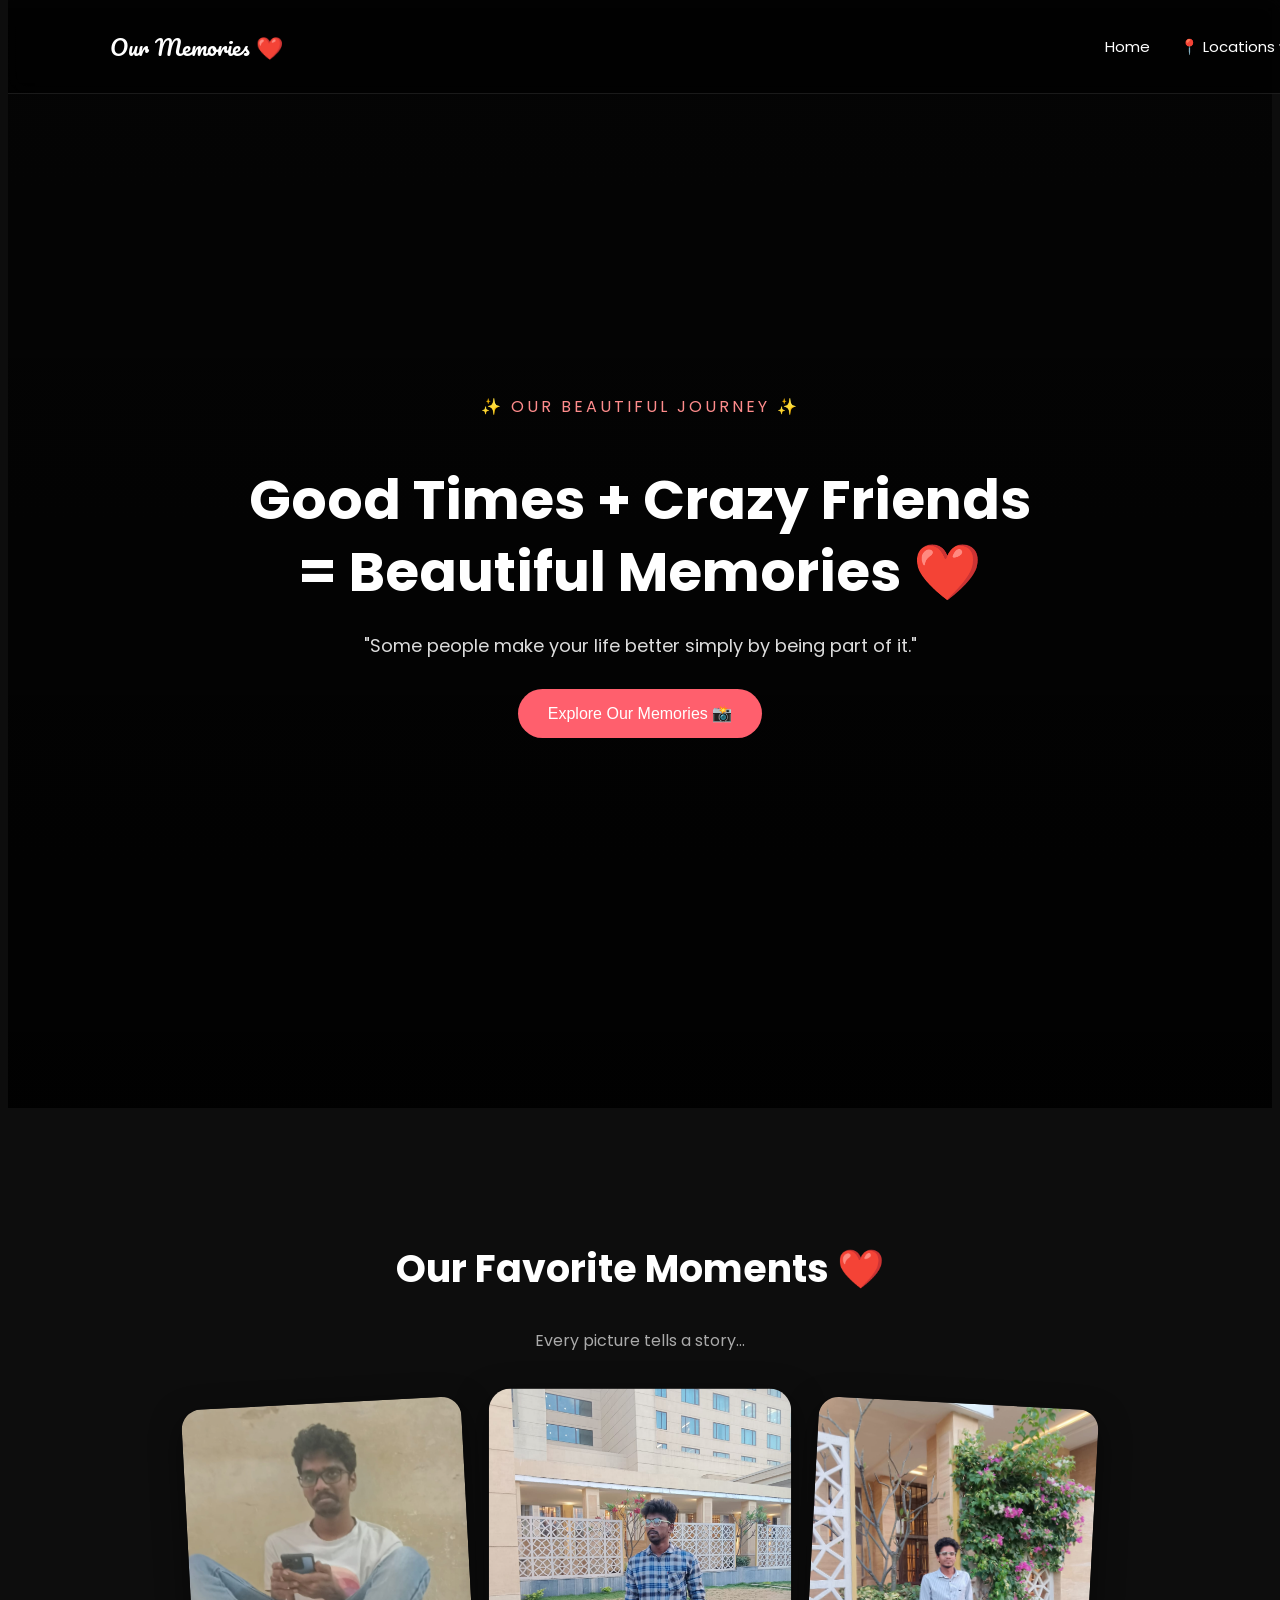
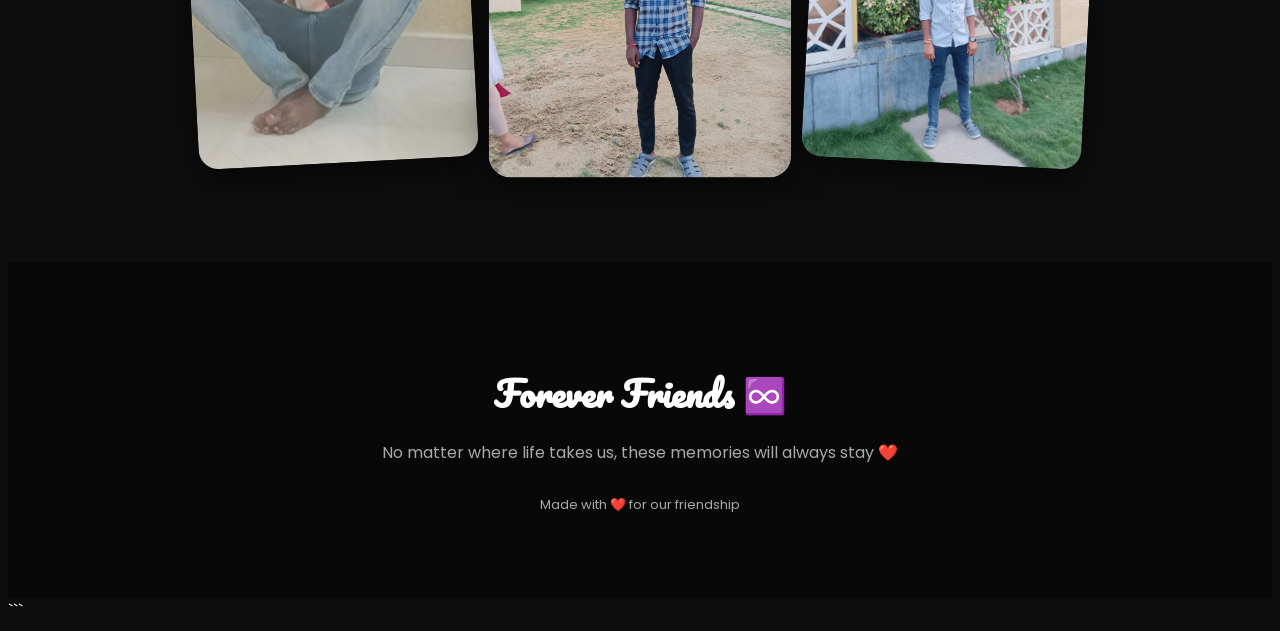
==== index.html @ 2e9a4eda "index file updated" ====
<!DOCTYPE html>
<html lang="en">
<head>
    <meta charset="UTF-8">
    <meta name="viewport" content="width=device-width, initial-scale=1.0">

    <title>Our Memories ❤️</title>

    <link rel="stylesheet" href="style.css">

    <!-- Google Font -->
    <link rel="preconnect" href="https://fonts.googleapis.com">
    <link rel="preconnect" href="https://fonts.gstatic.com" crossorigin>

    <link href="https://fonts.googleapis.com/css2?family=Poppins:wght@300;400;500;600;700&family=Pacifico&display=swap" rel="stylesheet">
</head>

<body>

    <!-- ================= NAVBAR ================= -->

    <nav class="navbar">

        <div class="logo">
            Our Memories ❤️
        </div>

        <ul class="nav-links">

            <li>
                <a href="friendsHOME.html">Home</a>
            </li>

            <li class="dropdown">

                <a href="#" class="drop-btn">
                    📍 Locations ▾
                </a>

                <div class="dropdown-content">

                    <a href="Hyderabad.html" onclick="showLocation('hyderabad')">
                        College
                    </a>

                    <a href="kanchi.html" onclick="showLocation('goa')">
                        Kanchipuram
                    </a>

                    <a href="trip.html" onclick="showLocation('bangalore')">
                        River Trip
                    </a>
                    <a href="tpty.html" onclick="showLocation('bangalore')">
                        Tirumala
                    </a>
                    <a href="siv.html" onclick="showLocation('bangalore')">
                        Shivalayam
                    </a>
                    <a href="both.html" onclick="showLocation('bangalore')">
                        ours photos
                    </a>
                    <a href="bgl.html" onclick="showLocation('bangalore')">
                        Bangalore
                    </a>

                </div>

            </li>

            <li>
                <a href="#gallery">Memories</a>
            </li>

        </ul>

    </nav>


    <!-- ================= HOME SECTION ================= -->

    <section id="home" class="hero">

        <div class="hero-content">

            <p class="small-title">
                ✨ OUR BEAUTIFUL JOURNEY ✨
            </p>

            <h1>
                Good Times + Crazy Friends
                <br>
                = Beautiful Memories ❤️
            </h1>

            <p class="quote">

                "Some people make your life better simply
                by being part of it."

            </p>

            <button onclick="scrollToGallery()">
                Explore Our Memories 📸
            </button>

        </div>

    </section>



    <!-- ================= FEATURED FRIENDS PHOTOS ================= -->

    <section class="featured">

        <h2>Our Favorite Moments ❤️</h2>

        <p class="section-text">
            Every picture tells a story...
        </p>


        <div class="featured-gallery">

            <div class="featured-card">

                <img
                    src="image/singleja.jpeg"
                    alt="Friends Memory"
                    onclick="openImage(this.src)"
                >

            </div>


            <div class="featured-card center-photo">

                <img
                    src="image/singlesi.jpeg"
                    alt="Friends Memory"
                    onclick="openImage(this.src)"
                >

            </div>


            <div class="featured-card">

                <img
                    src="image/singlees.jpeg"
                    alt="Friends Memory"
                    onclick="openImage(this.src)"
                >

            </div>

        </div>

    </section>



    <!-- ================= LOCATION GALLERY ================= -->

   



    <!-- ================= FOOTER ================= -->

    <footer>

        <h2>
            Forever Friends ♾️
        </h2>

        <p>
            No matter where life takes us,
            these memories will always stay ❤️
        </p>

        <p class="copyright">
            Made with ❤️ for our friendship
        </p>

    </footer>



    <!-- ================= IMAGE MODAL ================= -->

    <div id="imageModal" class="modal">

        <span class="close" onclick="closeImage()">
            &times;
        </span>

        <img
            id="modalImage"
            class="modal-content"
            alt="Full Screen Image"
        >

    </div>


    <script src="script.js"></script>

</body>
</html>
```
---- style.css ----
```css
/* ================================
   GENERAL
================================ */

* {
    margin: 0;
    padding: 0;
    box-sizing: border-box;
}


html {
    scroll-behavior: smooth;
}


body {

    font-family: 'Poppins', sans-serif;

    background: #0d0d0d;

    color: white;

    overflow-x: hidden;

}


/* ================================
   NAVBAR
================================ */

.navbar {

    position: fixed;

    top: 0;

    width: 100%;

    display: flex;

    justify-content: space-between;

    align-items: center;

    padding: 18px 8%;

    background: rgba(0, 0, 0, 0.75);

    backdrop-filter: blur(10px);

    z-index: 1000;

    border-bottom: 1px solid rgba(255,255,255,0.1);

}


.logo {

    font-family: 'Pacifico', cursive;

    font-size: 22px;

}


.nav-links {

    display: flex;

    list-style: none;

    gap: 30px;

}


.nav-links a {

    text-decoration: none;

    color: white;

    font-size: 15px;

    transition: 0.3s;

}


.nav-links a:hover {

    color: #ff7b7b;

}


/* ================================
   DROPDOWN
================================ */

.dropdown {

    position: relative;

}


.dropdown-content {

    display: none;

    position: absolute;

    top: 30px;

    left: 0;

    min-width: 180px;

    background: #1a1a1a;

    border-radius: 10px;

    overflow: hidden;

    box-shadow: 0 10px 30px rgba(0,0,0,0.5);

}


.dropdown-content a {

    display: block;

    padding: 14px 18px;

}


.dropdown-content a:hover {

    background: #292929;

}


.dropdown:hover .dropdown-content {

    display: block;

}


/* ================================
   HERO
================================ */

.hero {

    min-height: 100vh;

    display: flex;

    justify-content: center;

    align-items: center;

    text-align: center;

    padding: 100px 20px;

    background:

        linear-gradient(
            rgba(0,0,0,0.65),
            rgba(0,0,0,0.9)
        ),

        url("images/home2.jpg");

    background-size: cover;

    background-position: center;

}


.hero-content {

    max-width: 900px;

}


.small-title {

    color: #ff8c8c;

    letter-spacing: 3px;

    margin-bottom: 20px;

}


.hero h1 {

    font-size: 55px;

    line-height: 1.3;

    margin-bottom: 25px;

}


.quote {

    font-size: 18px;

    color: #dddddd;

    margin-bottom: 30px;

}


.hero button {

    border: none;

    padding: 15px 30px;

    border-radius: 30px;

    font-size: 16px;

    cursor: pointer;

    background: #ff5f6d;

    color: white;

    transition: 0.3s;

}


.hero button:hover {

    transform: scale(1.08);

    background: #ff3347;

}


/* ================================
   FEATURED PHOTOS
================================ */

.featured {

    padding: 100px 8%;

    text-align: center;

}


.featured h2 {

    font-size: 38px;

}


.section-text {

    color: #aaa;

    margin-top: 10px;

    margin-bottom: 50px;

}


.featured-gallery {

    display: flex;

    justify-content: center;

    align-items: center;

    gap: 30px;

    flex-wrap: wrap;

}


.featured-card {

    width: 280px;

    height: 360px;

    overflow: hidden;

    border-radius: 20px;

    transform: rotate(-3deg);

    transition: 0.4s;

    box-shadow: 0 10px 30px rgba(0,0,0,0.5);

}


.featured-card:nth-child(3) {

    transform: rotate(3deg);

}


.center-photo {

    transform: scale(1.08);

}


.featured-card:hover {

    transform: scale(1.08) rotate(0deg);

}


.featured-card img {

    width: 100%;

    height: 100%;

    object-fit: cover;

    cursor: pointer;

}


/* ================================
   LOCATION SECTION
================================ */

.location-section {

    padding: 100px 8%;

    background: #151515;

    min-height: 700px;

}


.location-header {

    text-align: center;

    margin-bottom: 50px;

}


.location-header h2 {

    font-size: 42px;

    margin-bottom: 15px;

}


.location-header p {

    color: #aaaaaa;

}


/* ================================
   PHOTO GALLERY
================================ */

.photo-gallery {

    display: grid;

    grid-template-columns:
        repeat(auto-fit, minmax(250px, 1fr));

    gap: 25px;

}


.gallery-photo {

    height: 320px;

    border-radius: 18px;

    overflow: hidden;

    cursor: pointer;

    transition: 0.4s;

}


.gallery-photo img {

    width: 100%;

    height: 100%;

    object-fit: cover;

    transition: 0.5s;

}


.gallery-photo:hover {

    transform: translateY(-10px);

}


.gallery-photo:hover img {

    transform: scale(1.1);

}


.empty-message {

    grid-column: 1 / -1;

    text-align: center;

    color: #888;

    font-size: 18px;

    padding: 50px;

}


/* ================================
   FOOTER
================================ */

footer {

    text-align: center;

    padding: 70px 20px;

    background: #080808;

}


footer h2 {

    font-family: 'Pacifico', cursive;

    font-size: 35px;

    margin-bottom: 15px;

}


footer p {

    color: #aaaaaa;

}


.copyright {

    margin-top: 30px;

    font-size: 13px;

}


/* ================================
   IMAGE MODAL
================================ */

.modal {

    display: none;

    position: fixed;

    z-index: 2000;

    left: 0;

    top: 0;

    width: 100%;

    height: 100%;

    background: rgba(0,0,0,0.95);

    justify-content: center;

    align-items: center;

}


.modal-content {

    max-width: 90%;

    max-height: 85%;

    border-radius: 10px;

}


.close {

    position: absolute;

    top: 20px;

    right: 40px;

    font-size: 50px;

    cursor: pointer;

    color: white;

}


/* ================================
   MOBILE RESPONSIVE
================================ */

@media(max-width: 768px) {

    .navbar {

        padding: 15px 5%;

    }


    .logo {

        font-size: 16px;

    }


    .nav-links {

        gap: 15px;

    }


    .nav-links a {

        font-size: 12px;

    }


    .hero h1 {

        font-size: 35px;

    }


    .quote {

        font-size: 15px;

    }


    .featured h2 {

        font-size: 30px;

    }


    .center-photo {

        transform: none;

    }


    .location-header h2 {

        font-size: 30px;

    }


    .gallery-photo {

        height: 280px;

    }

}
```
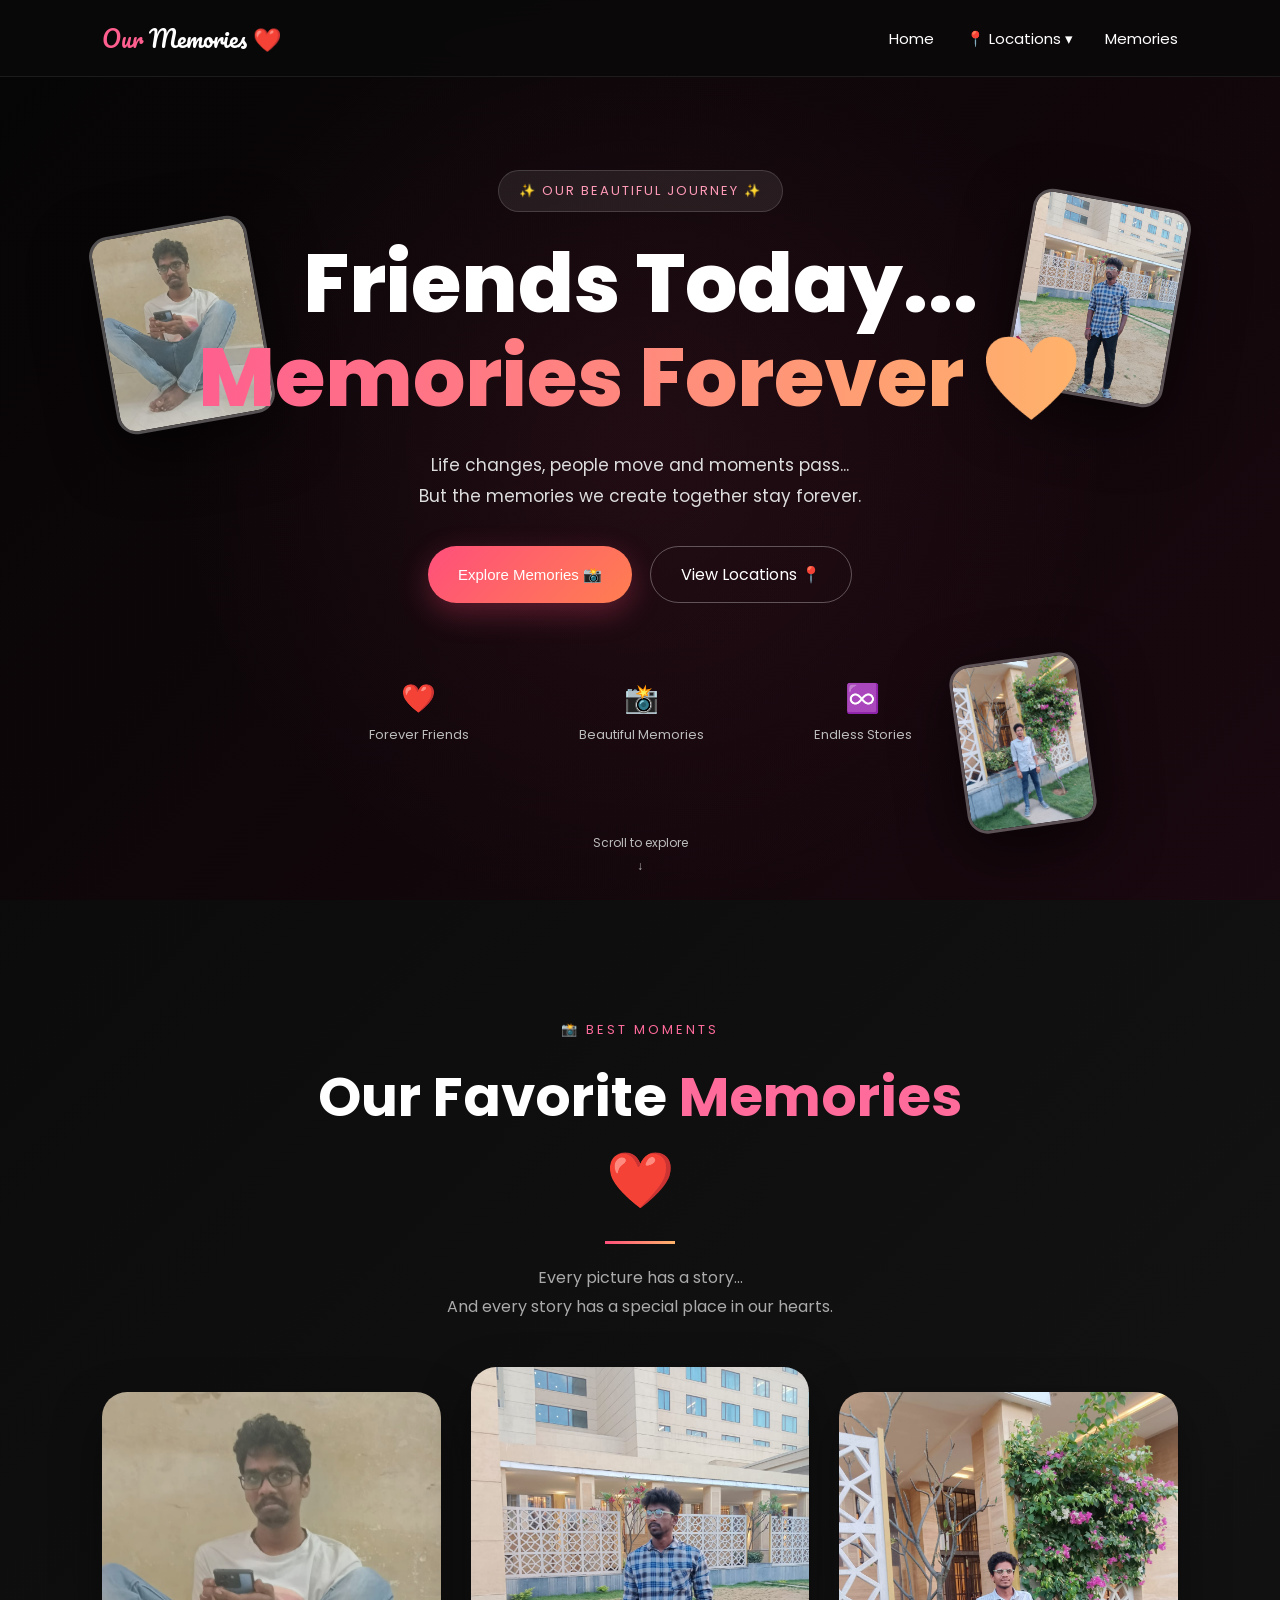
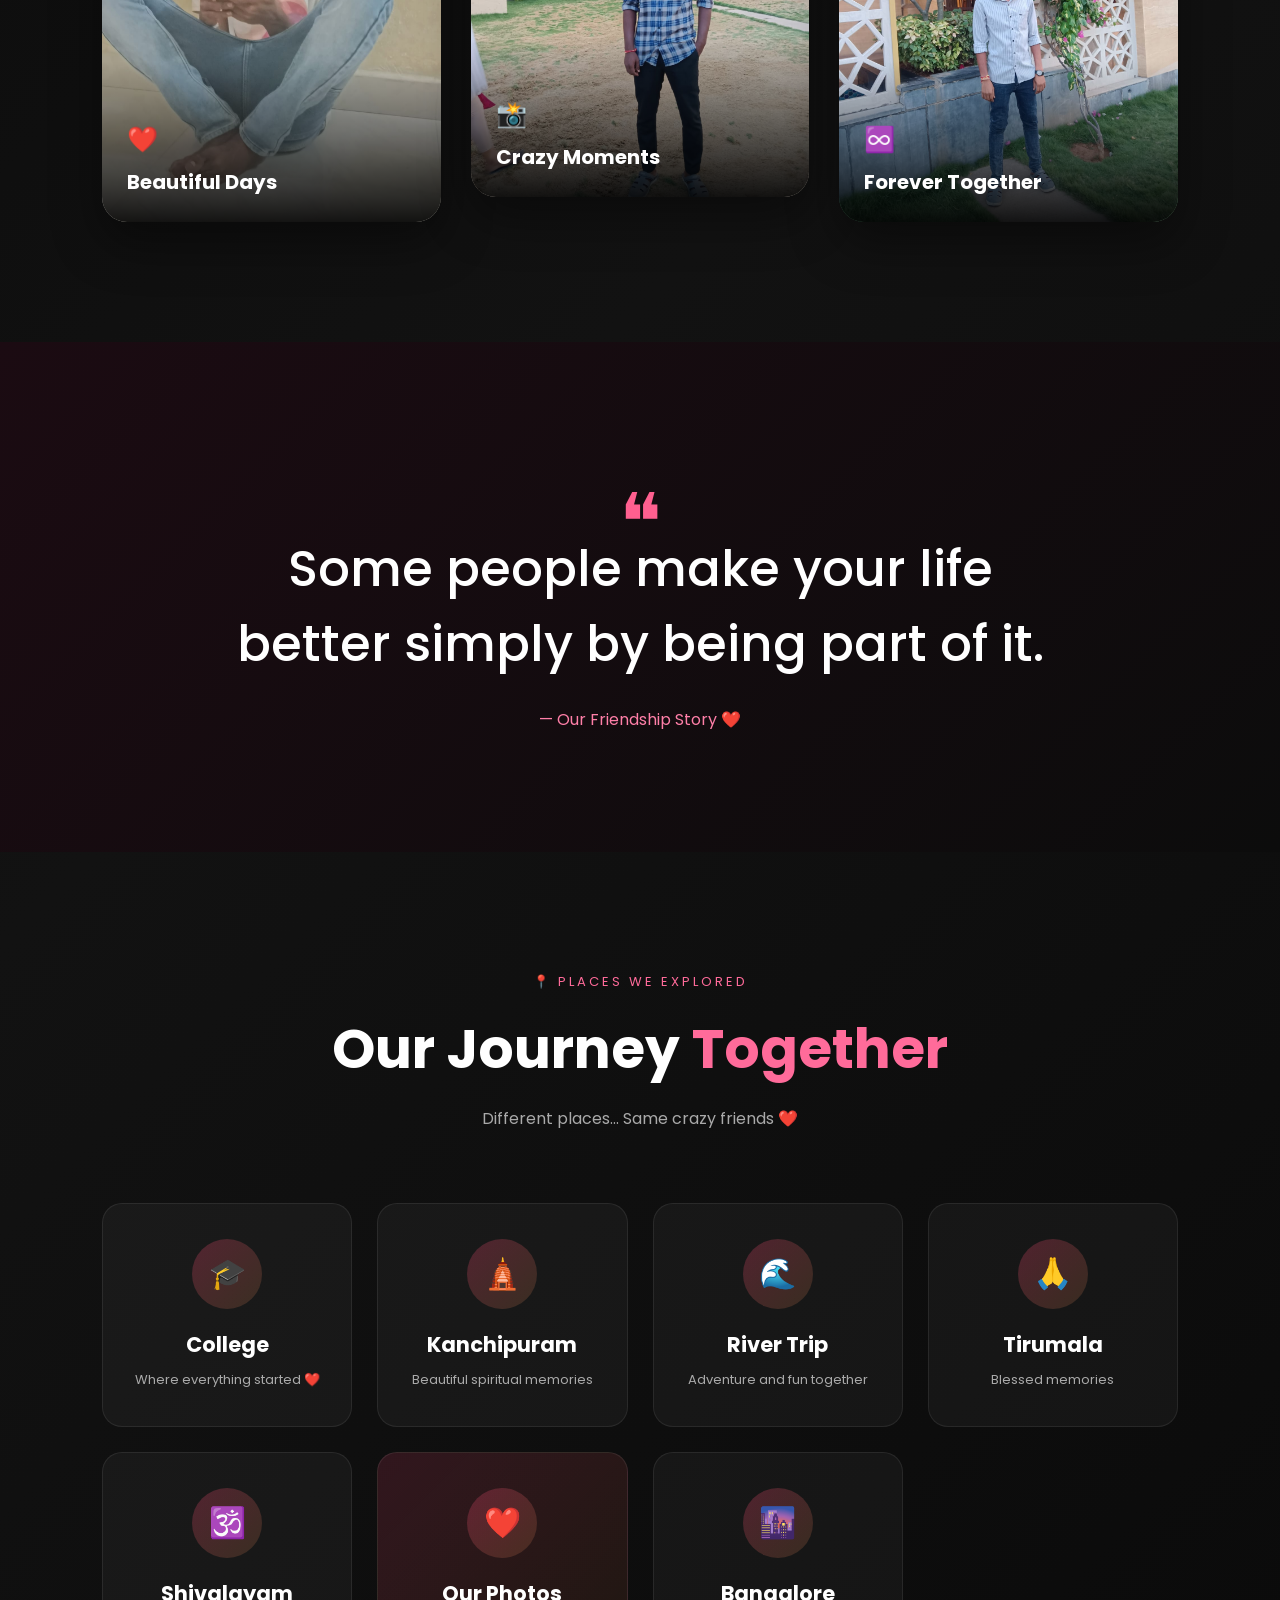
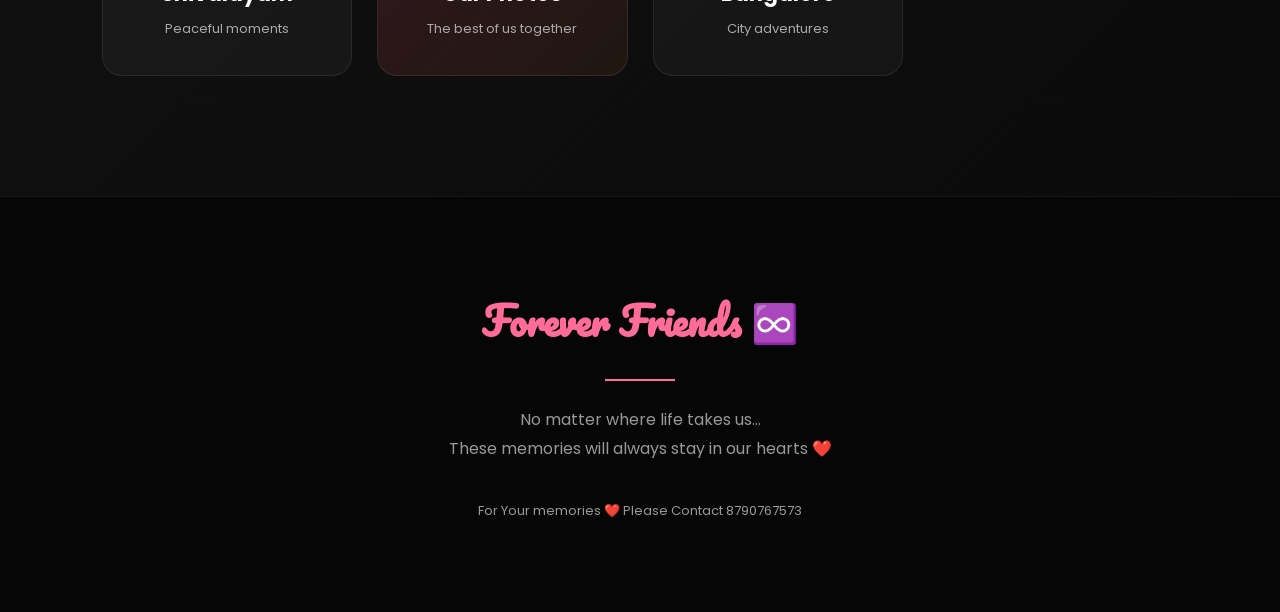
==== commit b8016874: "All files are updated with new code" ====
--- a/index.html
+++ b/index.html
@@ -1,169 +1,652 @@
 
 <!DOCTYPE html>
 <html lang="en">
+
 <head>
     <meta charset="UTF-8">
-    <meta name="viewport" content="width=device-width, initial-scale=1.0">
+
+    <meta name="viewport"
+        content="width=device-width, initial-scale=1.0">
 
     <title>Our Memories ❤️</title>
 
-    <link rel="stylesheet" href="style.css">
-
-    <!-- Google Font -->
-    <link rel="preconnect" href="https://fonts.googleapis.com">
-    <link rel="preconnect" href="https://fonts.gstatic.com" crossorigin>
-
-    <link href="https://fonts.googleapis.com/css2?family=Poppins:wght@300;400;500;600;700&family=Pacifico&display=swap" rel="stylesheet">
+    <link rel="stylesheet"
+        href="style.css">
+
+    <!-- Google Fonts -->
+    <link rel="preconnect"
+        href="https://fonts.googleapis.com">
+
+    <link rel="preconnect"
+        href="https://fonts.gstatic.com"
+        crossorigin>
+
+    <link href="https://fonts.googleapis.com/css2?family=Pacifico&family=Poppins:wght@300;400;500;600;700;800&display=swap"
+        rel="stylesheet">
+
 </head>
 
+
 <body>
 
+
     <!-- ================= NAVBAR ================= -->
 
     <nav class="navbar">
 
-        <div class="logo">
-            Our Memories ❤️
-        </div>
+        <a href="friendsHOME.html"
+            class="logo">
+
+            <span>Our</span> Memories ❤️
+
+        </a>
+
 
         <ul class="nav-links">
 
             <li>
-                <a href="friendsHOME.html">Home</a>
+                <a href="friendsHOME.html">
+                    Home
+                </a>
             </li>
 
+
             <li class="dropdown">
 
-                <a href="#" class="drop-btn">
+                <a href="#locations">
                     📍 Locations ▾
                 </a>
 
+
                 <div class="dropdown-content">
 
-                    <a href="Hyderabad.html" onclick="showLocation('hyderabad')">
-                        College
+                    <a href="Hyderabad.html">
+                        🎓 College
                     </a>
 
-                    <a href="kanchi.html" onclick="showLocation('goa')">
-                        Kanchipuram
+                    <a href="kanchi.html">
+                        🛕 Kanchipuram
                     </a>
 
-                    <a href="trip.html" onclick="showLocation('bangalore')">
-                        River Trip
+                    <a href="trip.html">
+                        🌊 River Trip
                     </a>
-                    <a href="tpty.html" onclick="showLocation('bangalore')">
-                        Tirumala
+
+                    <a href="tpty.html">
+                        🙏 Tirumala
                     </a>
-                    <a href="siv.html" onclick="showLocation('bangalore')">
-                        Shivalayam
+
+                    <a href="siv.html">
+                        🛕 Shivalayam
                     </a>
-                    <a href="both.html" onclick="showLocation('bangalore')">
-                        ours photos
+
+                    <a href="both.html">
+                        ❤️ Our Photos
                     </a>
-                    <a href="bgl.html" onclick="showLocation('bangalore')">
-                        Bangalore
+
+                    <a href="bgl.html">
+                        🌆 Bangalore
                     </a>
 
                 </div>
 
             </li>
 
+
             <li>
-                <a href="#gallery">Memories</a>
+                <a href="#featured">
+                    Memories
+                </a>
             </li>
 
         </ul>
 
+
     </nav>
 
 
-    <!-- ================= HOME SECTION ================= -->
-
-    <section id="home" class="hero">
+
+    <!-- ================= HERO ================= -->
+
+    <section class="hero"
+        id="home">
+
+
+        <div class="hero-overlay"></div>
+
+
+        <!-- Floating Photos -->
+
+        <div class="floating-photo photo1">
+
+            <img src="image/singleja.jpeg"
+                alt="Memory">
+
+        </div>
+
+
+        <div class="floating-photo photo2">
+
+            <img src="image/singlesi.jpeg"
+                alt="Memory">
+
+        </div>
+
+
+        <div class="floating-photo photo3">
+
+            <img src="image/singlees.jpeg"
+                alt="Memory">
+
+        </div>
+
+
+
+        <!-- Hero Content -->
 
         <div class="hero-content">
 
-            <p class="small-title">
+
+            <div class="memory-tag">
+
                 ✨ OUR BEAUTIFUL JOURNEY ✨
+
+            </div>
+
+
+            <h1>
+
+                Friends Today...
+
+                <span>
+                    Memories Forever ❤️
+                </span>
+
+            </h1>
+
+
+            <p class="hero-description">
+
+                Life changes, people move and
+                moments pass...
+
+                <br>
+
+                But the memories we create
+                together stay forever.
+
             </p>
 
-            <h1>
-                Good Times + Crazy Friends
+
+            <div class="hero-buttons">
+
+
+                <button
+                    class="primary-btn"
+                    onclick="scrollToGallery()">
+
+                    Explore Memories 📸
+
+                </button>
+
+
+                <a href="#locations"
+                    class="secondary-btn">
+
+                    View Locations 📍
+
+                </a>
+
+
+            </div>
+
+
+
+            <div class="hero-stats">
+
+
+                <div>
+
+                    <h3>
+                        ❤️
+                    </h3>
+
+                    <p>
+                        Forever Friends
+                    </p>
+
+                </div>
+
+
+                <div>
+
+                    <h3>
+                        📸
+                    </h3>
+
+                    <p>
+                        Beautiful Memories
+                    </p>
+
+                </div>
+
+
+                <div>
+
+                    <h3>
+                        ♾️
+                    </h3>
+
+                    <p>
+                        Endless Stories
+                    </p>
+
+                </div>
+
+
+            </div>
+
+
+        </div>
+
+
+        <div class="scroll-down">
+
+            <span>
+                Scroll to explore
+            </span>
+
+            ↓
+
+        </div>
+
+
+    </section>
+
+
+
+    <!-- ================= FEATURED ================= -->
+
+    <section class="featured"
+        id="featured">
+
+
+        <div class="section-title">
+
+
+            <p>
+                📸 BEST MOMENTS
+            </p>
+
+
+            <h2>
+
+                Our Favorite
+                <span>
+                    Memories ❤️
+                </span>
+
+            </h2>
+
+
+            <div class="title-line"></div>
+
+
+            <p class="section-text">
+
+                Every picture has a story...
+
                 <br>
-                = Beautiful Memories ❤️
-            </h1>
-
-            <p class="quote">
-
-                "Some people make your life better simply
-                by being part of it."
+
+                And every story has a special
+                place in our hearts.
 
             </p>
 
-            <button onclick="scrollToGallery()">
-                Explore Our Memories 📸
-            </button>
-
-        </div>
-
-    </section>
-
-
-
-    <!-- ================= FEATURED FRIENDS PHOTOS ================= -->
-
-    <section class="featured">
-
-        <h2>Our Favorite Moments ❤️</h2>
-
-        <p class="section-text">
-            Every picture tells a story...
-        </p>
+
+        </div>
+
 
 
         <div class="featured-gallery">
 
-            <div class="featured-card">
+
+            <!-- Card 1 -->
+
+            <div class="memory-card"
+                onclick="openImage('image/singleja.jpeg')">
+
 
                 <img
                     src="image/singleja.jpeg"
-                    alt="Friends Memory"
-                    onclick="openImage(this.src)"
-                >
+                    alt="Friends Memory">
+
+
+                <div class="card-overlay">
+
+
+                    <span>
+                        ❤️
+                    </span>
+
+
+                    <h3>
+                        Beautiful Days
+                    </h3>
+
+
+                </div>
+
 
             </div>
 
 
-            <div class="featured-card center-photo">
+
+            <!-- Card 2 -->
+
+            <div class="memory-card center-card"
+                onclick="openImage('image/singlesi.jpeg')">
+
 
                 <img
                     src="image/singlesi.jpeg"
-                    alt="Friends Memory"
-                    onclick="openImage(this.src)"
-                >
+                    alt="Friends Memory">
+
+
+                <div class="card-overlay">
+
+
+                    <span>
+                        📸
+                    </span>
+
+
+                    <h3>
+                        Crazy Moments
+                    </h3>
+
+
+                </div>
+
 
             </div>
 
 
-            <div class="featured-card">
+
+            <!-- Card 3 -->
+
+            <div class="memory-card"
+                onclick="openImage('image/singlees.jpeg')">
+
 
                 <img
                     src="image/singlees.jpeg"
-                    alt="Friends Memory"
-                    onclick="openImage(this.src)"
-                >
+                    alt="Friends Memory">
+
+
+                <div class="card-overlay">
+
+
+                    <span>
+                        ♾️
+                    </span>
+
+
+                    <h3>
+                        Forever Together
+                    </h3>
+
+
+                </div>
+
 
             </div>
 
-        </div>
+
+        </div>
+
 
     </section>
 
 
 
-    <!-- ================= LOCATION GALLERY ================= -->
-
-   
+    <!-- ================= QUOTE ================= -->
+
+    <section class="quote-section">
+
+
+        <div class="big-quote">
+
+            ❝
+
+        </div>
+
+
+        <h2>
+
+            Some people make your life better
+
+            simply by being part of it.
+
+        </h2>
+
+
+        <p>
+
+            — Our Friendship Story ❤️
+
+        </p>
+
+
+    </section>
+
+
+
+    <!-- ================= LOCATIONS ================= -->
+
+    <section class="locations"
+        id="locations">
+
+
+        <div class="section-title">
+
+
+            <p>
+                📍 PLACES WE EXPLORED
+            </p>
+
+
+            <h2>
+
+                Our Journey
+                <span>
+                    Together
+                </span>
+
+            </h2>
+
+
+            <p class="section-text">
+
+                Different places...
+
+                Same crazy friends ❤️
+
+            </p>
+
+
+        </div>
+
+
+
+        <div class="location-grid">
+
+
+
+            <a href="Hyderabad.html"
+                class="location-card">
+
+
+                <div class="location-icon">
+                    🎓
+                </div>
+
+
+                <h3>
+                    College
+                </h3>
+
+
+                <p>
+                    Where everything started ❤️
+                </p>
+
+
+            </a>
+
+
+
+            <a href="kanchi.html"
+                class="location-card">
+
+
+                <div class="location-icon">
+                    🛕
+                </div>
+
+
+                <h3>
+                    Kanchipuram
+                </h3>
+
+
+                <p>
+                    Beautiful spiritual memories
+                </p>
+
+
+            </a>
+
+
+
+            <a href="trip.html"
+                class="location-card">
+
+
+                <div class="location-icon">
+                    🌊
+                </div>
+
+
+                <h3>
+                    River Trip
+                </h3>
+
+
+                <p>
+                    Adventure and fun together
+                </p>
+
+
+            </a>
+
+
+
+            <a href="tpty.html"
+                class="location-card">
+
+
+                <div class="location-icon">
+                    🙏
+                </div>
+
+
+                <h3>
+                    Tirumala
+                </h3>
+
+
+                <p>
+                    Blessed memories
+                </p>
+
+
+            </a>
+
+
+
+            <a href="siv.html"
+                class="location-card">
+
+
+                <div class="location-icon">
+                    🕉️
+                </div>
+
+
+                <h3>
+                    Shivalayam
+                </h3>
+
+
+                <p>
+                    Peaceful moments
+                </p>
+
+
+            </a>
+
+
+
+            <a href="both.html"
+                class="location-card special-card">
+
+
+                <div class="location-icon">
+                    ❤️
+                </div>
+
+
+                <h3>
+                    Our Photos
+                </h3>
+
+
+                <p>
+                    The best of us together
+                </p>
+
+
+            </a>
+
+
+
+            <a href="bgl.html"
+                class="location-card">
+
+
+                <div class="location-icon">
+                    🌆
+                </div>
+
+
+                <h3>
+                    Bangalore
+                </h3>
+
+
+                <p>
+                    City adventures
+                </p>
+
+
+            </a>
+
+
+        </div>
+
+
+    </section>
 
 
 
@@ -171,42 +654,67 @@
 
     <footer>
 
+
         <h2>
+
             Forever Friends ♾️
+
         </h2>
 
+
+        <div class="footer-line"></div>
+
+
         <p>
-            No matter where life takes us,
-            these memories will always stay ❤️
+
+            No matter where life takes us...
+
+            <br>
+
+            These memories will always
+            stay in our hearts ❤️
+
         </p>
 
+
         <p class="copyright">
-            Made with ❤️ for our friendship
+
+             For Your memories ❤️ Please Contact 8790767573
+
         </p>
 
+
     </footer>
 
 
 
     <!-- ================= IMAGE MODAL ================= -->
 
-    <div id="imageModal" class="modal">
-
-        <span class="close" onclick="closeImage()">
+    <div id="imageModal"
+        class="modal">
+
+
+        <span class="close"
+            onclick="closeImage()">
+
             &times;
+
         </span>
+
 
         <img
             id="modalImage"
             class="modal-content"
-            alt="Full Screen Image"
-        >
+            alt="Full Screen Image">
+
 
     </div>
 
 
+
     <script src="script.js"></script>
 
+
 </body>
-</html>
-```
+
+</html>
--- a/style.css
+++ b/style.css
@@ -1,17 +1,23 @@
-```css
-/* ================================
+
+/* =====================================
    GENERAL
-================================ */
+===================================== */
 
 * {
+
     margin: 0;
+
     padding: 0;
+
     box-sizing: border-box;
+
 }
 
 
 html {
+
     scroll-behavior: smooth;
+
 }
 
 
@@ -19,7 +25,14 @@
 
     font-family: 'Poppins', sans-serif;
 
-    background: #0d0d0d;
+    background:
+
+        linear-gradient(
+            135deg,
+            #080808,
+            #121212,
+            #090909
+        );
 
     color: white;
 
@@ -28,9 +41,19 @@
 }
 
 
-/* ================================
+a {
+
+    text-decoration: none;
+
+    color: inherit;
+
+}
+
+
+
+/* =====================================
    NAVBAR
-================================ */
+===================================== */
 
 .navbar {
 
@@ -38,6 +61,8 @@
 
     top: 0;
 
+    left: 0;
+
     width: 100%;
 
     display: flex;
@@ -46,24 +71,56 @@
 
     align-items: center;
 
-    padding: 18px 8%;
-
-    background: rgba(0, 0, 0, 0.75);
-
-    backdrop-filter: blur(10px);
+    padding:
+
+        18px 8%;
+
+    background:
+
+        rgba(
+            10,
+            10,
+            10,
+            0.72
+        );
+
+    backdrop-filter:
+
+        blur(15px);
 
     z-index: 1000;
 
-    border-bottom: 1px solid rgba(255,255,255,0.1);
+    border-bottom:
+
+        1px solid
+        rgba(255,255,255,0.08);
 
 }
 
 
 .logo {
 
-    font-family: 'Pacifico', cursive;
-
-    font-size: 22px;
+    font-family:
+
+        'Pacifico',
+        cursive;
+
+    font-size:
+
+        23px;
+
+    color:
+
+        white;
+
+}
+
+
+.logo span {
+
+    color:
+
+        #ff5f8f;
 
 }
 
@@ -72,579 +129,1880 @@
 
     display: flex;
 
+    align-items: center;
+
+    gap: 32px;
+
     list-style: none;
 
-    gap: 30px;
-
 }
 
 
 .nav-links a {
 
-    text-decoration: none;
+    font-size:
+
+        15px;
+
+    transition:
+
+        0.3s;
+
+    position:
+
+        relative;
+
+}
+
+
+.nav-links a:hover {
+
+    color:
+
+        #ff6b9a;
+
+}
+
+
+.nav-links > li > a::after {
+
+    content:
+
+        "";
+
+    position:
+
+        absolute;
+
+    left: 0;
+
+    bottom:
+
+        -7px;
+
+    width: 0;
+
+    height:
+
+        2px;
+
+    background:
+
+        #ff5f8f;
+
+    transition:
+
+        0.3s;
+
+}
+
+
+.nav-links > li > a:hover::after {
+
+    width: 100%;
+
+}
+
+
+
+/* =====================================
+   DROPDOWN
+===================================== */
+
+.dropdown {
+
+    position: relative;
+
+}
+
+
+.dropdown-content {
+
+    position:
+
+        absolute;
+
+    top:
+
+        35px;
+
+    left:
+
+        -20px;
+
+    width:
+
+        210px;
+
+    padding:
+
+        10px;
+
+    border-radius:
+
+        16px;
+
+    background:
+
+        rgba(
+            25,
+            25,
+            25,
+            0.97
+        );
+
+    backdrop-filter:
+
+        blur(20px);
+
+    box-shadow:
+
+        0 20px 50px
+        rgba(0,0,0,0.6);
+
+    opacity: 0;
+
+    visibility: hidden;
+
+    transform:
+
+        translateY(15px);
+
+    transition:
+
+        0.3s;
+
+}
+
+
+.dropdown:hover
+.dropdown-content {
+
+    opacity: 1;
+
+    visibility: visible;
+
+    transform:
+
+        translateY(0);
+
+}
+
+
+.dropdown-content a {
+
+    display: block;
+
+    padding:
+
+        12px 15px;
+
+    border-radius:
+
+        10px;
+
+    font-size:
+
+        14px;
+
+}
+
+
+.dropdown-content a:hover {
+
+    background:
+
+        rgba(
+            255,
+            95,
+            143,
+            0.12
+        );
+
+}
+
+
+
+/* =====================================
+   HERO
+===================================== */
+
+.hero {
+
+    position: relative;
+
+    min-height:
+
+        100vh;
+
+    display: flex;
+
+    justify-content: center;
+
+    align-items: center;
+
+    text-align: center;
+
+    padding:
+
+        130px 20px
+        100px;
+
+    background:
+
+        linear-gradient(
+
+            135deg,
+
+            rgba(5,5,5,0.85),
+
+            rgba(30,5,15,0.7)
+
+        ),
+
+        url("images/home2.jpg");
+
+    background-size:
+
+        cover;
+
+    background-position:
+
+        center;
+
+    overflow: hidden;
+
+}
+
+
+
+/* Hero Overlay */
+
+.hero-overlay {
+
+    position: absolute;
+
+    width: 100%;
+
+    height: 100%;
+
+    top: 0;
+
+    left: 0;
+
+    background:
+
+        radial-gradient(
+
+            circle at center,
+
+            rgba(255,80,130,0.08),
+
+            transparent 60%
+
+        );
+
+}
+
+
+
+/* =====================================
+   FLOATING PHOTOS
+===================================== */
+
+.floating-photo {
+
+    position: absolute;
+
+    width: 160px;
+
+    height: 200px;
+
+    border-radius:
+
+        20px;
+
+    overflow: hidden;
+
+    border:
+
+        3px solid
+        rgba(255,255,255,0.3);
+
+    box-shadow:
+
+        0 20px 60px
+        rgba(0,0,0,0.6);
+
+    animation:
+
+        float 5s
+        ease-in-out
+        infinite;
+
+}
+
+
+.floating-photo img {
+
+    width: 100%;
+
+    height: 100%;
+
+    object-fit: cover;
+
+}
+
+
+.photo1 {
+
+    left: 8%;
+
+    top: 25%;
+
+    transform:
+
+        rotate(-10deg);
+
+}
+
+
+.photo2 {
+
+    right: 8%;
+
+    top: 22%;
+
+    transform:
+
+        rotate(10deg);
+
+    animation-delay:
+
+        1s;
+
+}
+
+
+.photo3 {
+
+    right: 15%;
+
+    bottom: 8%;
+
+    width: 130px;
+
+    height: 170px;
+
+    transform:
+
+        rotate(-8deg);
+
+    animation-delay:
+
+        2s;
+
+}
+
+
+@keyframes float {
+
+    0% {
+
+        margin-top: 0;
+
+    }
+
+
+    50% {
+
+        margin-top:
+
+            -20px;
+
+    }
+
+
+    100% {
+
+        margin-top: 0;
+
+    }
+
+}
+
+
+
+/* =====================================
+   HERO CONTENT
+===================================== */
+
+.hero-content {
+
+    position: relative;
+
+    z-index: 2;
+
+    max-width:
+
+        900px;
+
+}
+
+
+.memory-tag {
+
+    display:
+
+        inline-block;
+
+    padding:
+
+        10px 20px;
+
+    margin-bottom:
+
+        25px;
+
+    border-radius:
+
+        30px;
+
+    background:
+
+        rgba(
+            255,
+            255,
+            255,
+            0.08
+        );
+
+    border:
+
+        1px solid
+        rgba(
+            255,
+            255,
+            255,
+            0.15
+        );
+
+    color:
+
+        #ff9ab7;
+
+    font-size:
+
+        13px;
+
+    letter-spacing:
+
+        2px;
+
+}
+
+
+.hero h1 {
+
+    font-size:
+
+        clamp(
+            45px,
+            7vw,
+            82px
+        );
+
+    font-weight:
+
+        800;
+
+    line-height:
+
+        1.15;
+
+    margin-bottom:
+
+        25px;
+
+}
+
+
+.hero h1 span {
+
+    display: block;
+
+    background:
+
+        linear-gradient(
+
+            90deg,
+
+            #ff5f8f,
+
+            #ffb36b
+
+        );
+
+    -webkit-background-clip:
+
+        text;
+
+    -webkit-text-fill-color:
+
+        transparent;
+
+}
+
+
+.hero-description {
+
+    color:
+
+        #dddddd;
+
+    font-size:
+
+        17px;
+
+    line-height:
+
+        1.8;
+
+    margin-bottom:
+
+        35px;
+
+}
+
+
+
+/* =====================================
+   HERO BUTTONS
+===================================== */
+
+.hero-buttons {
+
+    display: flex;
+
+    justify-content: center;
+
+    gap: 18px;
+
+    flex-wrap: wrap;
+
+}
+
+
+.primary-btn {
+
+    border: none;
+
+    padding:
+
+        16px 30px;
+
+    border-radius:
+
+        50px;
+
+    background:
+
+        linear-gradient(
+
+            135deg,
+
+            #ff4f7b,
+
+            #ff7f50
+
+        );
 
     color: white;
 
-    font-size: 15px;
-
-    transition: 0.3s;
-
-}
-
-
-.nav-links a:hover {
-
-    color: #ff7b7b;
-
-}
-
-
-/* ================================
-   DROPDOWN
-================================ */
-
-.dropdown {
+    font-size:
+
+        15px;
+
+    cursor: pointer;
+
+    transition:
+
+        0.3s;
+
+    box-shadow:
+
+        0 10px 30px
+        rgba(255,70,120,0.3);
+
+}
+
+
+.primary-btn:hover {
+
+    transform:
+
+        translateY(-4px)
+        scale(1.03);
+
+}
+
+
+.secondary-btn {
+
+    padding:
+
+        15px 30px;
+
+    border-radius:
+
+        50px;
+
+    border:
+
+        1px solid
+        rgba(255,255,255,0.3);
+
+    transition:
+
+        0.3s;
+
+}
+
+
+.secondary-btn:hover {
+
+    background:
+
+        rgba(
+            255,
+            255,
+            255,
+            0.1
+        );
+
+    transform:
+
+        translateY(-4px);
+
+}
+
+
+
+/* =====================================
+   HERO STATS
+===================================== */
+
+.hero-stats {
+
+    display: flex;
+
+    justify-content: center;
+
+    gap: 60px;
+
+    margin-top:
+
+        60px;
+
+}
+
+
+.hero-stats div {
+
+    padding:
+
+        15px 25px;
+
+}
+
+
+.hero-stats h3 {
+
+    font-size:
+
+        28px;
+
+    margin-bottom:
+
+        5px;
+
+}
+
+
+.hero-stats p {
+
+    font-size:
+
+        13px;
+
+    color:
+
+        #bbbbbb;
+
+}
+
+
+
+/* =====================================
+   SCROLL
+===================================== */
+
+.scroll-down {
+
+    position: absolute;
+
+    bottom:
+
+        25px;
+
+    left: 50%;
+
+    transform:
+
+        translateX(-50%);
+
+    display: flex;
+
+    flex-direction: column;
+
+    align-items: center;
+
+    gap: 5px;
+
+    color:
+
+        #bbbbbb;
+
+    font-size:
+
+        12px;
+
+    animation:
+
+        bounce 2s infinite;
+
+}
+
+
+@keyframes bounce {
+
+    0%,
+    100% {
+
+        transform:
+
+            translateX(-50%)
+            translateY(0);
+
+    }
+
+
+    50% {
+
+        transform:
+
+            translateX(-50%)
+            translateY(-8px);
+
+    }
+
+}
+
+
+
+/* =====================================
+   COMMON SECTION
+===================================== */
+
+.featured {
+
+    padding:
+
+        120px 8%;
+
+}
+
+
+.section-title {
+
+    text-align: center;
+
+    max-width:
+
+        700px;
+
+    margin:
+
+        auto;
+
+}
+
+
+.section-title > p:first-child {
+
+    color:
+
+        #ff6b9a;
+
+    font-size:
+
+        13px;
+
+    letter-spacing:
+
+        3px;
+
+    margin-bottom:
+
+        15px;
+
+}
+
+
+.section-title h2 {
+
+    font-size:
+
+        clamp(
+            35px,
+            5vw,
+            55px
+        );
+
+    margin-bottom:
+
+        15px;
+
+}
+
+
+.section-title h2 span {
+
+    color:
+
+        #ff6b9a;
+
+}
+
+
+.section-text {
+
+    color:
+
+        #aaaaaa;
+
+    line-height:
+
+        1.8;
+
+}
+
+
+.title-line {
+
+    width:
+
+        70px;
+
+    height:
+
+        3px;
+
+    margin:
+
+        20px auto;
+
+    background:
+
+        linear-gradient(
+
+            90deg,
+
+            #ff4f7b,
+
+            #ffb36b
+
+        );
+
+}
+
+
+
+/* =====================================
+   FEATURED CARDS
+===================================== */
+
+.featured-gallery {
+
+    margin-top:
+
+        70px;
+
+    display: grid;
+
+    grid-template-columns:
+
+        repeat(
+            3,
+            minmax(250px, 1fr)
+        );
+
+    gap:
+
+        30px;
+
+    max-width:
+
+        1150px;
+
+    margin-left:
+
+        auto;
+
+    margin-right:
+
+        auto;
+
+}
+
+
+.memory-card {
 
     position: relative;
 
-}
-
-
-.dropdown-content {
+    height:
+
+        430px;
+
+    border-radius:
+
+        25px;
+
+    overflow: hidden;
+
+    cursor: pointer;
+
+    transition:
+
+        0.5s;
+
+    box-shadow:
+
+        0 20px 50px
+        rgba(0,0,0,0.4);
+
+}
+
+
+.memory-card img {
+
+    width: 100%;
+
+    height: 100%;
+
+    object-fit: cover;
+
+    transition:
+
+        0.6s;
+
+}
+
+
+.memory-card:hover {
+
+    transform:
+
+        translateY(-15px);
+
+}
+
+
+.memory-card:hover img {
+
+    transform:
+
+        scale(1.12);
+
+}
+
+
+.center-card {
+
+    transform:
+
+        translateY(-25px);
+
+}
+
+
+.center-card:hover {
+
+    transform:
+
+        translateY(-40px);
+
+}
+
+
+.card-overlay {
+
+    position: absolute;
+
+    left: 0;
+
+    bottom: 0;
+
+    width: 100%;
+
+    padding:
+
+        60px 25px
+        25px;
+
+    background:
+
+        linear-gradient(
+
+            transparent,
+
+            rgba(0,0,0,0.9)
+
+        );
+
+}
+
+
+.card-overlay span {
+
+    font-size:
+
+        25px;
+
+}
+
+
+.card-overlay h3 {
+
+    margin-top:
+
+        8px;
+
+    font-size:
+
+        20px;
+
+}
+
+
+
+/* =====================================
+   QUOTE SECTION
+===================================== */
+
+.quote-section {
+
+    padding:
+
+        120px 10%;
+
+    text-align: center;
+
+    background:
+
+        linear-gradient(
+
+            135deg,
+
+            #1b0b12,
+
+            #0c0c0c
+
+        );
+
+}
+
+
+.big-quote {
+
+    font-size:
+
+        80px;
+
+    color:
+
+        #ff5f8f;
+
+    height:
+
+        70px;
+
+}
+
+
+.quote-section h2 {
+
+    max-width:
+
+        850px;
+
+    margin:
+
+        auto;
+
+    font-size:
+
+        clamp(
+            28px,
+            4vw,
+            50px
+        );
+
+    line-height:
+
+        1.5;
+
+    font-weight:
+
+        500;
+
+}
+
+
+.quote-section p {
+
+    margin-top:
+
+        25px;
+
+    color:
+
+        #ff7fa8;
+
+}
+
+
+
+/* =====================================
+   LOCATIONS
+===================================== */
+
+.locations {
+
+    padding:
+
+        120px 8%;
+
+}
+
+
+.location-grid {
+
+    margin-top:
+
+        70px;
+
+    display: grid;
+
+    grid-template-columns:
+
+        repeat(
+            auto-fit,
+            minmax(230px, 1fr)
+        );
+
+    gap:
+
+        25px;
+
+}
+
+
+.location-card {
+
+    padding:
+
+        35px 25px;
+
+    border-radius:
+
+        20px;
+
+    background:
+
+        rgba(
+            255,
+            255,
+            255,
+            0.04
+        );
+
+    border:
+
+        1px solid
+        rgba(
+            255,
+            255,
+            255,
+            0.08
+        );
+
+    text-align: center;
+
+    transition:
+
+        0.4s;
+
+}
+
+
+.location-card:hover {
+
+    transform:
+
+        translateY(-10px);
+
+    background:
+
+        rgba(
+            255,
+            90,
+            140,
+            0.08
+        );
+
+    border-color:
+
+        rgba(
+            255,
+            90,
+            140,
+            0.4
+        );
+
+}
+
+
+.location-icon {
+
+    width:
+
+        70px;
+
+    height:
+
+        70px;
+
+    margin:
+
+        auto
+        auto
+        20px;
+
+    display: flex;
+
+    align-items: center;
+
+    justify-content: center;
+
+    border-radius:
+
+        50%;
+
+    font-size:
+
+        30px;
+
+    background:
+
+        linear-gradient(
+
+            135deg,
+
+            rgba(255,70,120,0.25),
+
+            rgba(255,170,90,0.15)
+
+        );
+
+}
+
+
+.location-card h3 {
+
+    font-size:
+
+        21px;
+
+    margin-bottom:
+
+        10px;
+
+}
+
+
+.location-card p {
+
+    font-size:
+
+        13px;
+
+    color:
+
+        #aaaaaa;
+
+    line-height:
+
+        1.6;
+
+}
+
+
+.special-card {
+
+    background:
+
+        linear-gradient(
+
+            135deg,
+
+            rgba(255,70,120,0.15),
+
+            rgba(255,150,70,0.08)
+
+        );
+
+}
+
+
+
+/* =====================================
+   FOOTER
+===================================== */
+
+footer {
+
+    text-align: center;
+
+    padding:
+
+        90px 20px;
+
+    background:
+
+        #060606;
+
+    border-top:
+
+        1px solid
+        rgba(255,255,255,0.06);
+
+}
+
+
+footer h2 {
+
+    font-family:
+
+        'Pacifico',
+        cursive;
+
+    font-size:
+
+        38px;
+
+    color:
+
+        #ff6b9a;
+
+}
+
+
+.footer-line {
+
+    width:
+
+        70px;
+
+    height:
+
+        2px;
+
+    background:
+
+        #ff6b9a;
+
+    margin:
+
+        25px auto;
+
+}
+
+
+footer p {
+
+    color:
+
+        #999999;
+
+    line-height:
+
+        1.8;
+
+}
+
+
+.copyright {
+
+    margin-top:
+
+        35px;
+
+    font-size:
+
+        13px;
+
+}
+
+
+
+/* =====================================
+   IMAGE MODAL
+===================================== */
+
+.modal {
 
     display: none;
 
+    position: fixed;
+
+    z-index: 5000;
+
+    left: 0;
+
+    top: 0;
+
+    width: 100%;
+
+    height: 100%;
+
+    background:
+
+        rgba(
+            0,
+            0,
+            0,
+            0.96
+        );
+
+    justify-content: center;
+
+    align-items: center;
+
+}
+
+
+.modal-content {
+
+    max-width:
+
+        90%;
+
+    max-height:
+
+        85%;
+
+    border-radius:
+
+        15px;
+
+    animation:
+
+        zoomImage
+        0.4s;
+
+}
+
+
+@keyframes zoomImage {
+
+    from {
+
+        transform:
+
+            scale(0.7);
+
+        opacity: 0;
+
+    }
+
+
+    to {
+
+        transform:
+
+            scale(1);
+
+        opacity: 1;
+
+    }
+
+}
+
+
+.close {
+
     position: absolute;
 
-    top: 30px;
-
-    left: 0;
-
-    min-width: 180px;
-
-    background: #1a1a1a;
-
-    border-radius: 10px;
-
-    overflow: hidden;
-
-    box-shadow: 0 10px 30px rgba(0,0,0,0.5);
-
-}
-
-
-.dropdown-content a {
-
-    display: block;
-
-    padding: 14px 18px;
-
-}
-
-
-.dropdown-content a:hover {
-
-    background: #292929;
-
-}
-
-
-.dropdown:hover .dropdown-content {
-
-    display: block;
-
-}
-
-
-/* ================================
-   HERO
-================================ */
-
-.hero {
-
-    min-height: 100vh;
-
-    display: flex;
-
-    justify-content: center;
-
-    align-items: center;
-
-    text-align: center;
-
-    padding: 100px 20px;
-
-    background:
-
-        linear-gradient(
-            rgba(0,0,0,0.65),
-            rgba(0,0,0,0.9)
-        ),
-
-        url("images/home2.jpg");
-
-    background-size: cover;
-
-    background-position: center;
-
-}
-
-
-.hero-content {
-
-    max-width: 900px;
-
-}
-
-
-.small-title {
-
-    color: #ff8c8c;
-
-    letter-spacing: 3px;
-
-    margin-bottom: 20px;
-
-}
-
-
-.hero h1 {
-
-    font-size: 55px;
-
-    line-height: 1.3;
-
-    margin-bottom: 25px;
-
-}
-
-
-.quote {
-
-    font-size: 18px;
-
-    color: #dddddd;
-
-    margin-bottom: 30px;
-
-}
-
-
-.hero button {
-
-    border: none;
-
-    padding: 15px 30px;
-
-    border-radius: 30px;
-
-    font-size: 16px;
+    top:
+
+        20px;
+
+    right:
+
+        40px;
+
+    font-size:
+
+        50px;
 
     cursor: pointer;
 
-    background: #ff5f6d;
-
     color: white;
 
-    transition: 0.3s;
-
-}
-
-
-.hero button:hover {
-
-    transform: scale(1.08);
-
-    background: #ff3347;
-
-}
-
-
-/* ================================
-   FEATURED PHOTOS
-================================ */
-
-.featured {
-
-    padding: 100px 8%;
-
-    text-align: center;
-
-}
-
-
-.featured h2 {
-
-    font-size: 38px;
-
-}
-
-
-.section-text {
-
-    color: #aaa;
-
-    margin-top: 10px;
-
-    margin-bottom: 50px;
-
-}
-
-
-.featured-gallery {
-
-    display: flex;
-
-    justify-content: center;
-
-    align-items: center;
-
-    gap: 30px;
-
-    flex-wrap: wrap;
-
-}
-
-
-.featured-card {
-
-    width: 280px;
-
-    height: 360px;
-
-    overflow: hidden;
-
-    border-radius: 20px;
-
-    transform: rotate(-3deg);
-
-    transition: 0.4s;
-
-    box-shadow: 0 10px 30px rgba(0,0,0,0.5);
-
-}
-
-
-.featured-card:nth-child(3) {
-
-    transform: rotate(3deg);
-
-}
-
-
-.center-photo {
-
-    transform: scale(1.08);
-
-}
-
-
-.featured-card:hover {
-
-    transform: scale(1.08) rotate(0deg);
-
-}
-
-
-.featured-card img {
-
-    width: 100%;
-
-    height: 100%;
-
-    object-fit: cover;
-
-    cursor: pointer;
-
-}
-
-
-/* ================================
-   LOCATION SECTION
-================================ */
-
-.location-section {
-
-    padding: 100px 8%;
-
-    background: #151515;
-
-    min-height: 700px;
-
-}
-
-
-.location-header {
-
-    text-align: center;
-
-    margin-bottom: 50px;
-
-}
-
-
-.location-header h2 {
-
-    font-size: 42px;
-
-    margin-bottom: 15px;
-
-}
-
-
-.location-header p {
-
-    color: #aaaaaa;
-
-}
-
-
-/* ================================
-   PHOTO GALLERY
-================================ */
-
-.photo-gallery {
-
-    display: grid;
-
-    grid-template-columns:
-        repeat(auto-fit, minmax(250px, 1fr));
-
-    gap: 25px;
-
-}
-
-
-.gallery-photo {
-
-    height: 320px;
-
-    border-radius: 18px;
-
-    overflow: hidden;
-
-    cursor: pointer;
-
-    transition: 0.4s;
-
-}
-
-
-.gallery-photo img {
-
-    width: 100%;
-
-    height: 100%;
-
-    object-fit: cover;
-
-    transition: 0.5s;
-
-}
-
-
-.gallery-photo:hover {
-
-    transform: translateY(-10px);
-
-}
-
-
-.gallery-photo:hover img {
-
-    transform: scale(1.1);
-
-}
-
-
-.empty-message {
-
-    grid-column: 1 / -1;
-
-    text-align: center;
-
-    color: #888;
-
-    font-size: 18px;
-
-    padding: 50px;
-
-}
-
-
-/* ================================
-   FOOTER
-================================ */
-
-footer {
-
-    text-align: center;
-
-    padding: 70px 20px;
-
-    background: #080808;
-
-}
-
-
-footer h2 {
-
-    font-family: 'Pacifico', cursive;
-
-    font-size: 35px;
-
-    margin-bottom: 15px;
-
-}
-
-
-footer p {
-
-    color: #aaaaaa;
-
-}
-
-
-.copyright {
-
-    margin-top: 30px;
-
-    font-size: 13px;
-
-}
-
-
-/* ================================
-   IMAGE MODAL
-================================ */
-
-.modal {
-
-    display: none;
-
-    position: fixed;
-
-    z-index: 2000;
-
-    left: 0;
-
-    top: 0;
-
-    width: 100%;
-
-    height: 100%;
-
-    background: rgba(0,0,0,0.95);
-
-    justify-content: center;
-
-    align-items: center;
-
-}
-
-
-.modal-content {
-
-    max-width: 90%;
-
-    max-height: 85%;
-
-    border-radius: 10px;
-
-}
-
-
-.close {
-
-    position: absolute;
-
-    top: 20px;
-
-    right: 40px;
-
-    font-size: 50px;
-
-    cursor: pointer;
-
-    color: white;
-
-}
-
-
-/* ================================
-   MOBILE RESPONSIVE
-================================ */
-
-@media(max-width: 768px) {
+    transition:
+
+        0.3s;
+
+}
+
+
+.close:hover {
+
+    color:
+
+        #ff5f8f;
+
+}
+
+
+
+/* =====================================
+   TABLET
+===================================== */
+
+@media
+(max-width: 900px) {
+
+
+    .featured-gallery {
+
+        grid-template-columns:
+
+            1fr;
+
+        max-width:
+
+            450px;
+
+    }
+
+
+    .center-card {
+
+        transform:
+
+            none;
+
+    }
+
+
+    .center-card:hover {
+
+        transform:
+
+            translateY(-15px);
+
+    }
+
+
+    .floating-photo {
+
+        opacity:
+
+            0.35;
+
+    }
+
+
+}
+
+
+
+/* =====================================
+   MOBILE
+===================================== */
+
+@media
+(max-width: 768px) {
+
 
     .navbar {
 
-        padding: 15px 5%;
+        padding:
+
+            15px 5%;
 
     }
 
 
     .logo {
 
-        font-size: 16px;
+        font-size:
+
+            17px;
 
     }
 
 
     .nav-links {
 
-        gap: 15px;
+        gap:
+
+            14px;
 
     }
 
 
     .nav-links a {
 
-        font-size: 12px;
-
-    }
-
-
-    .hero h1 {
-
-        font-size: 35px;
-
-    }
-
-
-    .quote {
-
-        font-size: 15px;
-
-    }
-
-
-    .featured h2 {
-
-        font-size: 30px;
-
-    }
-
-
-    .center-photo {
-
-        transform: none;
-
-    }
-
-
-    .location-header h2 {
-
-        font-size: 30px;
-
-    }
-
-
-    .gallery-photo {
-
-        height: 280px;
-
-    }
-
-}
-```
+        font-size:
+
+            12px;
+
+    }
+
+
+    .dropdown-content {
+
+        left:
+
+            auto;
+
+        right: 0;
+
+    }
+
+
+    .hero {
+
+        padding:
+
+            120px 20px
+            100px;
+
+    }
+
+
+    .hero-description {
+
+        font-size:
+
+            14px;
+
+    }
+
+
+    .floating-photo {
+
+        display:
+
+            none;
+
+    }
+
+
+    .hero-stats {
+
+        gap:
+
+            5px;
+
+        margin-top:
+
+            40px;
+
+    }
+
+
+    .hero-stats div {
+
+        padding:
+
+            10px;
+
+    }
+
+
+    .hero-stats p {
+
+        font-size:
+
+            10px;
+
+    }
+
+
+    .featured,
+
+    .locations {
+
+        padding:
+
+            80px 5%;
+
+    }
+
+
+    .memory-card {
+
+        height:
+
+            400px;
+
+    }
+
+
+    .quote-section {
+
+        padding:
+
+            80px 7%;
+
+    }
+
+
+    .location-grid {
+
+        grid-template-columns:
+
+            1fr
+            1fr;
+
+    }
+
+
+    .location-card {
+
+        padding:
+
+            25px 15px;
+
+    }
+
+
+    .location-icon {
+
+        width:
+
+            55px;
+
+        height:
+
+            55px;
+
+        font-size:
+
+            24px;
+
+    }
+
+
+    .location-card h3 {
+
+        font-size:
+
+            16px;
+
+    }
+
+
+    .location-card p {
+
+        font-size:
+
+            11px;
+
+    }
+
+
+    .close {
+
+        right:
+
+            20px;
+
+        font-size:
+
+            40px;
+
+    }
+
+}
+
+
+@media
+(max-width: 480px) {
+
+
+    .nav-links {
+
+        gap:
+
+            10px;
+
+    }
+
+
+    .nav-links li:nth-child(2) {
+
+        display:
+
+            none;
+
+    }
+
+
+    .location-grid {
+
+        grid-template-columns:
+
+            1fr;
+
+    }
+
+
+    .hero-buttons {
+
+        flex-direction:
+
+            column;
+
+        align-items:
+
+            center;
+
+    }
+
+
+    .primary-btn,
+
+    .secondary-btn {
+
+        width:
+
+            230px;
+
+    }
+
+}
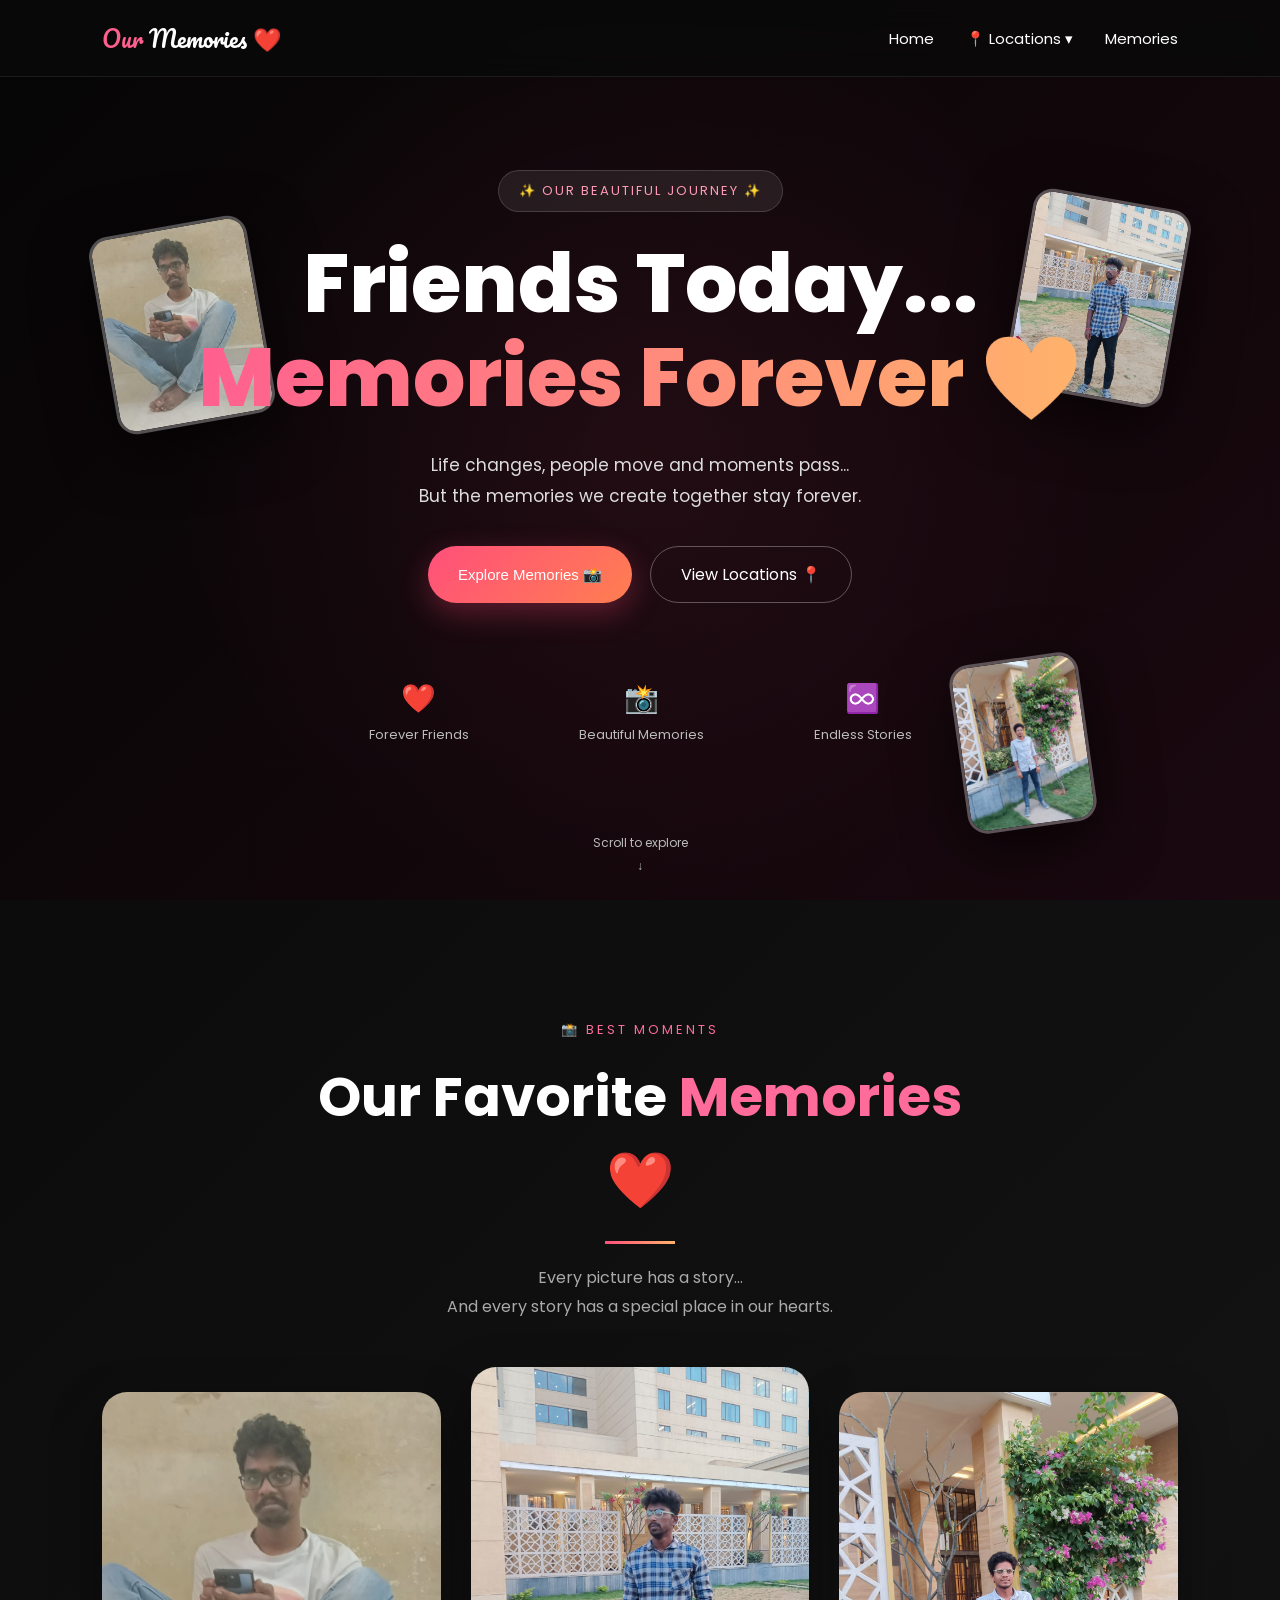
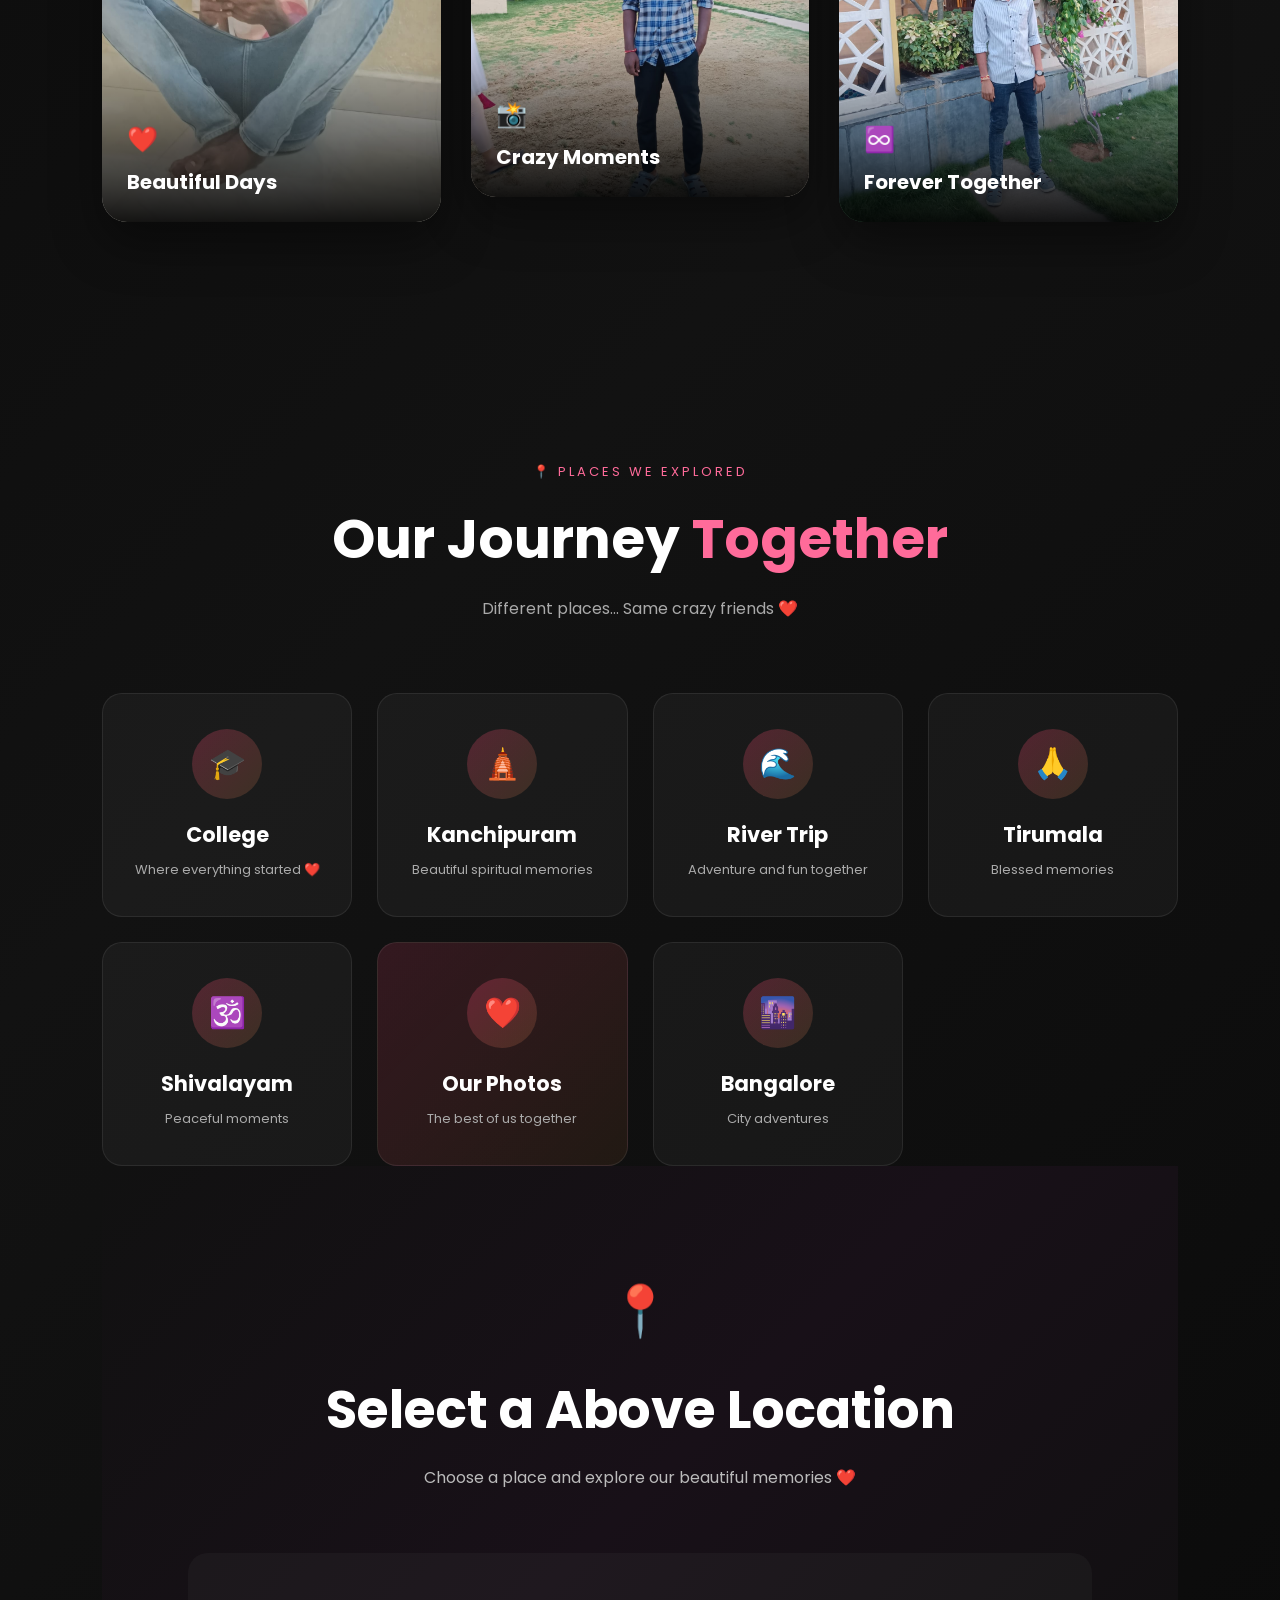
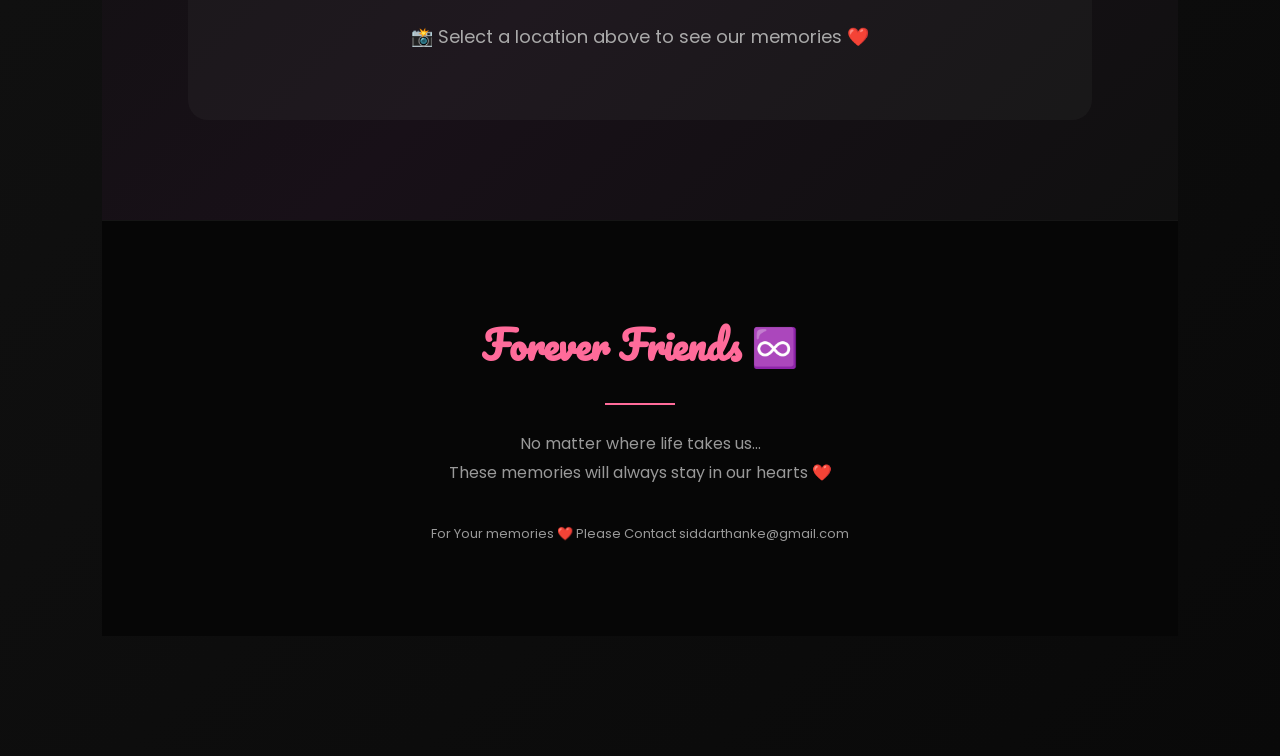
==== commit a26a0d5c: "index.html and script.js and style.js are updated" ====
--- a/index.html
+++ b/index.html
@@ -45,7 +45,7 @@
         <ul class="nav-links">
 
             <li>
-                <a href="friendsHOME.html">
+                <a href="index.html">
                     Home
                 </a>
             </li>
@@ -60,35 +60,35 @@
 
                 <div class="dropdown-content">
 
-                    <a href="Hyderabad.html">
-                        🎓 College
-                    </a>
-
-                    <a href="kanchi.html">
-                        🛕 Kanchipuram
-                    </a>
-
-                    <a href="trip.html">
-                        🌊 River Trip
-                    </a>
-
-                    <a href="tpty.html">
-                        🙏 Tirumala
-                    </a>
-
-                    <a href="siv.html">
-                        🛕 Shivalayam
-                    </a>
-
-                    <a href="both.html">
-                        ❤️ Our Photos
-                    </a>
-
-                    <a href="bgl.html">
-                        🌆 Bangalore
-                    </a>
-
-                </div>
+    <a href="#" onclick="showLocation('college'); return false;">
+        🎓 College
+    </a>
+
+    <a href="#" onclick="showLocation('kanchi'); return false;">
+        🛕 Kanchipuram
+    </a>
+
+    <a href="#" onclick="showLocation('river'); return false;">
+        🌊 River Trip
+    </a>
+
+    <a href="#" onclick="showLocation('tirumala'); return false;">
+        🙏 Tirumala
+    </a>
+
+    <a href="#" onclick="showLocation('shivalayam'); return false;">
+        🛕 Shivalayam
+    </a>
+
+    <a href="#" onclick="showLocation('ours'); return false;">
+        ❤️ Our Photos
+    </a>
+
+    <a href="#" onclick="showLocation('bangalore'); return false;">
+        🌆 Bangalore
+    </a>
+
+</div>
 
             </li>
 
@@ -409,39 +409,6 @@
     </section>
 
 
-
-    <!-- ================= QUOTE ================= -->
-
-    <section class="quote-section">
-
-
-        <div class="big-quote">
-
-            ❝
-
-        </div>
-
-
-        <h2>
-
-            Some people make your life better
-
-            simply by being part of it.
-
-        </h2>
-
-
-        <p>
-
-            — Our Friendship Story ❤️
-
-        </p>
-
-
-    </section>
-
-
-
     <!-- ================= LOCATIONS ================= -->
 
     <section class="locations"
@@ -476,178 +443,185 @@
 
 
         </div>
-
-
-
-        <div class="location-grid">
-
-
-
-            <a href="Hyderabad.html"
-                class="location-card">
-
-
-                <div class="location-icon">
-                    🎓
-                </div>
-
-
-                <h3>
-                    College
-                </h3>
-
-
-                <p>
-                    Where everything started ❤️
-                </p>
-
-
-            </a>
-
-
-
-            <a href="kanchi.html"
-                class="location-card">
-
-
-                <div class="location-icon">
-                    🛕
-                </div>
-
-
-                <h3>
-                    Kanchipuram
-                </h3>
-
-
-                <p>
-                    Beautiful spiritual memories
-                </p>
-
-
-            </a>
-
-
-
-            <a href="trip.html"
-                class="location-card">
-
-
-                <div class="location-icon">
-                    🌊
-                </div>
-
-
-                <h3>
-                    River Trip
-                </h3>
-
-
-                <p>
-                    Adventure and fun together
-                </p>
-
-
-            </a>
-
-
-
-            <a href="tpty.html"
-                class="location-card">
-
-
-                <div class="location-icon">
-                    🙏
-                </div>
-
-
-                <h3>
-                    Tirumala
-                </h3>
-
-
-                <p>
-                    Blessed memories
-                </p>
-
-
-            </a>
-
-
-
-            <a href="siv.html"
-                class="location-card">
-
-
-                <div class="location-icon">
-                    🕉️
-                </div>
-
-
-                <h3>
-                    Shivalayam
-                </h3>
-
-
-                <p>
-                    Peaceful moments
-                </p>
-
-
-            </a>
-
-
-
-            <a href="both.html"
-                class="location-card special-card">
-
-
-                <div class="location-icon">
-                    ❤️
-                </div>
-
-
-                <h3>
-                    Our Photos
-                </h3>
-
-
-                <p>
-                    The best of us together
-                </p>
-
-
-            </a>
-
-
-
-            <a href="bgl.html"
-                class="location-card">
-
-
-                <div class="location-icon">
-                    🌆
-                </div>
-
-
-                <h3>
-                    Bangalore
-                </h3>
-
-
-                <p>
-                    City adventures
-                </p>
-
-
-            </a>
-
-
-        </div>
-
-
-    </section>
-
+    <!-- </section> -->
+
+
+        
+<div class="location-grid">
+
+    <!-- College -->
+
+    <div class="location-card"
+         onclick="showLocation('college')">
+
+        <div class="location-icon">
+            🎓
+        </div>
+
+        <h3>College</h3>
+
+        <p>
+            Where everything started ❤️
+        </p>
+
+    </div>
+
+
+    <!-- Kanchipuram -->
+
+    <div class="location-card"
+         onclick="showLocation('kanchi')">
+
+        <div class="location-icon">
+            🛕
+        </div>
+
+        <h3>Kanchipuram</h3>
+
+        <p>
+            Beautiful spiritual memories
+        </p>
+
+    </div>
+
+
+    <!-- River Trip -->
+
+    <div class="location-card"
+         onclick="showLocation('river')">
+
+        <div class="location-icon">
+            🌊
+        </div>
+
+        <h3>River Trip</h3>
+
+        <p>
+            Adventure and fun together
+        </p>
+
+    </div>
+
+
+    <!-- Tirumala -->
+
+    <div class="location-card"
+         onclick="showLocation('tirumala')">
+
+        <div class="location-icon">
+            🙏
+        </div>
+
+        <h3>Tirumala</h3>
+
+        <p>
+            Blessed memories
+        </p>
+
+    </div>
+
+
+    <!-- Shivalayam -->
+
+    <div class="location-card"
+         onclick="showLocation('shivalayam')">
+
+        <div class="location-icon">
+            🕉️
+        </div>
+
+        <h3>Shivalayam</h3>
+
+        <p>
+            Peaceful moments
+        </p>
+
+    </div>
+
+
+    <!-- Our Photos -->
+
+    <div class="location-card special-card"
+         onclick="showLocation('ours')">
+
+        <div class="location-icon">
+            ❤️
+        </div>
+
+        <h3>Our Photos</h3>
+
+        <p>
+            The best of us together
+        </p>
+
+    </div>
+
+
+    <!-- Bangalore -->
+
+    <div class="location-card"
+         onclick="showLocation('bangalore')">
+
+        <div class="location-icon">
+            🌆
+        </div>
+
+        <h3>Bangalore</h3>
+
+        <p>
+            City adventures
+        </p>
+
+    </div>
+
+</div>
+
+
+<!-- ================= LOCATION GALLERY =================  -->
+<section
+    id="gallery"
+    class="location-section">
+
+    <div class="location-header">
+
+        <p id="locationIcon">
+            📍
+        </p>
+
+        <h2 id="locationTitle">
+
+            Select a Above Location
+
+        </h2>
+
+
+        <p id="locationQuote">
+
+            Choose a place and explore
+            our beautiful memories ❤️
+
+        </p>
+
+
+    </div>
+
+
+    <div
+        id="photoGallery"
+        class="photo-gallery">
+
+
+        <div class="empty-message">
+
+            📸 Select a location above
+            to see our memories ❤️
+
+        </div>
+
+
+    </div>
+
+</section>
 
 
     <!-- ================= FOOTER ================= -->
@@ -679,7 +653,7 @@
 
         <p class="copyright">
 
-             For Your memories ❤️ Please Contact 8790767573
+             For Your memories ❤️ Please Contact siddarthanke@gmail.com
 
         </p>
 
--- a/style.css
+++ b/style.css
@@ -4,29 +4,19 @@
 ===================================== */
 
 * {
-
     margin: 0;
-
     padding: 0;
-
     box-sizing: border-box;
-
-}
-
+}
 
 html {
-
     scroll-behavior: smooth;
-
-}
-
+}
 
 body {
-
     font-family: 'Poppins', sans-serif;
 
     background:
-
         linear-gradient(
             135deg,
             #080808,
@@ -35,20 +25,13 @@
         );
 
     color: white;
-
     overflow-x: hidden;
-
-}
-
+}
 
 a {
-
     text-decoration: none;
-
     color: inherit;
-
-}
-
+}
 
 
 /* =====================================
@@ -56,11 +39,9 @@
 ===================================== */
 
 .navbar {
-
     position: fixed;
 
     top: 0;
-
     left: 0;
 
     width: 100%;
@@ -68,724 +49,415 @@
     display: flex;
 
     justify-content: space-between;
-
     align-items: center;
 
-    padding:
-
-        18px 8%;
-
-    background:
-
-        rgba(
-            10,
-            10,
-            10,
-            0.72
+    padding: 18px 8%;
+
+    background:
+        rgba(10, 10, 10, 0.85);
+
+    backdrop-filter: blur(15px);
+
+    z-index: 1000;
+
+    border-bottom:
+        1px solid
+        rgba(255, 255, 255, 0.08);
+}
+
+.logo {
+    font-family: 'Pacifico', cursive;
+
+    font-size: 23px;
+
+    color: white;
+}
+
+.logo span {
+    color: #ff5f8f;
+}
+
+.nav-links {
+    display: flex;
+
+    align-items: center;
+
+    gap: 32px;
+
+    list-style: none;
+}
+
+.nav-links a {
+    font-size: 15px;
+
+    transition: 0.3s;
+
+    position: relative;
+
+    cursor: pointer;
+}
+
+.nav-links a:hover {
+    color: #ff6b9a;
+}
+
+.nav-links > li > a::after {
+    content: "";
+
+    position: absolute;
+
+    left: 0;
+
+    bottom: -7px;
+
+    width: 0;
+
+    height: 2px;
+
+    background: #ff5f8f;
+
+    transition: 0.3s;
+}
+
+.nav-links > li > a:hover::after {
+    width: 100%;
+}
+
+
+/* =====================================
+   DROPDOWN
+===================================== */
+
+.dropdown {
+    position: relative;
+}
+
+.dropdown-content {
+    position: absolute;
+
+    top: 35px;
+    left: -20px;
+
+    width: 210px;
+
+    padding: 10px;
+
+    border-radius: 16px;
+
+    background:
+        rgba(25, 25, 25, 0.98);
+
+    backdrop-filter: blur(20px);
+
+    box-shadow:
+        0 20px 50px
+        rgba(0, 0, 0, 0.6);
+
+    opacity: 0;
+
+    visibility: hidden;
+
+    transform: translateY(15px);
+
+    transition: 0.3s;
+}
+
+.dropdown:hover .dropdown-content {
+    opacity: 1;
+
+    visibility: visible;
+
+    transform: translateY(0);
+}
+
+.dropdown-content a {
+    display: block;
+
+    padding: 12px 15px;
+
+    border-radius: 10px;
+
+    font-size: 14px;
+}
+
+.dropdown-content a:hover {
+    background:
+        rgba(255, 95, 143, 0.12);
+}
+
+
+/* =====================================
+   HERO
+===================================== */
+
+.hero {
+    position: relative;
+
+    min-height: 100vh;
+
+    display: flex;
+
+    justify-content: center;
+    align-items: center;
+
+    text-align: center;
+
+    padding: 130px 20px 100px;
+
+    background:
+        linear-gradient(
+            135deg,
+            rgba(5, 5, 5, 0.85),
+            rgba(30, 5, 15, 0.7)
+        ),
+        url("images/home2.jpg");
+
+    background-size: cover;
+
+    background-position: center;
+
+    overflow: hidden;
+}
+
+
+/* Hero Overlay */
+
+.hero-overlay {
+    position: absolute;
+
+    width: 100%;
+    height: 100%;
+
+    top: 0;
+    left: 0;
+
+    background:
+        radial-gradient(
+            circle at center,
+            rgba(255, 80, 130, 0.08),
+            transparent 60%
         );
-
-    backdrop-filter:
-
-        blur(15px);
-
-    z-index: 1000;
-
-    border-bottom:
-
-        1px solid
-        rgba(255,255,255,0.08);
-
-}
-
-
-.logo {
-
-    font-family:
-
-        'Pacifico',
-        cursive;
-
-    font-size:
-
-        23px;
-
-    color:
-
-        white;
-
-}
-
-
-.logo span {
-
-    color:
-
-        #ff5f8f;
-
-}
-
-
-.nav-links {
-
-    display: flex;
-
-    align-items: center;
-
-    gap: 32px;
-
-    list-style: none;
-
-}
-
-
-.nav-links a {
-
-    font-size:
-
-        15px;
-
-    transition:
-
-        0.3s;
-
-    position:
-
-        relative;
-
-}
-
-
-.nav-links a:hover {
-
-    color:
-
-        #ff6b9a;
-
-}
-
-
-.nav-links > li > a::after {
-
-    content:
-
-        "";
-
-    position:
-
-        absolute;
-
-    left: 0;
-
-    bottom:
-
-        -7px;
-
-    width: 0;
-
-    height:
-
-        2px;
-
-    background:
-
-        #ff5f8f;
-
-    transition:
-
-        0.3s;
-
-}
-
-
-.nav-links > li > a:hover::after {
-
-    width: 100%;
-
-}
-
-
-
-/* =====================================
-   DROPDOWN
-===================================== */
-
-.dropdown {
-
-    position: relative;
-
-}
-
-
-.dropdown-content {
-
-    position:
-
-        absolute;
-
-    top:
-
-        35px;
-
-    left:
-
-        -20px;
-
-    width:
-
-        210px;
-
-    padding:
-
-        10px;
-
-    border-radius:
-
-        16px;
-
-    background:
-
-        rgba(
-            25,
-            25,
-            25,
-            0.97
-        );
-
-    backdrop-filter:
-
-        blur(20px);
+}
+
+
+/* =====================================
+   FLOATING PHOTOS
+===================================== */
+
+.floating-photo {
+    position: absolute;
+
+    width: 160px;
+    height: 200px;
+
+    border-radius: 20px;
+
+    overflow: hidden;
+
+    border:
+        3px solid
+        rgba(255, 255, 255, 0.3);
 
     box-shadow:
-
-        0 20px 50px
-        rgba(0,0,0,0.6);
-
-    opacity: 0;
-
-    visibility: hidden;
-
-    transform:
-
-        translateY(15px);
-
-    transition:
-
-        0.3s;
-
-}
-
-
-.dropdown:hover
-.dropdown-content {
-
-    opacity: 1;
-
-    visibility: visible;
-
-    transform:
-
-        translateY(0);
-
-}
-
-
-.dropdown-content a {
-
-    display: block;
-
-    padding:
-
-        12px 15px;
-
-    border-radius:
-
-        10px;
-
-    font-size:
-
-        14px;
-
-}
-
-
-.dropdown-content a:hover {
-
-    background:
-
-        rgba(
-            255,
-            95,
-            143,
-            0.12
-        );
-
-}
-
-
-
-/* =====================================
-   HERO
-===================================== */
-
-.hero {
-
-    position: relative;
-
-    min-height:
-
-        100vh;
-
-    display: flex;
-
-    justify-content: center;
-
-    align-items: center;
-
-    text-align: center;
-
-    padding:
-
-        130px 20px
-        100px;
-
-    background:
-
-        linear-gradient(
-
-            135deg,
-
-            rgba(5,5,5,0.85),
-
-            rgba(30,5,15,0.7)
-
-        ),
-
-        url("images/home2.jpg");
-
-    background-size:
-
-        cover;
-
-    background-position:
-
-        center;
-
-    overflow: hidden;
-
-}
-
-
-
-/* Hero Overlay */
-
-.hero-overlay {
-
-    position: absolute;
-
-    width: 100%;
-
-    height: 100%;
-
-    top: 0;
-
-    left: 0;
-
-    background:
-
-        radial-gradient(
-
-            circle at center,
-
-            rgba(255,80,130,0.08),
-
-            transparent 60%
-
-        );
-
-}
-
-
-
-/* =====================================
-   FLOATING PHOTOS
-===================================== */
-
-.floating-photo {
-
-    position: absolute;
-
-    width: 160px;
-
-    height: 200px;
-
-    border-radius:
-
-        20px;
-
-    overflow: hidden;
-
-    border:
-
-        3px solid
-        rgba(255,255,255,0.3);
-
-    box-shadow:
-
         0 20px 60px
-        rgba(0,0,0,0.6);
+        rgba(0, 0, 0, 0.6);
 
     animation:
-
         float 5s
         ease-in-out
         infinite;
-
-}
-
+}
 
 .floating-photo img {
-
     width: 100%;
-
     height: 100%;
 
     object-fit: cover;
-
-}
-
+}
 
 .photo1 {
-
     left: 8%;
-
     top: 25%;
 
+    transform: rotate(-10deg);
+}
+
+.photo2 {
+    right: 8%;
+    top: 22%;
+
+    transform: rotate(10deg);
+
+    animation-delay: 1s;
+}
+
+.photo3 {
+    right: 15%;
+    bottom: 8%;
+
+    width: 130px;
+    height: 170px;
+
+    transform: rotate(-8deg);
+
+    animation-delay: 2s;
+}
+
+@keyframes float {
+
+    0% {
+        margin-top: 0;
+    }
+
+    50% {
+        margin-top: -20px;
+    }
+
+    100% {
+        margin-top: 0;
+    }
+
+}
+
+
+/* =====================================
+   HERO CONTENT
+===================================== */
+
+.hero-content {
+    position: relative;
+
+    z-index: 2;
+
+    max-width: 900px;
+}
+
+.memory-tag {
+    display: inline-block;
+
+    padding: 10px 20px;
+
+    margin-bottom: 25px;
+
+    border-radius: 30px;
+
+    background:
+        rgba(255, 255, 255, 0.08);
+
+    border:
+        1px solid
+        rgba(255, 255, 255, 0.15);
+
+    color: #ff9ab7;
+
+    font-size: 13px;
+
+    letter-spacing: 2px;
+}
+
+.hero h1 {
+    font-size:
+        clamp(45px, 7vw, 82px);
+
+    font-weight: 800;
+
+    line-height: 1.15;
+
+    margin-bottom: 25px;
+}
+
+.hero h1 span {
+    display: block;
+
+    background:
+        linear-gradient(
+            90deg,
+            #ff5f8f,
+            #ffb36b
+        );
+
+    -webkit-background-clip: text;
+
+    -webkit-text-fill-color: transparent;
+}
+
+.hero-description {
+    color: #dddddd;
+
+    font-size: 17px;
+
+    line-height: 1.8;
+
+    margin-bottom: 35px;
+}
+
+
+/* =====================================
+   HERO BUTTONS
+===================================== */
+
+.hero-buttons {
+    display: flex;
+
+    justify-content: center;
+
+    gap: 18px;
+
+    flex-wrap: wrap;
+}
+
+.primary-btn {
+    border: none;
+
+    padding: 16px 30px;
+
+    border-radius: 50px;
+
+    background:
+        linear-gradient(
+            135deg,
+            #ff4f7b,
+            #ff7f50
+        );
+
+    color: white;
+
+    font-size: 15px;
+
+    cursor: pointer;
+
+    transition: 0.3s;
+
+    box-shadow:
+        0 10px 30px
+        rgba(255, 70, 120, 0.3);
+}
+
+.primary-btn:hover {
     transform:
-
-        rotate(-10deg);
-
-}
-
-
-.photo2 {
-
-    right: 8%;
-
-    top: 22%;
-
-    transform:
-
-        rotate(10deg);
-
-    animation-delay:
-
-        1s;
-
-}
-
-
-.photo3 {
-
-    right: 15%;
-
-    bottom: 8%;
-
-    width: 130px;
-
-    height: 170px;
-
-    transform:
-
-        rotate(-8deg);
-
-    animation-delay:
-
-        2s;
-
-}
-
-
-@keyframes float {
-
-    0% {
-
-        margin-top: 0;
-
-    }
-
-
-    50% {
-
-        margin-top:
-
-            -20px;
-
-    }
-
-
-    100% {
-
-        margin-top: 0;
-
-    }
-
-}
-
-
-
-/* =====================================
-   HERO CONTENT
-===================================== */
-
-.hero-content {
-
-    position: relative;
-
-    z-index: 2;
-
-    max-width:
-
-        900px;
-
-}
-
-
-.memory-tag {
-
-    display:
-
-        inline-block;
-
-    padding:
-
-        10px 20px;
-
-    margin-bottom:
-
-        25px;
-
-    border-radius:
-
-        30px;
-
-    background:
-
-        rgba(
-            255,
-            255,
-            255,
-            0.08
-        );
-
-    border:
-
-        1px solid
-        rgba(
-            255,
-            255,
-            255,
-            0.15
-        );
-
-    color:
-
-        #ff9ab7;
-
-    font-size:
-
-        13px;
-
-    letter-spacing:
-
-        2px;
-
-}
-
-
-.hero h1 {
-
-    font-size:
-
-        clamp(
-            45px,
-            7vw,
-            82px
-        );
-
-    font-weight:
-
-        800;
-
-    line-height:
-
-        1.15;
-
-    margin-bottom:
-
-        25px;
-
-}
-
-
-.hero h1 span {
-
-    display: block;
-
-    background:
-
-        linear-gradient(
-
-            90deg,
-
-            #ff5f8f,
-
-            #ffb36b
-
-        );
-
-    -webkit-background-clip:
-
-        text;
-
-    -webkit-text-fill-color:
-
-        transparent;
-
-}
-
-
-.hero-description {
-
-    color:
-
-        #dddddd;
-
-    font-size:
-
-        17px;
-
-    line-height:
-
-        1.8;
-
-    margin-bottom:
-
-        35px;
-
-}
-
-
-
-/* =====================================
-   HERO BUTTONS
-===================================== */
-
-.hero-buttons {
-
-    display: flex;
-
-    justify-content: center;
-
-    gap: 18px;
-
-    flex-wrap: wrap;
-
-}
-
-
-.primary-btn {
-
-    border: none;
-
-    padding:
-
-        16px 30px;
-
-    border-radius:
-
-        50px;
-
-    background:
-
-        linear-gradient(
-
-            135deg,
-
-            #ff4f7b,
-
-            #ff7f50
-
-        );
-
-    color: white;
-
-    font-size:
-
-        15px;
-
-    cursor: pointer;
-
-    transition:
-
-        0.3s;
-
-    box-shadow:
-
-        0 10px 30px
-        rgba(255,70,120,0.3);
-
-}
-
-
-.primary-btn:hover {
-
-    transform:
-
         translateY(-4px)
         scale(1.03);
-
-}
-
+}
 
 .secondary-btn {
-
-    padding:
-
-        15px 30px;
-
-    border-radius:
-
-        50px;
+    padding: 15px 30px;
+
+    border-radius: 50px;
 
     border:
-
         1px solid
-        rgba(255,255,255,0.3);
-
-    transition:
-
-        0.3s;
-
-}
-
+        rgba(255, 255, 255, 0.3);
+
+    transition: 0.3s;
+}
 
 .secondary-btn:hover {
-
-    background:
-
-        rgba(
-            255,
-            255,
-            255,
-            0.1
-        );
+    background:
+        rgba(255, 255, 255, 0.1);
 
     transform:
-
         translateY(-4px);
-
-}
-
+}
 
 
 /* =====================================
@@ -793,72 +465,44 @@
 ===================================== */
 
 .hero-stats {
-
     display: flex;
 
     justify-content: center;
 
     gap: 60px;
 
-    margin-top:
-
-        60px;
-
-}
-
+    margin-top: 60px;
+}
 
 .hero-stats div {
-
-    padding:
-
-        15px 25px;
-
-}
-
+    padding: 15px 25px;
+}
 
 .hero-stats h3 {
-
-    font-size:
-
-        28px;
-
-    margin-bottom:
-
-        5px;
-
-}
-
+    font-size: 28px;
+
+    margin-bottom: 5px;
+}
 
 .hero-stats p {
-
-    font-size:
-
-        13px;
-
-    color:
-
-        #bbbbbb;
-
-}
-
-
-
-/* =====================================
-   SCROLL
+    font-size: 13px;
+
+    color: #bbbbbb;
+}
+
+
+/* =====================================
+   SCROLL DOWN
 ===================================== */
 
 .scroll-down {
-
     position: absolute;
 
-    bottom:
-
-        25px;
+    bottom: 25px;
 
     left: 50%;
 
     transform:
-
         translateX(-50%);
 
     display: flex;
@@ -869,45 +513,30 @@
 
     gap: 5px;
 
-    color:
-
-        #bbbbbb;
-
-    font-size:
-
-        12px;
+    color: #bbbbbb;
+
+    font-size: 12px;
 
     animation:
-
         bounce 2s infinite;
-
-}
-
+}
 
 @keyframes bounce {
 
     0%,
     100% {
-
         transform:
-
             translateX(-50%)
             translateY(0);
-
-    }
-
+    }
 
     50% {
-
         transform:
-
             translateX(-50%)
             translateY(-8px);
-
-    }
-
-}
-
+    }
+
+}
 
 
 /* =====================================
@@ -915,486 +544,395 @@
 ===================================== */
 
 .featured {
-
-    padding:
-
-        120px 8%;
-
-}
-
+    padding: 120px 8%;
+}
 
 .section-title {
-
     text-align: center;
 
-    max-width:
-
-        700px;
-
-    margin:
-
-        auto;
-
-}
-
+    max-width: 700px;
+
+    margin: auto;
+}
 
 .section-title > p:first-child {
-
-    color:
-
-        #ff6b9a;
-
+    color: #ff6b9a;
+
+    font-size: 13px;
+
+    letter-spacing: 3px;
+
+    margin-bottom: 15px;
+}
+
+.section-title h2 {
     font-size:
-
-        13px;
-
-    letter-spacing:
-
-        3px;
-
-    margin-bottom:
-
-        15px;
-
-}
-
-
-.section-title h2 {
-
+        clamp(35px, 5vw, 55px);
+
+    margin-bottom: 15px;
+}
+
+.section-title h2 span {
+    color: #ff6b9a;
+}
+
+.section-text {
+    color: #aaaaaa;
+
+    line-height: 1.8;
+}
+
+.title-line {
+    width: 70px;
+    height: 3px;
+
+    margin: 20px auto;
+
+    background:
+        linear-gradient(
+            90deg,
+            #ff4f7b,
+            #ffb36b
+        );
+}
+
+
+/* =====================================
+   FEATURED CARDS
+===================================== */
+
+.featured-gallery {
+    margin-top: 70px;
+
+    display: grid;
+
+    grid-template-columns:
+        repeat(3, minmax(250px, 1fr));
+
+    gap: 30px;
+
+    max-width: 1150px;
+
+    margin-left: auto;
+    margin-right: auto;
+}
+
+.memory-card {
+    position: relative;
+
+    height: 430px;
+
+    border-radius: 25px;
+
+    overflow: hidden;
+
+    cursor: pointer;
+
+    transition: 0.5s;
+
+    box-shadow:
+        0 20px 50px
+        rgba(0, 0, 0, 0.4);
+}
+
+.memory-card img {
+    width: 100%;
+    height: 100%;
+
+    object-fit: cover;
+
+    transition: 0.6s;
+}
+
+.memory-card:hover {
+    transform: translateY(-15px);
+}
+
+.memory-card:hover img {
+    transform: scale(1.12);
+}
+
+.center-card {
+    transform: translateY(-25px);
+}
+
+.center-card:hover {
+    transform: translateY(-40px);
+}
+
+.card-overlay {
+    position: absolute;
+
+    left: 0;
+    bottom: 0;
+
+    width: 100%;
+
+    padding: 60px 25px 25px;
+
+    background:
+        linear-gradient(
+            transparent,
+            rgba(0, 0, 0, 0.9)
+        );
+}
+
+.card-overlay span {
+    font-size: 25px;
+}
+
+.card-overlay h3 {
+    margin-top: 8px;
+
+    font-size: 20px;
+}
+
+
+/* =====================================
+   LOCATION GALLERY
+   IMPORTANT - NEW SECTION
+===================================== */
+
+.location-section {
+    padding: 100px 8%;
+
+    background:
+        linear-gradient(
+            135deg,
+            #111111,
+            #181018,
+            #101010
+        );
+
+    min-height: 500px;
+}
+
+.location-header {
+    text-align: center;
+
+    max-width: 800px;
+
+    margin: 0 auto 60px;
+}
+
+#locationIcon {
+    font-size: 50px;
+
+    margin-bottom: 15px;
+}
+
+.location-header h2 {
     font-size:
-
-        clamp(
-            35px,
-            5vw,
-            55px
-        );
-
-    margin-bottom:
-
-        15px;
-
-}
-
-
-.section-title h2 span {
-
-    color:
-
-        #ff6b9a;
-
-}
-
-
-.section-text {
-
-    color:
-
-        #aaaaaa;
-
-    line-height:
-
-        1.8;
-
-}
-
-
-.title-line {
-
-    width:
-
-        70px;
-
-    height:
-
-        3px;
-
-    margin:
-
-        20px auto;
-
-    background:
-
-        linear-gradient(
-
-            90deg,
-
-            #ff4f7b,
-
-            #ffb36b
-
-        );
-
-}
-
-
-
-/* =====================================
-   FEATURED CARDS
-===================================== */
-
-.featured-gallery {
-
-    margin-top:
-
-        70px;
-
+        clamp(32px, 5vw, 52px);
+
+    margin-bottom: 15px;
+
+    color: white;
+}
+
+.location-header p {
+    color: #bbbbbb;
+
+    font-size: 16px;
+
+    line-height: 1.8;
+}
+
+
+/* PHOTO GRID */
+
+.photo-gallery {
     display: grid;
 
     grid-template-columns:
-
         repeat(
-            3,
+            auto-fit,
             minmax(250px, 1fr)
         );
 
-    gap:
-
-        30px;
-
-    max-width:
-
-        1150px;
-
-    margin-left:
-
-        auto;
-
-    margin-right:
-
-        auto;
-
-}
-
-
-.memory-card {
-
-    position: relative;
-
-    height:
-
-        430px;
-
-    border-radius:
-
-        25px;
+    gap: 25px;
+
+    max-width: 1250px;
+
+    margin: 0 auto;
+}
+
+
+/* EACH PHOTO */
+
+.gallery-photo {
+    width: 100%;
+
+    height: 300px;
+
+    border-radius: 20px;
 
     overflow: hidden;
 
     cursor: pointer;
 
-    transition:
-
-        0.5s;
+    background: #1a1a1a;
+
+    transition: 0.4s;
 
     box-shadow:
-
-        0 20px 50px
-        rgba(0,0,0,0.4);
-
-}
-
-
-.memory-card img {
-
+        0 10px 30px
+        rgba(0, 0, 0, 0.4);
+}
+
+
+/* IMAGE */
+
+.gallery-photo img {
     width: 100%;
 
     height: 100%;
 
     object-fit: cover;
 
-    transition:
-
-        0.6s;
-
-}
-
-
-.memory-card:hover {
-
+    display: block;
+
+    transition: 0.5s;
+}
+
+
+/* HOVER */
+
+.gallery-photo:hover {
     transform:
-
-        translateY(-15px);
-
-}
-
-
-.memory-card:hover img {
-
-    transform:
-
-        scale(1.12);
-
-}
-
-
-.center-card {
-
-    transform:
-
-        translateY(-25px);
-
-}
-
-
-.center-card:hover {
-
-    transform:
-
-        translateY(-40px);
-
-}
-
-
-.card-overlay {
-
-    position: absolute;
-
-    left: 0;
-
-    bottom: 0;
-
-    width: 100%;
-
-    padding:
-
-        60px 25px
-        25px;
-
-    background:
-
+        translateY(-10px);
+
+    box-shadow:
+        0 20px 40px
+        rgba(255, 80, 130, 0.2);
+}
+
+.gallery-photo:hover img {
+    transform: scale(1.1);
+}
+
+
+/* EMPTY MESSAGE */
+
+.empty-message {
+    grid-column: 1 / -1;
+
+    text-align: center;
+
+    padding: 70px 20px;
+
+    color: #aaaaaa;
+
+    font-size: 18px;
+
+    background:
+        rgba(255, 255, 255, 0.03);
+
+    border-radius: 20px;
+}
+
+
+/* =====================================
+   QUOTE SECTION
+===================================== */
+
+.quote-section {
+    padding: 120px 10%;
+
+    text-align: center;
+
+    background:
         linear-gradient(
-
-            transparent,
-
-            rgba(0,0,0,0.9)
-
+            135deg,
+            #1b0b12,
+            #0c0c0c
         );
-
-}
-
-
-.card-overlay span {
+}
+
+.big-quote {
+    font-size: 80px;
+
+    color: #ff5f8f;
+
+    height: 70px;
+}
+
+.quote-section h2 {
+    max-width: 850px;
+
+    margin: auto;
 
     font-size:
-
-        25px;
-
-}
-
-
-.card-overlay h3 {
-
-    margin-top:
-
-        8px;
-
-    font-size:
-
-        20px;
-
-}
-
-
-
-/* =====================================
-   QUOTE SECTION
-===================================== */
-
-.quote-section {
-
-    padding:
-
-        120px 10%;
-
-    text-align: center;
-
-    background:
-
-        linear-gradient(
-
-            135deg,
-
-            #1b0b12,
-
-            #0c0c0c
-
-        );
-
-}
-
-
-.big-quote {
-
-    font-size:
-
-        80px;
-
-    color:
-
-        #ff5f8f;
-
-    height:
-
-        70px;
-
-}
-
-
-.quote-section h2 {
-
-    max-width:
-
-        850px;
-
-    margin:
-
-        auto;
-
-    font-size:
-
-        clamp(
-            28px,
-            4vw,
-            50px
-        );
-
-    line-height:
-
-        1.5;
-
-    font-weight:
-
-        500;
-
-}
-
+        clamp(28px, 4vw, 50px);
+
+    line-height: 1.5;
+
+    font-weight: 500;
+}
 
 .quote-section p {
-
-    margin-top:
-
-        25px;
-
-    color:
-
-        #ff7fa8;
-
-}
-
-
-
-/* =====================================
-   LOCATIONS
+    margin-top: 25px;
+
+    color: #ff7fa8;
+}
+
+
+/* =====================================
+   LOCATIONS CARDS
 ===================================== */
 
 .locations {
-
-    padding:
-
-        120px 8%;
-
-}
-
+    padding: 120px 8%;
+}
 
 .location-grid {
-
-    margin-top:
-
-        70px;
+    margin-top: 70px;
 
     display: grid;
 
     grid-template-columns:
-
         repeat(
             auto-fit,
             minmax(230px, 1fr)
         );
 
-    gap:
-
-        25px;
-
-}
-
+    gap: 25px;
+}
 
 .location-card {
-
-    padding:
-
-        35px 25px;
-
-    border-radius:
-
-        20px;
-
-    background:
-
-        rgba(
-            255,
-            255,
-            255,
-            0.04
-        );
+    padding: 35px 25px;
+
+    border-radius: 20px;
+
+    background:
+        rgba(255, 255, 255, 0.04);
 
     border:
-
         1px solid
-        rgba(
-            255,
-            255,
-            255,
-            0.08
-        );
+        rgba(255, 255, 255, 0.08);
 
     text-align: center;
 
-    transition:
-
-        0.4s;
-
-}
-
+    transition: 0.4s;
+
+    cursor: pointer;
+}
 
 .location-card:hover {
-
-    transform:
-
-        translateY(-10px);
-
-    background:
-
-        rgba(
-            255,
-            90,
-            140,
-            0.08
-        );
+    transform: translateY(-10px);
+
+    background:
+        rgba(255, 90, 140, 0.08);
 
     border-color:
-
-        rgba(
-            255,
-            90,
-            140,
-            0.4
-        );
-
-}
-
+        rgba(255, 90, 140, 0.4);
+}
 
 .location-icon {
-
-    width:
-
-        70px;
-
-    height:
-
-        70px;
+    width: 70px;
+    height: 70px;
 
     margin:
-
         auto
         auto
         20px;
@@ -1402,78 +940,42 @@
     display: flex;
 
     align-items: center;
-
     justify-content: center;
 
-    border-radius:
-
-        50%;
-
-    font-size:
-
-        30px;
-
-    background:
-
+    border-radius: 50%;
+
+    font-size: 30px;
+
+    background:
         linear-gradient(
-
             135deg,
-
-            rgba(255,70,120,0.25),
-
-            rgba(255,170,90,0.15)
-
+            rgba(255, 70, 120, 0.25),
+            rgba(255, 170, 90, 0.15)
         );
-
-}
-
+}
 
 .location-card h3 {
-
-    font-size:
-
-        21px;
-
-    margin-bottom:
-
-        10px;
-
-}
-
+    font-size: 21px;
+
+    margin-bottom: 10px;
+}
 
 .location-card p {
-
-    font-size:
-
-        13px;
-
-    color:
-
-        #aaaaaa;
-
-    line-height:
-
-        1.6;
-
-}
-
+    font-size: 13px;
+
+    color: #aaaaaa;
+
+    line-height: 1.6;
+}
 
 .special-card {
-
-    background:
-
+    background:
         linear-gradient(
-
             135deg,
-
-            rgba(255,70,120,0.15),
-
-            rgba(255,150,70,0.08)
-
+            rgba(255, 70, 120, 0.15),
+            rgba(255, 150, 70, 0.08)
         );
-
-}
-
+}
 
 
 /* =====================================
@@ -1481,89 +983,47 @@
 ===================================== */
 
 footer {
-
     text-align: center;
 
-    padding:
-
-        90px 20px;
-
-    background:
-
-        #060606;
+    padding: 90px 20px;
+
+    background: #060606;
 
     border-top:
-
         1px solid
-        rgba(255,255,255,0.06);
-
-}
-
+        rgba(255, 255, 255, 0.06);
+}
 
 footer h2 {
-
     font-family:
-
         'Pacifico',
         cursive;
 
-    font-size:
-
-        38px;
-
-    color:
-
-        #ff6b9a;
-
-}
-
+    font-size: 38px;
+
+    color: #ff6b9a;
+}
 
 .footer-line {
-
-    width:
-
-        70px;
-
-    height:
-
-        2px;
-
-    background:
-
-        #ff6b9a;
-
-    margin:
-
-        25px auto;
-
-}
-
+    width: 70px;
+    height: 2px;
+
+    background: #ff6b9a;
+
+    margin: 25px auto;
+}
 
 footer p {
-
-    color:
-
-        #999999;
-
-    line-height:
-
-        1.8;
-
-}
-
+    color: #999999;
+
+    line-height: 1.8;
+}
 
 .copyright {
-
-    margin-top:
-
-        35px;
-
-    font-size:
-
-        13px;
-
-}
-
+    margin-top: 35px;
+
+    font-size: 13px;
+}
 
 
 /* =====================================
@@ -1571,7 +1031,6 @@
 ===================================== */
 
 .modal {
-
     display: none;
 
     position: fixed;
@@ -1579,430 +1038,259 @@
     z-index: 5000;
 
     left: 0;
-
     top: 0;
 
     width: 100%;
-
     height: 100%;
 
     background:
-
-        rgba(
-            0,
-            0,
-            0,
-            0.96
-        );
+        rgba(0, 0, 0, 0.96);
 
     justify-content: center;
-
     align-items: center;
-
-}
-
+}
 
 .modal-content {
-
-    max-width:
-
-        90%;
-
-    max-height:
-
-        85%;
-
-    border-radius:
-
-        15px;
+    max-width: 90%;
+
+    max-height: 85%;
+
+    border-radius: 15px;
+
+    object-fit: contain;
 
     animation:
-
-        zoomImage
-        0.4s;
-
-}
-
+        zoomImage 0.4s;
+}
 
 @keyframes zoomImage {
 
     from {
-
-        transform:
-
-            scale(0.7);
-
+        transform: scale(0.7);
         opacity: 0;
-
-    }
-
+    }
 
     to {
-
-        transform:
-
-            scale(1);
-
+        transform: scale(1);
         opacity: 1;
-
-    }
-
-}
-
+    }
+
+}
 
 .close {
-
     position: absolute;
 
-    top:
-
-        20px;
-
-    right:
-
-        40px;
-
-    font-size:
-
-        50px;
+    top: 20px;
+    right: 40px;
+
+    font-size: 50px;
 
     cursor: pointer;
 
     color: white;
 
-    transition:
-
-        0.3s;
-
-}
-
+    transition: 0.3s;
+
+    z-index: 5001;
+}
 
 .close:hover {
-
-    color:
-
-        #ff5f8f;
-
-}
-
+    color: #ff5f8f;
+}
 
 
 /* =====================================
    TABLET
 ===================================== */
 
-@media
-(max-width: 900px) {
-
+@media (max-width: 900px) {
 
     .featured-gallery {
-
+        grid-template-columns: 1fr;
+
+        max-width: 450px;
+    }
+
+    .center-card {
+        transform: none;
+    }
+
+    .center-card:hover {
+        transform: translateY(-15px);
+    }
+
+    .floating-photo {
+        opacity: 0.35;
+    }
+
+    .photo-gallery {
         grid-template-columns:
-
-            1fr;
-
-        max-width:
-
-            450px;
-
-    }
-
-
-    .center-card {
-
-        transform:
-
-            none;
-
-    }
-
-
-    .center-card:hover {
-
-        transform:
-
-            translateY(-15px);
-
-    }
-
-
-    .floating-photo {
-
-        opacity:
-
-            0.35;
-
-    }
-
-
-}
-
+            repeat(2, 1fr);
+    }
+
+}
 
 
 /* =====================================
    MOBILE
 ===================================== */
 
-@media
-(max-width: 768px) {
-
+@media (max-width: 768px) {
 
     .navbar {
-
+        padding: 15px 5%;
+    }
+
+    .logo {
+        font-size: 17px;
+    }
+
+    .nav-links {
+        gap: 14px;
+    }
+
+    .nav-links a {
+        font-size: 12px;
+    }
+
+    .dropdown-content {
+        left: auto;
+        right: 0;
+    }
+
+    .hero {
         padding:
-
-            15px 5%;
-
-    }
-
-
-    .logo {
-
-        font-size:
-
-            17px;
-
-    }
-
-
-    .nav-links {
-
-        gap:
-
-            14px;
-
-    }
-
-
-    .nav-links a {
-
-        font-size:
-
-            12px;
-
-    }
-
-
-    .dropdown-content {
-
-        left:
-
-            auto;
-
-        right: 0;
-
-    }
-
-
-    .hero {
-
-        padding:
-
             120px 20px
             100px;
-
-    }
-
+    }
 
     .hero-description {
-
-        font-size:
-
-            14px;
-
-    }
-
+        font-size: 14px;
+    }
 
     .floating-photo {
-
-        display:
-
-            none;
-
-    }
-
+        display: none;
+    }
 
     .hero-stats {
-
-        gap:
-
-            5px;
-
-        margin-top:
-
-            40px;
-
-    }
-
+        gap: 5px;
+
+        margin-top: 40px;
+    }
 
     .hero-stats div {
-
-        padding:
-
-            10px;
-
-    }
-
+        padding: 10px;
+    }
 
     .hero-stats p {
-
-        font-size:
-
-            10px;
-
-    }
-
+        font-size: 10px;
+    }
 
     .featured,
-
-    .locations {
-
-        padding:
-
-            80px 5%;
-
-    }
-
+    .locations,
+    .location-section {
+        padding: 80px 5%;
+    }
 
     .memory-card {
-
-        height:
-
-            400px;
-
-    }
-
+        height: 400px;
+    }
 
     .quote-section {
-
-        padding:
-
-            80px 7%;
-
-    }
-
+        padding: 80px 7%;
+    }
 
     .location-grid {
-
         grid-template-columns:
-
-            1fr
-            1fr;
-
-    }
-
+            1fr 1fr;
+    }
 
     .location-card {
-
-        padding:
-
-            25px 15px;
-
-    }
-
+        padding: 25px 15px;
+    }
 
     .location-icon {
-
-        width:
-
-            55px;
-
-        height:
-
-            55px;
-
-        font-size:
-
-            24px;
-
-    }
-
+        width: 55px;
+        height: 55px;
+
+        font-size: 24px;
+    }
 
     .location-card h3 {
-
-        font-size:
-
-            16px;
-
-    }
-
+        font-size: 16px;
+    }
 
     .location-card p {
-
-        font-size:
-
-            11px;
-
-    }
-
+        font-size: 11px;
+    }
 
     .close {
-
-        right:
-
-            20px;
-
-        font-size:
-
-            40px;
-
-    }
-
-}
-
-
-@media
-(max-width: 480px) {
-
+        right: 20px;
+
+        font-size: 40px;
+    }
+
+    .photo-gallery {
+        grid-template-columns:
+            repeat(2, 1fr);
+
+        gap: 15px;
+    }
+
+    .gallery-photo {
+        height: 230px;
+
+        border-radius: 15px;
+    }
+
+    .location-header h2 {
+        font-size: 32px;
+    }
+
+    .location-header p {
+        font-size: 14px;
+    }
+
+}
+
+
+/* =====================================
+   SMALL MOBILE
+===================================== */
+
+@media (max-width: 480px) {
 
     .nav-links {
-
-        gap:
-
-            10px;
-
-    }
-
+        gap: 10px;
+    }
 
     .nav-links li:nth-child(2) {
-
-        display:
-
-            none;
-
-    }
-
+        display: none;
+    }
 
     .location-grid {
-
-        grid-template-columns:
-
-            1fr;
-
-    }
-
+        grid-template-columns: 1fr;
+    }
 
     .hero-buttons {
-
-        flex-direction:
-
-            column;
-
-        align-items:
-
-            center;
-
-    }
-
+        flex-direction: column;
+
+        align-items: center;
+    }
 
     .primary-btn,
-
     .secondary-btn {
-
-        width:
-
-            230px;
-
-    }
-
-}
+        width: 230px;
+    }
+
+    /* Photo Gallery Mobile */
+
+    .photo-gallery {
+        grid-template-columns: 1fr;
+    }
+
+    .gallery-photo {
+        height: 300px;
+    }
+
+}
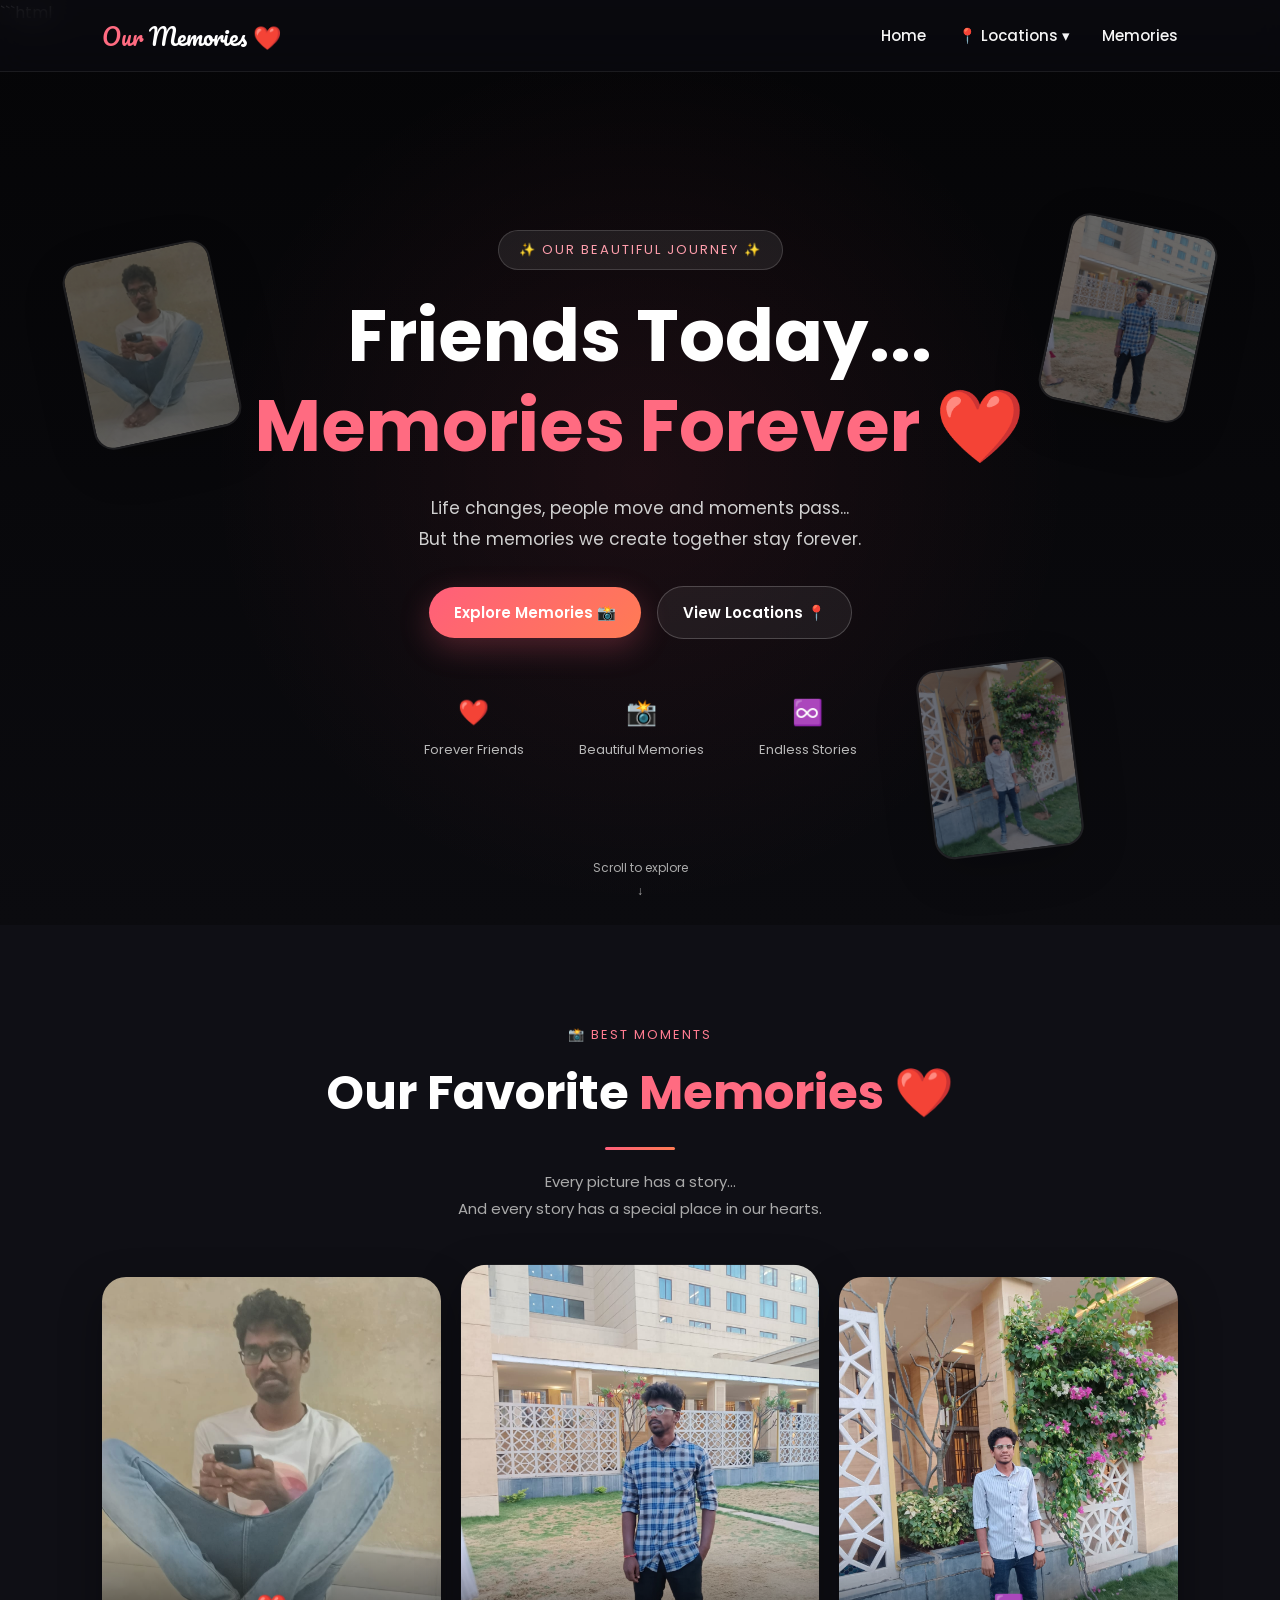
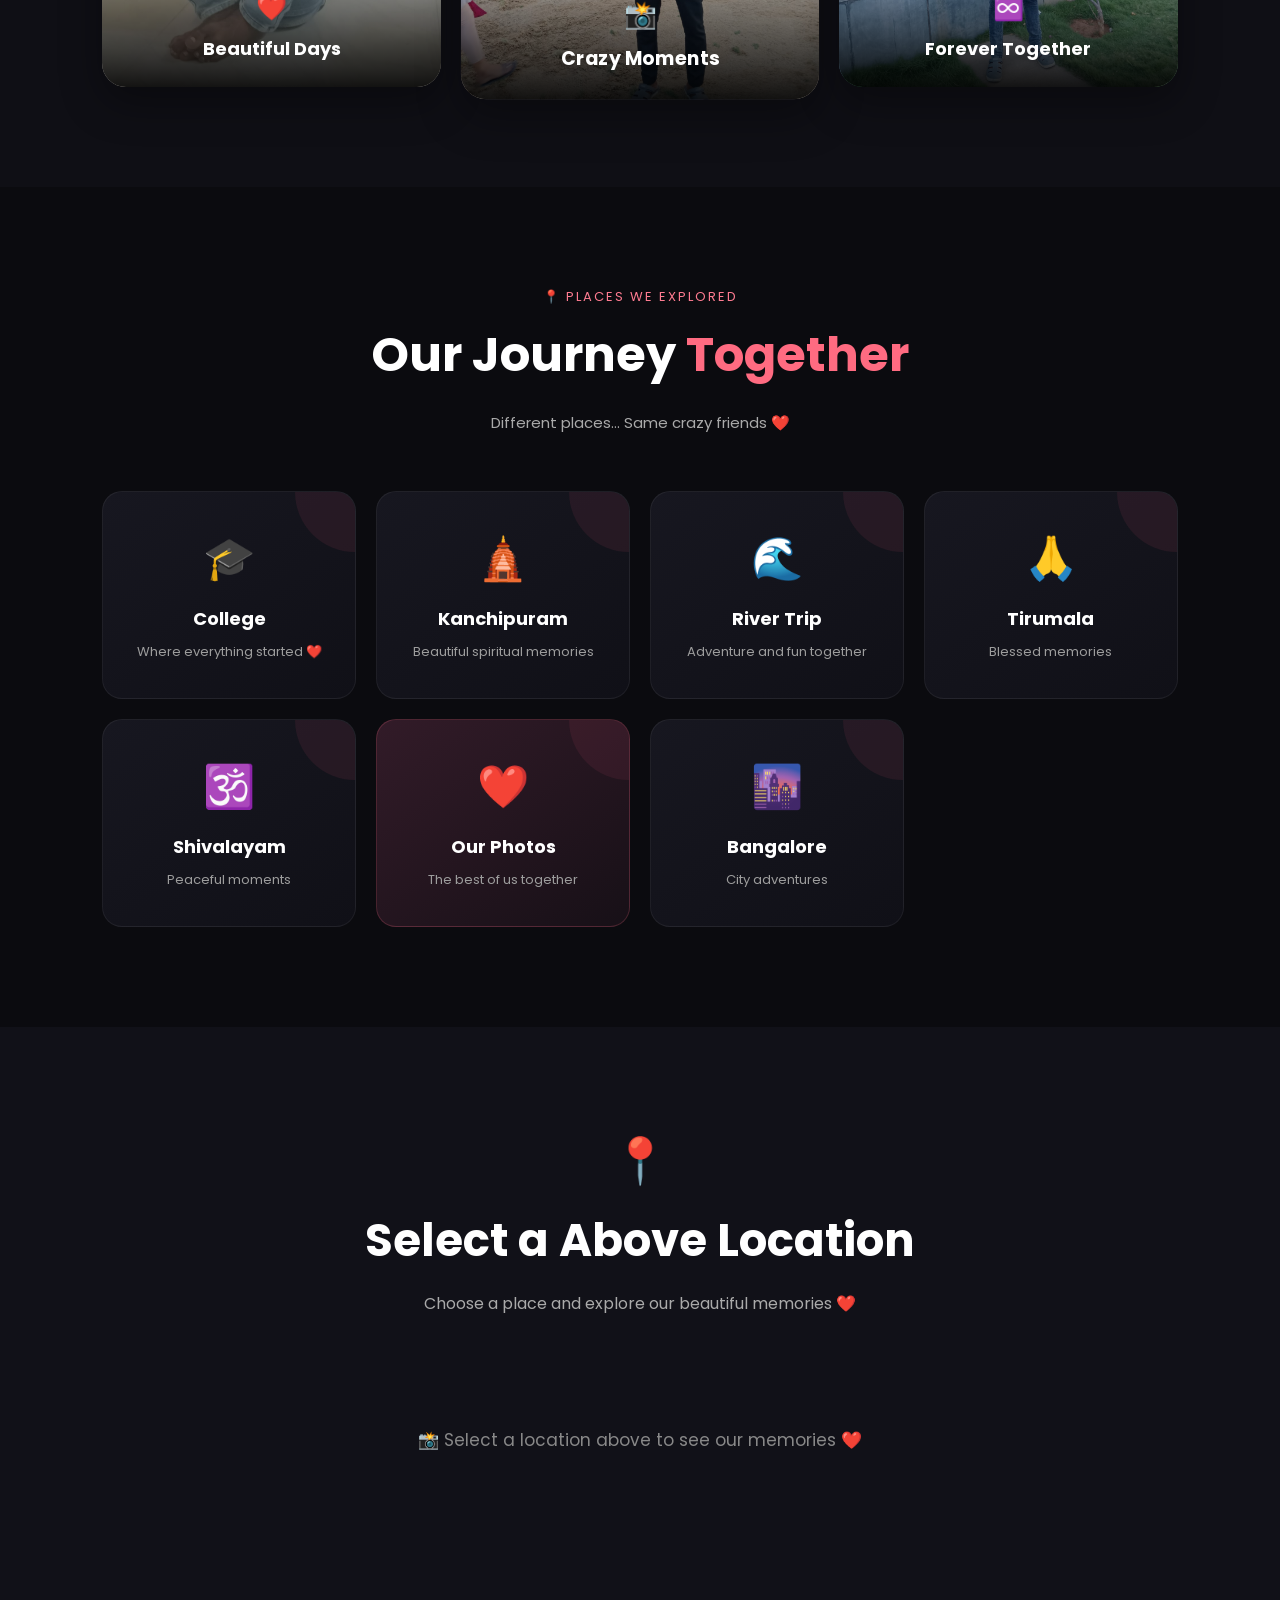
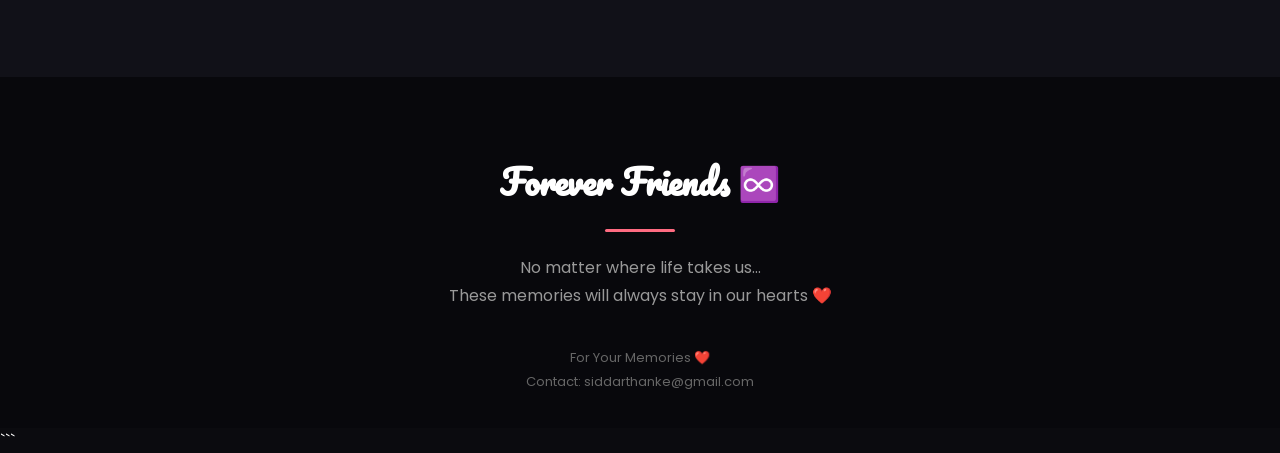
==== commit 7ab60917: "index and style and script files are updated" ====
--- a/index.html
+++ b/index.html
@@ -1,8 +1,10 @@
 
+```html
 <!DOCTYPE html>
 <html lang="en">
 
 <head>
+
     <meta charset="UTF-8">
 
     <meta name="viewport"
@@ -14,6 +16,7 @@
         href="style.css">
 
     <!-- Google Fonts -->
+
     <link rel="preconnect"
         href="https://fonts.googleapis.com">
 
@@ -34,7 +37,7 @@
 
     <nav class="navbar">
 
-        <a href="friendsHOME.html"
+        <a href="#home"
             class="logo">
 
             <span>Our</span> Memories ❤️
@@ -42,63 +45,115 @@
         </a>
 
 
-        <ul class="nav-links">
+        <!-- MOBILE MENU BUTTON -->
+
+        <button
+            class="menu-toggle"
+            id="menuToggle"
+            aria-label="Open Menu">
+
+            ☰
+
+        </button>
+
+
+        <ul
+            class="nav-links"
+            id="navLinks">
 
             <li>
-                <a href="index.html">
+
+                <a
+                    href="#home"
+                    onclick="closeMenu()">
+
                     Home
+
                 </a>
+
             </li>
 
 
             <li class="dropdown">
 
-                <a href="#locations">
+                <a
+                    href="#locations"
+                    class="location-menu">
+
                     📍 Locations ▾
+
                 </a>
 
 
                 <div class="dropdown-content">
 
-    <a href="#" onclick="showLocation('college'); return false;">
-        🎓 College
-    </a>
-
-    <a href="#" onclick="showLocation('kanchi'); return false;">
-        🛕 Kanchipuram
-    </a>
-
-    <a href="#" onclick="showLocation('river'); return false;">
-        🌊 River Trip
-    </a>
-
-    <a href="#" onclick="showLocation('tirumala'); return false;">
-        🙏 Tirumala
-    </a>
-
-    <a href="#" onclick="showLocation('shivalayam'); return false;">
-        🛕 Shivalayam
-    </a>
-
-    <a href="#" onclick="showLocation('ours'); return false;">
-        ❤️ Our Photos
-    </a>
-
-    <a href="#" onclick="showLocation('bangalore'); return false;">
-        🌆 Bangalore
-    </a>
-
-</div>
+                    <a href="#gallery"
+                        onclick="showLocation('college'); closeMenu();">
+
+                        🎓 College
+
+                    </a>
+
+                    <a href="#gallery"
+                        onclick="showLocation('kanchi'); closeMenu();">
+
+                        🛕 Kanchipuram
+
+                    </a>
+
+                    <a href="#gallery"
+                        onclick="showLocation('river'); closeMenu();">
+
+                        🌊 River Trip
+
+                    </a>
+
+                    <a href="#gallery"
+                        onclick="showLocation('tirumala'); closeMenu();">
+
+                        🙏 Tirumala
+
+                    </a>
+
+                    <a href="#gallery"
+                        onclick="showLocation('shivalayam'); closeMenu();">
+
+                        🛕 Shivalayam
+
+                    </a>
+
+                    <a href="#gallery"
+                        onclick="showLocation('ours'); closeMenu();">
+
+                        ❤️ Our Photos
+
+                    </a>
+
+                    <a href="#gallery"
+                        onclick="showLocation('bangalore'); closeMenu();">
+
+                        🌆 Bangalore
+
+                    </a>
+
+                </div>
 
             </li>
 
 
             <li>
-                <a href="#featured">
+
+                <a
+                    href="#featured"
+                    onclick="closeMenu()">
+
                     Memories
+
                 </a>
+
             </li>
 
+
         </ul>
 
 
@@ -108,7 +163,8 @@
 
     <!-- ================= HERO ================= -->
 
-    <section class="hero"
+    <section
+        class="hero"
         id="home">
 
 
@@ -119,7 +175,8 @@
 
         <div class="floating-photo photo1">
 
-            <img src="image/singleja.jpeg"
+            <img
+                src="image/singleja.jpeg"
                 alt="Memory">
 
         </div>
@@ -127,7 +184,8 @@
 
         <div class="floating-photo photo2">
 
-            <img src="image/singlesi.jpeg"
+            <img
+                src="image/singlesi.jpeg"
                 alt="Memory">
 
         </div>
@@ -135,14 +193,15 @@
 
         <div class="floating-photo photo3">
 
-            <img src="image/singlees.jpeg"
+            <img
+                src="image/singlees.jpeg"
                 alt="Memory">
 
         </div>
 
 
 
-        <!-- Hero Content -->
+        <!-- HERO CONTENT -->
 
         <div class="hero-content">
 
@@ -159,7 +218,9 @@
                 Friends Today...
 
                 <span>
+
                     Memories Forever ❤️
+
                 </span>
 
             </h1>
@@ -190,7 +251,8 @@
                 </button>
 
 
-                <a href="#locations"
+                <a
+                    href="#locations"
                     class="secondary-btn">
 
                     View Locations 📍
@@ -207,12 +269,12 @@
 
                 <div>
 
-                    <h3>
-                        ❤️
-                    </h3>
+                    <h3>❤️</h3>
 
                     <p>
+
                         Forever Friends
+
                     </p>
 
                 </div>
@@ -220,12 +282,12 @@
 
                 <div>
 
-                    <h3>
-                        📸
-                    </h3>
+                    <h3>📸</h3>
 
                     <p>
+
                         Beautiful Memories
+
                     </p>
 
                 </div>
@@ -233,12 +295,12 @@
 
                 <div>
 
-                    <h3>
-                        ♾️
-                    </h3>
+                    <h3>♾️</h3>
 
                     <p>
+
                         Endless Stories
+
                     </p>
 
                 </div>
@@ -253,7 +315,9 @@
         <div class="scroll-down">
 
             <span>
+
                 Scroll to explore
+
             </span>
 
             ↓
@@ -267,7 +331,8 @@
 
     <!-- ================= FEATURED ================= -->
 
-    <section class="featured"
+    <section
+        class="featured"
         id="featured">
 
 
@@ -275,15 +340,20 @@
 
 
             <p>
+
                 📸 BEST MOMENTS
+
             </p>
 
 
             <h2>
 
                 Our Favorite
+
                 <span>
+
                     Memories ❤️
+
                 </span>
 
             </h2>
@@ -311,94 +381,82 @@
         <div class="featured-gallery">
 
 
-            <!-- Card 1 -->
-
-            <div class="memory-card"
+            <!-- PHOTO 1 -->
+
+            <div
+                class="memory-card"
                 onclick="openImage('image/singleja.jpeg')">
-
 
                 <img
                     src="image/singleja.jpeg"
-                    alt="Friends Memory">
-
+                    alt="Beautiful Days"
+                    loading="lazy">
 
                 <div class="card-overlay">
 
-
-                    <span>
-                        ❤️
-                    </span>
-
+                    <span>❤️</span>
 
                     <h3>
+
                         Beautiful Days
+
                     </h3>
 
-
-                </div>
-
-
-            </div>
-
-
-
-            <!-- Card 2 -->
-
-            <div class="memory-card center-card"
+                </div>
+
+            </div>
+
+
+
+            <!-- PHOTO 2 -->
+
+            <div
+                class="memory-card center-card"
                 onclick="openImage('image/singlesi.jpeg')">
-
 
                 <img
                     src="image/singlesi.jpeg"
-                    alt="Friends Memory">
-
+                    alt="Crazy Moments"
+                    loading="lazy">
 
                 <div class="card-overlay">
 
-
-                    <span>
-                        📸
-                    </span>
-
+                    <span>📸</span>
 
                     <h3>
+
                         Crazy Moments
+
                     </h3>
 
-
-                </div>
-
-
-            </div>
-
-
-
-            <!-- Card 3 -->
-
-            <div class="memory-card"
+                </div>
+
+            </div>
+
+
+
+            <!-- PHOTO 3 -->
+
+            <div
+                class="memory-card"
                 onclick="openImage('image/singlees.jpeg')">
-
 
                 <img
                     src="image/singlees.jpeg"
-                    alt="Friends Memory">
-
+                    alt="Forever Together"
+                    loading="lazy">
 
                 <div class="card-overlay">
 
-
-                    <span>
-                        ♾️
-                    </span>
-
+                    <span>♾️</span>
 
                     <h3>
+
                         Forever Together
+
                     </h3>
 
-
-                </div>
-
+                </div>
 
             </div>
 
@@ -409,9 +467,11 @@
     </section>
 
 
+
     <!-- ================= LOCATIONS ================= -->
 
-    <section class="locations"
+    <section
+        class="locations"
         id="locations">
 
 
@@ -419,15 +479,20 @@
 
 
             <p>
+
                 📍 PLACES WE EXPLORED
+
             </p>
 
 
             <h2>
 
                 Our Journey
+
                 <span>
+
                     Together
+
                 </span>
 
             </h2>
@@ -443,185 +508,268 @@
 
 
         </div>
-    <!-- </section> -->
-
-
-        
-<div class="location-grid">
-
-    <!-- College -->
-
-    <div class="location-card"
-         onclick="showLocation('college')">
-
-        <div class="location-icon">
-            🎓
-        </div>
-
-        <h3>College</h3>
-
-        <p>
-            Where everything started ❤️
-        </p>
-
-    </div>
-
-
-    <!-- Kanchipuram -->
-
-    <div class="location-card"
-         onclick="showLocation('kanchi')">
-
-        <div class="location-icon">
-            🛕
-        </div>
-
-        <h3>Kanchipuram</h3>
-
-        <p>
-            Beautiful spiritual memories
-        </p>
-
-    </div>
-
-
-    <!-- River Trip -->
-
-    <div class="location-card"
-         onclick="showLocation('river')">
-
-        <div class="location-icon">
-            🌊
-        </div>
-
-        <h3>River Trip</h3>
-
-        <p>
-            Adventure and fun together
-        </p>
-
-    </div>
-
-
-    <!-- Tirumala -->
-
-    <div class="location-card"
-         onclick="showLocation('tirumala')">
-
-        <div class="location-icon">
-            🙏
-        </div>
-
-        <h3>Tirumala</h3>
-
-        <p>
-            Blessed memories
-        </p>
-
-    </div>
-
-
-    <!-- Shivalayam -->
-
-    <div class="location-card"
-         onclick="showLocation('shivalayam')">
-
-        <div class="location-icon">
-            🕉️
-        </div>
-
-        <h3>Shivalayam</h3>
-
-        <p>
-            Peaceful moments
-        </p>
-
-    </div>
-
-
-    <!-- Our Photos -->
-
-    <div class="location-card special-card"
-         onclick="showLocation('ours')">
-
-        <div class="location-icon">
-            ❤️
-        </div>
-
-        <h3>Our Photos</h3>
-
-        <p>
-            The best of us together
-        </p>
-
-    </div>
-
-
-    <!-- Bangalore -->
-
-    <div class="location-card"
-         onclick="showLocation('bangalore')">
-
-        <div class="location-icon">
-            🌆
-        </div>
-
-        <h3>Bangalore</h3>
-
-        <p>
-            City adventures
-        </p>
-
-    </div>
-
-</div>
-
-
-<!-- ================= LOCATION GALLERY =================  -->
-<section
-    id="gallery"
-    class="location-section">
-
-    <div class="location-header">
-
-        <p id="locationIcon">
-            📍
-        </p>
-
-        <h2 id="locationTitle">
-
-            Select a Above Location
-
-        </h2>
-
-
-        <p id="locationQuote">
-
-            Choose a place and explore
-            our beautiful memories ❤️
-
-        </p>
-
-
-    </div>
-
-
-    <div
-        id="photoGallery"
-        class="photo-gallery">
-
-
-        <div class="empty-message">
-
-            📸 Select a location above
-            to see our memories ❤️
-
-        </div>
-
-
-    </div>
-
-</section>
+
+
+
+        <div class="location-grid">
+
+
+            <!-- COLLEGE -->
+
+            <div
+                class="location-card"
+                onclick="showLocation('college')">
+
+                <div class="location-icon">
+
+                    🎓
+
+                </div>
+
+                <h3>
+
+                    College
+
+                </h3>
+
+                <p>
+
+                    Where everything started ❤️
+
+                </p>
+
+            </div>
+
+
+
+            <!-- KANCHIPURAM -->
+
+            <div
+                class="location-card"
+                onclick="showLocation('kanchi')">
+
+                <div class="location-icon">
+
+                    🛕
+
+                </div>
+
+                <h3>
+
+                    Kanchipuram
+
+                </h3>
+
+                <p>
+
+                    Beautiful spiritual memories
+
+                </p>
+
+            </div>
+
+
+
+            <!-- RIVER -->
+
+            <div
+                class="location-card"
+                onclick="showLocation('river')">
+
+                <div class="location-icon">
+
+                    🌊
+
+                </div>
+
+                <h3>
+
+                    River Trip
+
+                </h3>
+
+                <p>
+
+                    Adventure and fun together
+
+                </p>
+
+            </div>
+
+
+
+            <!-- TIRUMALA -->
+
+            <div
+                class="location-card"
+                onclick="showLocation('tirumala')">
+
+                <div class="location-icon">
+
+                    🙏
+
+                </div>
+
+                <h3>
+
+                    Tirumala
+
+                </h3>
+
+                <p>
+
+                    Blessed memories
+
+                </p>
+
+            </div>
+
+
+
+            <!-- SHIVALAYAM -->
+
+            <div
+                class="location-card"
+                onclick="showLocation('shivalayam')">
+
+                <div class="location-icon">
+
+                    🕉️
+
+                </div>
+
+                <h3>
+
+                    Shivalayam
+
+                </h3>
+
+                <p>
+
+                    Peaceful moments
+
+                </p>
+
+            </div>
+
+
+
+            <!-- OUR PHOTOS -->
+
+            <div
+                class="location-card special-card"
+                onclick="showLocation('ours')">
+
+                <div class="location-icon">
+
+                    ❤️
+
+                </div>
+
+                <h3>
+
+                    Our Photos
+
+                </h3>
+
+                <p>
+
+                    The best of us together
+
+                </p>
+
+            </div>
+
+
+
+            <!-- BANGALORE -->
+
+            <div
+                class="location-card"
+                onclick="showLocation('bangalore')">
+
+                <div class="location-icon">
+
+                    🌆
+
+                </div>
+
+                <h3>
+
+                    Bangalore
+
+                </h3>
+
+                <p>
+
+                    City adventures
+
+                </p>
+
+            </div>
+
+
+        </div>
+
+
+    </section>
+
+
+
+    <!-- ================= LOCATION GALLERY ================= -->
+
+    <section
+        id="gallery"
+        class="location-section">
+
+
+        <div class="location-header">
+
+
+            <p id="locationIcon">
+
+                📍
+
+            </p>
+
+
+            <h2 id="locationTitle">
+
+                Select a Above Location
+
+            </h2>
+
+
+            <p id="locationQuote">
+
+                Choose a place and explore
+                our beautiful memories ❤️
+
+            </p>
+
+
+        </div>
+
+
+
+        <div
+            id="photoGallery"
+            class="photo-gallery">
+
+
+            <div class="empty-message">
+
+                📸 Select a location above
+                to see our memories ❤️
+
+            </div>
+
+
+        </div>
+
+
+    </section>
+
 
 
     <!-- ================= FOOTER ================= -->
@@ -653,7 +801,12 @@
 
         <p class="copyright">
 
-             For Your memories ❤️ Please Contact siddarthanke@gmail.com
+            For Your Memories ❤️
+
+            <br>
+
+            Contact:
+            siddarthanke@gmail.com
 
         </p>
 
@@ -664,11 +817,13 @@
 
     <!-- ================= IMAGE MODAL ================= -->
 
-    <div id="imageModal"
+    <div
+        id="imageModal"
         class="modal">
 
 
-        <span class="close"
+        <span
+            class="close"
             onclick="closeImage()">
 
             &times;
@@ -686,9 +841,12 @@
 
 
 
+    <!-- ================= JAVASCRIPT ================= -->
+
     <script src="script.js"></script>
 
 
 </body>
 
-</html>+</html>
+```
--- a/style.css
+++ b/style.css
@@ -1,3 +1,4 @@
+
 
 /* =====================================
    GENERAL
@@ -9,234 +10,442 @@
     box-sizing: border-box;
 }
 
+
 html {
     scroll-behavior: smooth;
 }
 
+
 body {
     font-family: 'Poppins', sans-serif;
+    background: #0b0b0f;
+    color: white;
+    overflow-x: hidden;
+}
+
+
+img {
+    max-width: 100%;
+}
+
+
+/* =====================================
+   NAVBAR
+===================================== */
+
+.navbar {
+    position: fixed;
+
+    top: 0;
+    left: 0;
+
+    width: 100%;
+
+    min-height: 72px;
+
+    display: flex;
+
+    justify-content: space-between;
+
+    align-items: center;
+
+    padding: 14px 8%;
+
+    background: rgba(10, 10, 15, 0.85);
+
+    backdrop-filter: blur(15px);
+
+    -webkit-backdrop-filter: blur(15px);
+
+    border-bottom:
+        1px solid rgba(255, 255, 255, 0.08);
+
+    z-index: 1000;
+}
+
+
+.logo {
+    font-family: 'Pacifico', cursive;
+
+    font-size: 23px;
+
+    color: white;
+
+    text-decoration: none;
+
+    white-space: nowrap;
+}
+
+
+.logo span {
+    color: #ff6b81;
+}
+
+
+/* NAV LINKS */
+
+.nav-links {
+    display: flex;
+
+    align-items: center;
+
+    list-style: none;
+
+    gap: 32px;
+}
+
+
+.nav-links li {
+    position: relative;
+}
+
+
+.nav-links a {
+    text-decoration: none;
+
+    color: #f5f5f5;
+
+    font-size: 15px;
+
+    font-weight: 500;
+
+    transition: 0.3s;
+}
+
+
+.nav-links a:hover {
+    color: #ff6b81;
+}
+
+
+/* =====================================
+   MOBILE MENU BUTTON
+===================================== */
+
+.menu-toggle {
+    display: none;
+
+    border: none;
+
+    background: transparent;
+
+    color: white;
+
+    font-size: 28px;
+
+    cursor: pointer;
+
+    padding: 5px;
+}
+
+
+/* =====================================
+   DROPDOWN
+===================================== */
+
+.dropdown-content {
+    display: none;
+
+    position: absolute;
+
+    top: 35px;
+    left: -25px;
+
+    min-width: 190px;
+
+    padding: 8px;
+
+    background: #181820;
+
+    border:
+        1px solid rgba(255, 255, 255, 0.08);
+
+    border-radius: 14px;
+
+    box-shadow:
+        0 15px 40px rgba(0, 0, 0, 0.5);
+}
+
+
+.dropdown-content a {
+    display: block;
+
+    padding: 11px 14px;
+
+    border-radius: 9px;
+
+    font-size: 14px;
+}
+
+
+.dropdown-content a:hover {
+    background:
+        rgba(255, 107, 129, 0.12);
+}
+
+
+.dropdown:hover .dropdown-content {
+    display: block;
+}
+
+
+/* =====================================
+   HERO
+===================================== */
+
+.hero {
+    position: relative;
+
+    min-height: 100vh;
+
+    display: flex;
+
+    justify-content: center;
+
+    align-items: center;
+
+    text-align: center;
+
+    overflow: hidden;
+
+    padding:
+        120px 20px 80px;
+
+    background:
+
+        linear-gradient(
+            rgba(0, 0, 0, 0.55),
+            rgba(11, 11, 15, 0.95)
+        ),
+
+        url("image/home2.jpg");
+
+    background-size: cover;
+
+    background-position: center;
+}
+
+
+/* HERO OVERLAY */
+
+.hero-overlay {
+    position: absolute;
+
+    inset: 0;
+
+    background:
+        radial-gradient(
+            circle at center,
+            rgba(255, 80, 110, 0.08),
+            transparent 55%
+        );
+
+    pointer-events: none;
+}
+
+
+/* HERO CONTENT */
+
+.hero-content {
+    position: relative;
+
+    z-index: 5;
+
+    max-width: 900px;
+}
+
+
+/* MEMORY TAG */
+
+.memory-tag {
+    display: inline-block;
+
+    padding: 9px 20px;
+
+    margin-bottom: 25px;
+
+    border-radius: 30px;
+
+    background:
+        rgba(255, 255, 255, 0.08);
+
+    border:
+        1px solid rgba(255, 255, 255, 0.15);
+
+    color: #ff9eac;
+
+    font-size: 13px;
+
+    letter-spacing: 2px;
+}
+
+
+/* HERO TITLE */
+
+.hero h1 {
+    font-size: clamp(42px, 6vw, 72px);
+
+    line-height: 1.15;
+
+    font-weight: 700;
+
+    margin-bottom: 25px;
+}
+
+
+.hero h1 span {
+    display: block;
+
+    color: #ff6b81;
+
+    margin-top: 8px;
+}
+
+
+/* DESCRIPTION */
+
+.hero-description {
+    max-width: 650px;
+
+    margin:
+        0 auto 32px;
+
+    color: #d0d0d0;
+
+    font-size: 17px;
+
+    line-height: 1.8;
+}
+
+
+/* =====================================
+   HERO BUTTONS
+===================================== */
+
+.hero-buttons {
+    display: flex;
+
+    justify-content: center;
+
+    align-items: center;
+
+    gap: 16px;
+
+    flex-wrap: wrap;
+}
+
+
+.primary-btn,
+.secondary-btn {
+    display: inline-flex;
+
+    align-items: center;
+
+    justify-content: center;
+
+    min-width: 180px;
+
+    padding: 14px 25px;
+
+    border-radius: 30px;
+
+    text-decoration: none;
+
+    font-family: 'Poppins', sans-serif;
+
+    font-size: 15px;
+
+    font-weight: 600;
+
+    cursor: pointer;
+
+    transition: 0.3s;
+}
+
+
+/* PRIMARY */
+
+.primary-btn {
+    border: none;
 
     background:
         linear-gradient(
             135deg,
-            #080808,
-            #121212,
-            #090909
+            #ff5f7a,
+            #ff7b54
         );
 
     color: white;
-    overflow-x: hidden;
-}
-
-a {
-    text-decoration: none;
-    color: inherit;
-}
-
-
-/* =====================================
-   NAVBAR
-===================================== */
-
-.navbar {
-    position: fixed;
-
-    top: 0;
-    left: 0;
-
-    width: 100%;
-
+
+    box-shadow:
+        0 10px 30px
+        rgba(255, 95, 122, 0.25);
+}
+
+
+.primary-btn:hover {
+    transform:
+        translateY(-3px);
+
+    box-shadow:
+        0 15px 35px
+        rgba(255, 95, 122, 0.4);
+}
+
+
+/* SECONDARY */
+
+.secondary-btn {
+    border:
+        1px solid rgba(255, 255, 255, 0.2);
+
+    color: white;
+
+    background:
+        rgba(255, 255, 255, 0.06);
+}
+
+
+.secondary-btn:hover {
+    transform:
+        translateY(-3px);
+
+    background:
+        rgba(255, 255, 255, 0.12);
+}
+
+
+/* =====================================
+   HERO STATS
+===================================== */
+
+.hero-stats {
     display: flex;
 
-    justify-content: space-between;
-    align-items: center;
-
-    padding: 18px 8%;
-
-    background:
-        rgba(10, 10, 10, 0.85);
-
-    backdrop-filter: blur(15px);
-
-    z-index: 1000;
-
-    border-bottom:
-        1px solid
-        rgba(255, 255, 255, 0.08);
-}
-
-.logo {
-    font-family: 'Pacifico', cursive;
-
-    font-size: 23px;
-
-    color: white;
-}
-
-.logo span {
-    color: #ff5f8f;
-}
-
-.nav-links {
-    display: flex;
-
-    align-items: center;
-
-    gap: 32px;
-
-    list-style: none;
-}
-
-.nav-links a {
-    font-size: 15px;
-
-    transition: 0.3s;
-
-    position: relative;
-
-    cursor: pointer;
-}
-
-.nav-links a:hover {
-    color: #ff6b9a;
-}
-
-.nav-links > li > a::after {
-    content: "";
-
-    position: absolute;
-
-    left: 0;
-
-    bottom: -7px;
-
-    width: 0;
-
-    height: 2px;
-
-    background: #ff5f8f;
-
-    transition: 0.3s;
-}
-
-.nav-links > li > a:hover::after {
-    width: 100%;
-}
-
-
-/* =====================================
-   DROPDOWN
-===================================== */
-
-.dropdown {
-    position: relative;
-}
-
-.dropdown-content {
-    position: absolute;
-
-    top: 35px;
-    left: -20px;
-
-    width: 210px;
-
-    padding: 10px;
-
-    border-radius: 16px;
-
-    background:
-        rgba(25, 25, 25, 0.98);
-
-    backdrop-filter: blur(20px);
-
-    box-shadow:
-        0 20px 50px
-        rgba(0, 0, 0, 0.6);
-
-    opacity: 0;
-
-    visibility: hidden;
-
-    transform: translateY(15px);
-
-    transition: 0.3s;
-}
-
-.dropdown:hover .dropdown-content {
-    opacity: 1;
-
-    visibility: visible;
-
-    transform: translateY(0);
-}
-
-.dropdown-content a {
-    display: block;
-
-    padding: 12px 15px;
-
-    border-radius: 10px;
-
-    font-size: 14px;
-}
-
-.dropdown-content a:hover {
-    background:
-        rgba(255, 95, 143, 0.12);
-}
-
-
-/* =====================================
-   HERO
-===================================== */
-
-.hero {
-    position: relative;
-
-    min-height: 100vh;
-
-    display: flex;
-
     justify-content: center;
-    align-items: center;
-
+
+    gap: 55px;
+
+    margin-top: 55px;
+}
+
+
+.hero-stats div {
     text-align: center;
-
-    padding: 130px 20px 100px;
-
-    background:
-        linear-gradient(
-            135deg,
-            rgba(5, 5, 5, 0.85),
-            rgba(30, 5, 15, 0.7)
-        ),
-        url("images/home2.jpg");
-
-    background-size: cover;
-
-    background-position: center;
-
-    overflow: hidden;
-}
-
-
-/* Hero Overlay */
-
-.hero-overlay {
-    position: absolute;
-
-    width: 100%;
-    height: 100%;
-
-    top: 0;
-    left: 0;
-
-    background:
-        radial-gradient(
-            circle at center,
-            rgba(255, 80, 130, 0.08),
-            transparent 60%
-        );
+}
+
+
+.hero-stats h3 {
+    font-size: 25px;
+
+    margin-bottom: 8px;
+}
+
+
+.hero-stats p {
+    color: #b8b8b8;
+
+    font-size: 13px;
 }
 
 
@@ -247,247 +456,81 @@
 .floating-photo {
     position: absolute;
 
-    width: 160px;
-    height: 200px;
+    width: 150px;
+
+    height: 190px;
 
     border-radius: 20px;
 
     overflow: hidden;
 
+    opacity: 0.45;
+
     border:
-        3px solid
-        rgba(255, 255, 255, 0.3);
+        2px solid rgba(255, 255, 255, 0.2);
 
     box-shadow:
-        0 20px 60px
-        rgba(0, 0, 0, 0.6);
+        0 15px 50px
+        rgba(0, 0, 0, 0.4);
 
     animation:
-        float 5s
-        ease-in-out
-        infinite;
-}
+        floatPhoto 6s ease-in-out infinite;
+}
+
 
 .floating-photo img {
     width: 100%;
+
     height: 100%;
 
     object-fit: cover;
 }
 
+
 .photo1 {
-    left: 8%;
+    left: 6%;
+
     top: 25%;
 
-    transform: rotate(-10deg);
-}
+    transform: rotate(-12deg);
+}
+
 
 .photo2 {
-    right: 8%;
+    right: 6%;
+
     top: 22%;
 
-    transform: rotate(10deg);
+    transform: rotate(12deg);
 
     animation-delay: 1s;
 }
 
+
 .photo3 {
-    right: 15%;
+    right: 16%;
+
     bottom: 8%;
 
-    width: 130px;
-    height: 170px;
-
-    transform: rotate(-8deg);
+    transform: rotate(-7deg);
 
     animation-delay: 2s;
 }
 
-@keyframes float {
-
-    0% {
-        margin-top: 0;
-    }
-
-    50% {
-        margin-top: -20px;
-    }
-
+
+/* FLOAT ANIMATION */
+
+@keyframes floatPhoto {
+
+    0%,
     100% {
         margin-top: 0;
     }
 
-}
-
-
-/* =====================================
-   HERO CONTENT
-===================================== */
-
-.hero-content {
-    position: relative;
-
-    z-index: 2;
-
-    max-width: 900px;
-}
-
-.memory-tag {
-    display: inline-block;
-
-    padding: 10px 20px;
-
-    margin-bottom: 25px;
-
-    border-radius: 30px;
-
-    background:
-        rgba(255, 255, 255, 0.08);
-
-    border:
-        1px solid
-        rgba(255, 255, 255, 0.15);
-
-    color: #ff9ab7;
-
-    font-size: 13px;
-
-    letter-spacing: 2px;
-}
-
-.hero h1 {
-    font-size:
-        clamp(45px, 7vw, 82px);
-
-    font-weight: 800;
-
-    line-height: 1.15;
-
-    margin-bottom: 25px;
-}
-
-.hero h1 span {
-    display: block;
-
-    background:
-        linear-gradient(
-            90deg,
-            #ff5f8f,
-            #ffb36b
-        );
-
-    -webkit-background-clip: text;
-
-    -webkit-text-fill-color: transparent;
-}
-
-.hero-description {
-    color: #dddddd;
-
-    font-size: 17px;
-
-    line-height: 1.8;
-
-    margin-bottom: 35px;
-}
-
-
-/* =====================================
-   HERO BUTTONS
-===================================== */
-
-.hero-buttons {
-    display: flex;
-
-    justify-content: center;
-
-    gap: 18px;
-
-    flex-wrap: wrap;
-}
-
-.primary-btn {
-    border: none;
-
-    padding: 16px 30px;
-
-    border-radius: 50px;
-
-    background:
-        linear-gradient(
-            135deg,
-            #ff4f7b,
-            #ff7f50
-        );
-
-    color: white;
-
-    font-size: 15px;
-
-    cursor: pointer;
-
-    transition: 0.3s;
-
-    box-shadow:
-        0 10px 30px
-        rgba(255, 70, 120, 0.3);
-}
-
-.primary-btn:hover {
-    transform:
-        translateY(-4px)
-        scale(1.03);
-}
-
-.secondary-btn {
-    padding: 15px 30px;
-
-    border-radius: 50px;
-
-    border:
-        1px solid
-        rgba(255, 255, 255, 0.3);
-
-    transition: 0.3s;
-}
-
-.secondary-btn:hover {
-    background:
-        rgba(255, 255, 255, 0.1);
-
-    transform:
-        translateY(-4px);
-}
-
-
-/* =====================================
-   HERO STATS
-===================================== */
-
-.hero-stats {
-    display: flex;
-
-    justify-content: center;
-
-    gap: 60px;
-
-    margin-top: 60px;
-}
-
-.hero-stats div {
-    padding: 15px 25px;
-}
-
-.hero-stats h3 {
-    font-size: 28px;
-
-    margin-bottom: 5px;
-}
-
-.hero-stats p {
-    font-size: 13px;
-
-    color: #bbbbbb;
+    50% {
+        margin-top: -18px;
+    }
+
 }
 
 
@@ -513,13 +556,14 @@
 
     gap: 5px;
 
-    color: #bbbbbb;
+    color: #aaa;
 
     font-size: 12px;
 
     animation:
         bounce 2s infinite;
 }
+
 
 @keyframes bounce {
 
@@ -533,7 +577,7 @@
     50% {
         transform:
             translateX(-50%)
-            translateY(-8px);
+            translateY(8px);
     }
 
 }
@@ -543,203 +587,352 @@
    COMMON SECTION
 ===================================== */
 
-.featured {
-    padding: 120px 8%;
-}
+.featured,
+.locations,
+.location-section {
+    padding:
+        100px 8%;
+}
+
 
 .section-title {
     text-align: center;
 
-    max-width: 700px;
-
-    margin: auto;
-}
+    margin-bottom: 55px;
+}
+
 
 .section-title > p:first-child {
-    color: #ff6b9a;
+    color: #ff7c91;
 
     font-size: 13px;
 
-    letter-spacing: 3px;
-
-    margin-bottom: 15px;
-}
+    letter-spacing: 2px;
+
+    margin-bottom: 12px;
+}
+
 
 .section-title h2 {
-    font-size:
-        clamp(35px, 5vw, 55px);
-
-    margin-bottom: 15px;
-}
+    font-size: clamp(32px, 4vw, 48px);
+
+    margin-bottom: 18px;
+}
+
 
 .section-title h2 span {
-    color: #ff6b9a;
-}
+    color: #ff6b81;
+}
+
 
 .section-text {
-    color: #aaaaaa;
+    color: #aaa;
 
     line-height: 1.8;
-}
+
+    font-size: 15px;
+}
+
 
 .title-line {
     width: 70px;
+
     height: 3px;
 
-    margin: 20px auto;
+    margin:
+        18px auto;
+
+    border-radius: 10px;
 
     background:
         linear-gradient(
             90deg,
-            #ff4f7b,
-            #ffb36b
+            #ff5f7a,
+            #ff7b54
         );
 }
 
 
 /* =====================================
-   FEATURED CARDS
-===================================== */
+   FEATURED MEMORIES
+===================================== */
+
+.featured {
+    background: #0f0f15;
+}
+
 
 .featured-gallery {
-    margin-top: 70px;
-
     display: grid;
 
     grid-template-columns:
-        repeat(3, minmax(250px, 1fr));
+        repeat(3, minmax(0, 1fr));
 
     gap: 30px;
 
-    max-width: 1150px;
-
-    margin-left: auto;
-    margin-right: auto;
-}
+    max-width: 1100px;
+
+    margin: auto;
+
+    align-items: center;
+}
+
 
 .memory-card {
     position: relative;
 
-    height: 430px;
-
-    border-radius: 25px;
+    height: 410px;
 
     overflow: hidden;
 
+    border-radius: 24px;
+
     cursor: pointer;
 
-    transition: 0.5s;
-
     box-shadow:
-        0 20px 50px
-        rgba(0, 0, 0, 0.4);
-}
+        0 15px 40px
+        rgba(0, 0, 0, 0.35);
+
+    transition: 0.4s;
+}
+
+
+.memory-card.center-card {
+    transform:
+        scale(1.06);
+}
+
 
 .memory-card img {
     width: 100%;
+
     height: 100%;
 
     object-fit: cover;
 
-    transition: 0.6s;
-}
+    transition: 0.5s;
+}
+
 
 .memory-card:hover {
-    transform: translateY(-15px);
-}
+    transform:
+        translateY(-10px);
+}
+
+
+.memory-card.center-card:hover {
+    transform:
+        scale(1.06)
+        translateY(-10px);
+}
+
 
 .memory-card:hover img {
-    transform: scale(1.12);
-}
-
-.center-card {
-    transform: translateY(-25px);
-}
-
-.center-card:hover {
-    transform: translateY(-40px);
-}
+    transform:
+        scale(1.08);
+}
+
+
+/* CARD OVERLAY */
 
 .card-overlay {
     position: absolute;
 
     left: 0;
+    right: 0;
     bottom: 0;
 
-    width: 100%;
-
-    padding: 60px 25px 25px;
+    padding: 50px 20px 25px;
 
     background:
         linear-gradient(
             transparent,
             rgba(0, 0, 0, 0.9)
         );
-}
+
+    text-align: center;
+}
+
 
 .card-overlay span {
+    display: block;
+
     font-size: 25px;
-}
+
+    margin-bottom: 8px;
+}
+
 
 .card-overlay h3 {
-    margin-top: 8px;
-
-    font-size: 20px;
-}
-
-
-/* =====================================
-   LOCATION GALLERY
-   IMPORTANT - NEW SECTION
-===================================== */
-
-.location-section {
-    padding: 100px 8%;
+    font-size: 18px;
+}
+
+
+/* =====================================
+   LOCATIONS
+===================================== */
+
+.locations {
+    background: #0b0b0f;
+}
+
+
+.location-grid {
+    display: grid;
+
+    grid-template-columns:
+        repeat(4, minmax(0, 1fr));
+
+    gap: 20px;
+
+    max-width: 1200px;
+
+    margin: auto;
+}
+
+
+.location-card {
+    position: relative;
+
+    padding: 35px 20px;
+
+    text-align: center;
+
+    border-radius: 20px;
+
+    cursor: pointer;
 
     background:
         linear-gradient(
-            135deg,
-            #111111,
-            #181018,
-            #101010
+            145deg,
+            #171720,
+            #101017
         );
 
-    min-height: 500px;
-}
+    border:
+        1px solid rgba(255, 255, 255, 0.06);
+
+    transition: 0.35s;
+
+    overflow: hidden;
+}
+
+
+.location-card::before {
+    content: "";
+
+    position: absolute;
+
+    width: 120px;
+
+    height: 120px;
+
+    top: -60px;
+    right: -60px;
+
+    border-radius: 50%;
+
+    background:
+        rgba(255, 95, 122, 0.08);
+}
+
+
+.location-card:hover {
+    transform:
+        translateY(-8px);
+
+    border-color:
+        rgba(255, 107, 129, 0.35);
+
+    box-shadow:
+        0 15px 35px
+        rgba(0, 0, 0, 0.3);
+}
+
+
+.location-icon {
+    font-size: 42px;
+
+    margin-bottom: 15px;
+}
+
+
+.location-card h3 {
+    font-size: 18px;
+
+    margin-bottom: 10px;
+}
+
+
+.location-card p {
+    color: #9d9d9d;
+
+    font-size: 13px;
+
+    line-height: 1.6;
+}
+
+
+.special-card {
+    background:
+        linear-gradient(
+            145deg,
+            #321b28,
+            #171017
+        );
+
+    border:
+        1px solid
+        rgba(255, 107, 129, 0.2);
+}
+
+
+/* =====================================
+   LOCATION GALLERY
+===================================== */
+
+.location-section {
+    min-height: 650px;
+
+    background: #111118;
+}
+
 
 .location-header {
+    max-width: 750px;
+
+    margin:
+        0 auto 50px;
+
     text-align: center;
-
-    max-width: 800px;
-
-    margin: 0 auto 60px;
-}
-
-#locationIcon {
-    font-size: 50px;
-
-    margin-bottom: 15px;
-}
+}
+
+
+.location-header > p:first-child {
+    font-size: 45px;
+
+    margin-bottom: 12px;
+}
+
 
 .location-header h2 {
     font-size:
-        clamp(32px, 5vw, 52px);
+        clamp(30px, 4vw, 45px);
 
     margin-bottom: 15px;
-
-    color: white;
-}
-
-.location-header p {
-    color: #bbbbbb;
-
-    font-size: 16px;
-
-    line-height: 1.8;
-}
-
-
-/* PHOTO GRID */
+}
+
+
+.location-header p:last-child {
+    color: #aaa;
+
+    line-height: 1.7;
+}
+
+
+/* =====================================
+   PHOTO GALLERY
+===================================== */
 
 .photo-gallery {
     display: grid;
@@ -750,38 +943,32 @@
             minmax(250px, 1fr)
         );
 
-    gap: 25px;
-
-    max-width: 1250px;
-
-    margin: 0 auto;
-}
-
-
-/* EACH PHOTO */
+    gap: 22px;
+
+    max-width: 1200px;
+
+    margin: auto;
+}
+
 
 .gallery-photo {
-    width: 100%;
-
-    height: 300px;
+    height: 330px;
+
+    overflow: hidden;
 
     border-radius: 20px;
 
-    overflow: hidden;
-
     cursor: pointer;
 
-    background: #1a1a1a;
-
-    transition: 0.4s;
+    background: #1a1a22;
 
     box-shadow:
         0 10px 30px
-        rgba(0, 0, 0, 0.4);
-}
-
-
-/* IMAGE */
+        rgba(0, 0, 0, 0.3);
+
+    transition: 0.4s;
+}
+
 
 .gallery-photo img {
     width: 100%;
@@ -796,185 +983,28 @@
 }
 
 
-/* HOVER */
-
 .gallery-photo:hover {
     transform:
-        translateY(-10px);
-
-    box-shadow:
-        0 20px 40px
-        rgba(255, 80, 130, 0.2);
-}
+        translateY(-8px);
+}
+
 
 .gallery-photo:hover img {
-    transform: scale(1.1);
-}
-
-
-/* EMPTY MESSAGE */
+    transform:
+        scale(1.08);
+}
+
 
 .empty-message {
     grid-column: 1 / -1;
 
     text-align: center;
 
-    padding: 70px 20px;
-
-    color: #aaaaaa;
-
-    font-size: 18px;
-
-    background:
-        rgba(255, 255, 255, 0.03);
-
-    border-radius: 20px;
-}
-
-
-/* =====================================
-   QUOTE SECTION
-===================================== */
-
-.quote-section {
-    padding: 120px 10%;
-
-    text-align: center;
-
-    background:
-        linear-gradient(
-            135deg,
-            #1b0b12,
-            #0c0c0c
-        );
-}
-
-.big-quote {
-    font-size: 80px;
-
-    color: #ff5f8f;
-
-    height: 70px;
-}
-
-.quote-section h2 {
-    max-width: 850px;
-
-    margin: auto;
-
-    font-size:
-        clamp(28px, 4vw, 50px);
-
-    line-height: 1.5;
-
-    font-weight: 500;
-}
-
-.quote-section p {
-    margin-top: 25px;
-
-    color: #ff7fa8;
-}
-
-
-/* =====================================
-   LOCATIONS CARDS
-===================================== */
-
-.locations {
-    padding: 120px 8%;
-}
-
-.location-grid {
-    margin-top: 70px;
-
-    display: grid;
-
-    grid-template-columns:
-        repeat(
-            auto-fit,
-            minmax(230px, 1fr)
-        );
-
-    gap: 25px;
-}
-
-.location-card {
-    padding: 35px 25px;
-
-    border-radius: 20px;
-
-    background:
-        rgba(255, 255, 255, 0.04);
-
-    border:
-        1px solid
-        rgba(255, 255, 255, 0.08);
-
-    text-align: center;
-
-    transition: 0.4s;
-
-    cursor: pointer;
-}
-
-.location-card:hover {
-    transform: translateY(-10px);
-
-    background:
-        rgba(255, 90, 140, 0.08);
-
-    border-color:
-        rgba(255, 90, 140, 0.4);
-}
-
-.location-icon {
-    width: 70px;
-    height: 70px;
-
-    margin:
-        auto
-        auto
-        20px;
-
-    display: flex;
-
-    align-items: center;
-    justify-content: center;
-
-    border-radius: 50%;
-
-    font-size: 30px;
-
-    background:
-        linear-gradient(
-            135deg,
-            rgba(255, 70, 120, 0.25),
-            rgba(255, 170, 90, 0.15)
-        );
-}
-
-.location-card h3 {
-    font-size: 21px;
-
-    margin-bottom: 10px;
-}
-
-.location-card p {
-    font-size: 13px;
-
-    color: #aaaaaa;
-
-    line-height: 1.6;
-}
-
-.special-card {
-    background:
-        linear-gradient(
-            135deg,
-            rgba(255, 70, 120, 0.15),
-            rgba(255, 150, 70, 0.08)
-        );
+    padding: 60px 20px;
+
+    color: #888;
+
+    font-size: 17px;
 }
 
 
@@ -985,44 +1015,51 @@
 footer {
     text-align: center;
 
-    padding: 90px 20px;
-
-    background: #060606;
-
-    border-top:
-        1px solid
-        rgba(255, 255, 255, 0.06);
-}
+    padding:
+        75px 20px 35px;
+
+    background: #08080c;
+}
+
 
 footer h2 {
-    font-family:
-        'Pacifico',
-        cursive;
-
-    font-size: 38px;
-
-    color: #ff6b9a;
-}
+    font-family: 'Pacifico', cursive;
+
+    font-size: 34px;
+
+    margin-bottom: 18px;
+
+    color: white;
+}
+
 
 .footer-line {
     width: 70px;
-    height: 2px;
-
-    background: #ff6b9a;
-
-    margin: 25px auto;
-}
+
+    height: 3px;
+
+    margin:
+        0 auto 22px;
+
+    background: #ff6b81;
+
+    border-radius: 10px;
+}
+
 
 footer p {
-    color: #999999;
+    color: #999;
 
     line-height: 1.8;
 }
+
 
 .copyright {
     margin-top: 35px;
 
     font-size: 13px;
+
+    color: #666;
 }
 
 
@@ -1037,36 +1074,45 @@
 
     z-index: 5000;
 
-    left: 0;
-    top: 0;
+    inset: 0;
 
     width: 100%;
+
     height: 100%;
+
+    padding: 60px 20px 25px;
+
+    justify-content: center;
+
+    align-items: center;
 
     background:
         rgba(0, 0, 0, 0.96);
-
-    justify-content: center;
-    align-items: center;
-}
+}
+
 
 .modal-content {
-    max-width: 90%;
-
-    max-height: 85%;
-
-    border-radius: 15px;
+    max-width: 95%;
+
+    max-height: 88vh;
 
     object-fit: contain;
 
+    border-radius: 12px;
+
+    box-shadow:
+        0 20px 60px
+        rgba(0, 0, 0, 0.7);
+
     animation:
-        zoomImage 0.4s;
-}
-
-@keyframes zoomImage {
+        modalZoom 0.3s ease;
+}
+
+
+@keyframes modalZoom {
 
     from {
-        transform: scale(0.7);
+        transform: scale(0.85);
         opacity: 0;
     }
 
@@ -1077,177 +1123,673 @@
 
 }
 
+
 .close {
     position: absolute;
 
-    top: 20px;
-    right: 40px;
-
-    font-size: 50px;
+    top: 15px;
+    right: 25px;
+
+    width: 45px;
+
+    height: 45px;
+
+    display: flex;
+
+    align-items: center;
+
+    justify-content: center;
+
+    border-radius: 50%;
+
+    background:
+        rgba(255, 255, 255, 0.1);
+
+    color: white;
+
+    font-size: 35px;
+
+    line-height: 1;
 
     cursor: pointer;
 
-    color: white;
+    z-index: 5001;
 
     transition: 0.3s;
-
-    z-index: 5001;
-}
+}
+
 
 .close:hover {
-    color: #ff5f8f;
-}
-
-
-/* =====================================
-   TABLET
-===================================== */
-
-@media (max-width: 900px) {
+    background:
+        rgba(255, 107, 129, 0.3);
+
+    transform:
+        rotate(90deg);
+}
+
+
+/* =====================================
+   TABLET RESPONSIVE
+===================================== */
+
+@media (max-width: 1024px) {
+
+
+    .navbar {
+        padding:
+            14px 5%;
+    }
+
+
+    .location-grid {
+        grid-template-columns:
+            repeat(3, 1fr);
+    }
+
 
     .featured-gallery {
-        grid-template-columns: 1fr;
-
-        max-width: 450px;
-    }
-
-    .center-card {
-        transform: none;
-    }
-
-    .center-card:hover {
-        transform: translateY(-15px);
-    }
+        gap: 20px;
+    }
+
+
+    .memory-card {
+        height: 360px;
+    }
+
 
     .floating-photo {
-        opacity: 0.35;
-    }
-
-    .photo-gallery {
-        grid-template-columns:
-            repeat(2, 1fr);
-    }
-
-}
-
-
-/* =====================================
-   MOBILE
+        width: 120px;
+
+        height: 160px;
+    }
+
+}
+
+
+/* =====================================
+   MOBILE RESPONSIVE
 ===================================== */
 
 @media (max-width: 768px) {
 
+
+    /* ================= NAVBAR ================= */
+
     .navbar {
-        padding: 15px 5%;
-    }
+        min-height: 65px;
+
+        padding:
+            10px 18px;
+    }
+
 
     .logo {
-        font-size: 17px;
-    }
+        font-size: 18px;
+    }
+
+
+    .menu-toggle {
+        display: block;
+
+        position: relative;
+
+        z-index: 1100;
+    }
+
 
     .nav-links {
-        gap: 14px;
-    }
-
-    .nav-links a {
-        font-size: 12px;
-    }
+        position: absolute;
+
+        top: 65px;
+        left: 0;
+
+        width: 100%;
+
+        display: none;
+
+        flex-direction: column;
+
+        align-items: stretch;
+
+        gap: 0;
+
+        padding:
+            12px 18px 20px;
+
+        background:
+            rgba(15, 15, 22, 0.98);
+
+        border-bottom:
+            1px solid
+            rgba(255, 255, 255, 0.08);
+    }
+
+
+    .nav-links.active {
+        display: flex;
+
+        animation:
+            menuSlide 0.3s ease;
+    }
+
+
+    @keyframes menuSlide {
+
+        from {
+            opacity: 0;
+            transform:
+                translateY(-10px);
+        }
+
+        to {
+            opacity: 1;
+            transform:
+                translateY(0);
+        }
+
+    }
+
+
+    .nav-links li {
+        width: 100%;
+
+        border-bottom:
+            1px solid
+            rgba(255, 255, 255, 0.06);
+    }
+
+
+    .nav-links li:last-child {
+        border-bottom: none;
+    }
+
+
+    .nav-links > li > a {
+        display: block;
+
+        padding:
+            14px 8px;
+
+        font-size: 15px;
+    }
+
+
+    /* MOBILE DROPDOWN */
 
     .dropdown-content {
-        left: auto;
-        right: 0;
-    }
+        position: static;
+
+        display: none;
+
+        width: 100%;
+
+        min-width: auto;
+
+        margin:
+            0 0 12px;
+
+        padding: 6px;
+
+        background:
+            rgba(255, 255, 255, 0.04);
+
+        box-shadow: none;
+
+        border-radius: 12px;
+    }
+
+
+    .dropdown.active
+    .dropdown-content {
+        display: block;
+    }
+
+
+    .dropdown:hover
+    .dropdown-content {
+        display: none;
+    }
+
+
+    .dropdown.active:hover
+    .dropdown-content {
+        display: block;
+    }
+
+
+    .dropdown-content a {
+        padding:
+            12px 14px;
+    }
+
+
+
+    /* ================= HERO ================= */
 
     .hero {
+        min-height: 100svh;
+
         padding:
-            120px 20px
-            100px;
-    }
+            100px 20px 80px;
+
+        background-position:
+            center;
+    }
+
+
+    .floating-photo {
+        display: none;
+    }
+
+
+    .memory-tag {
+        padding:
+            8px 15px;
+
+        margin-bottom: 20px;
+
+        font-size: 10px;
+
+        letter-spacing: 1.5px;
+    }
+
+
+    .hero h1 {
+        font-size: 40px;
+
+        line-height: 1.18;
+
+        margin-bottom: 20px;
+    }
+
 
     .hero-description {
         font-size: 14px;
-    }
-
-    .floating-photo {
-        display: none;
-    }
+
+        line-height: 1.7;
+
+        margin-bottom: 28px;
+    }
+
+
+    .hero-buttons {
+        flex-direction: column;
+
+        width: 100%;
+
+        gap: 12px;
+    }
+
+
+    .primary-btn,
+    .secondary-btn {
+        width: 100%;
+
+        max-width: 280px;
+
+        min-height: 50px;
+
+        font-size: 14px;
+    }
+
 
     .hero-stats {
-        gap: 5px;
-
-        margin-top: 40px;
-    }
+        gap: 15px;
+
+        margin-top: 38px;
+    }
+
 
     .hero-stats div {
-        padding: 10px;
-    }
+        width: 31%;
+    }
+
+
+    .hero-stats h3 {
+        font-size: 20px;
+    }
+
 
     .hero-stats p {
         font-size: 10px;
-    }
+
+        line-height: 1.4;
+    }
+
+
+    .scroll-down {
+        bottom: 15px;
+
+        font-size: 10px;
+    }
+
+
+
+    /* ================= SECTIONS ================= */
 
     .featured,
     .locations,
     .location-section {
-        padding: 80px 5%;
-    }
+        padding:
+            70px 18px;
+    }
+
+
+    .section-title {
+        margin-bottom: 35px;
+    }
+
+
+    .section-title > p:first-child {
+        font-size: 10px;
+
+        letter-spacing: 1.5px;
+    }
+
+
+    .section-title h2 {
+        font-size: 32px;
+    }
+
+
+    .section-text {
+        font-size: 13px;
+    }
+
+
+
+    /* ================= FEATURED ================= */
+
+    .featured-gallery {
+        grid-template-columns:
+            1fr;
+
+        gap: 20px;
+
+        max-width: 420px;
+    }
+
 
     .memory-card {
-        height: 400px;
-    }
-
-    .quote-section {
-        padding: 80px 7%;
-    }
+        height: 380px;
+
+        width: 100%;
+
+        transform: none !important;
+    }
+
+
+    .memory-card.center-card {
+        transform: none;
+    }
+
+
+    .memory-card:hover {
+        transform: none;
+    }
+
+
+    .memory-card.center-card:hover {
+        transform: none;
+    }
+
+
+
+    /* ================= LOCATIONS ================= */
 
     .location-grid {
         grid-template-columns:
-            1fr 1fr;
-    }
+            repeat(2, 1fr);
+
+        gap: 12px;
+    }
+
 
     .location-card {
-        padding: 25px 15px;
-    }
+        padding:
+            25px 10px;
+
+        border-radius: 16px;
+
+        min-height: 185px;
+
+        display: flex;
+
+        flex-direction: column;
+
+        justify-content: center;
+    }
+
 
     .location-icon {
-        width: 55px;
-        height: 55px;
-
-        font-size: 24px;
-    }
+        font-size: 34px;
+
+        margin-bottom: 10px;
+    }
+
 
     .location-card h3 {
-        font-size: 16px;
-    }
+        font-size: 15px;
+
+        margin-bottom: 7px;
+    }
+
 
     .location-card p {
         font-size: 11px;
-    }
-
-    .close {
-        right: 20px;
-
-        font-size: 40px;
-    }
+
+        line-height: 1.5;
+    }
+
+
+
+    /* ================= GALLERY ================= */
+
+    .location-header {
+        margin-bottom: 30px;
+    }
+
+
+    .location-header > p:first-child {
+        font-size: 38px;
+    }
+
+
+    .location-header h2 {
+        font-size: 28px;
+    }
+
+
+    .location-header p:last-child {
+        font-size: 13px;
+    }
+
 
     .photo-gallery {
         grid-template-columns:
-            repeat(2, 1fr);
-
-        gap: 15px;
-    }
+            repeat(2, minmax(0, 1fr));
+
+        gap: 10px;
+    }
+
 
     .gallery-photo {
         height: 230px;
 
-        border-radius: 15px;
-    }
-
-    .location-header h2 {
-        font-size: 32px;
-    }
-
-    .location-header p {
+        border-radius: 14px;
+    }
+
+
+
+    /* ================= FOOTER ================= */
+
+    footer {
+        padding:
+            60px 20px 30px;
+    }
+
+
+    footer h2 {
+        font-size: 27px;
+    }
+
+
+    footer p {
+        font-size: 13px;
+    }
+
+
+    .copyright {
+        font-size: 11px;
+    }
+
+
+
+    /* ================= MODAL ================= */
+
+    .modal {
+        padding:
+            65px 10px 20px;
+    }
+
+
+    .modal-content {
+        max-width: 100%;
+
+        max-height: 85vh;
+
+        border-radius: 8px;
+    }
+
+
+    .close {
+        top: 12px;
+        right: 15px;
+
+        width: 42px;
+
+        height: 42px;
+
+        font-size: 30px;
+    }
+
+}
+
+
+/* =====================================
+   SMALL MOBILE
+===================================== */
+
+@media (max-width: 480px) {
+
+
+    .logo {
+        font-size: 16px;
+    }
+
+
+    .hero {
+        padding:
+            90px 16px 70px;
+    }
+
+
+    .hero h1 {
+        font-size: 34px;
+    }
+
+
+    .memory-tag {
+        font-size: 9px;
+
+        padding:
+            7px 12px;
+    }
+
+
+    .hero-description {
+        font-size: 13px;
+    }
+
+
+    .hero-stats {
+        gap: 5px;
+    }
+
+
+    .hero-stats p {
+        font-size: 9px;
+    }
+
+
+    .featured,
+    .locations,
+    .location-section {
+        padding:
+            60px 14px;
+    }
+
+
+    .section-title h2 {
+        font-size: 28px;
+    }
+
+
+    /* FEATURED PHOTO */
+
+    .memory-card {
+        height: 340px;
+    }
+
+
+    /* LOCATIONS */
+
+    .location-grid {
+        gap: 9px;
+    }
+
+
+    .location-card {
+        min-height: 165px;
+
+        padding:
+            20px 7px;
+    }
+
+
+    .location-icon {
+        font-size: 30px;
+    }
+
+
+    .location-card h3 {
+        font-size: 13px;
+    }
+
+
+    .location-card p {
+        font-size: 10px;
+    }
+
+
+    /* GALLERY */
+
+    .photo-gallery {
+        gap: 8px;
+    }
+
+
+    .gallery-photo {
+        height: 190px;
+
+        border-radius: 11px;
+    }
+
+
+    .empty-message {
+        padding:
+            40px 10px;
+
         font-size: 14px;
     }
 
@@ -1255,42 +1797,31 @@
 
 
 /* =====================================
-   SMALL MOBILE
-===================================== */
-
-@media (max-width: 480px) {
-
-    .nav-links {
-        gap: 10px;
-    }
-
-    .nav-links li:nth-child(2) {
-        display: none;
-    }
-
-    .location-grid {
-        grid-template-columns: 1fr;
-    }
-
-    .hero-buttons {
-        flex-direction: column;
-
-        align-items: center;
-    }
+   EXTRA SMALL DEVICES
+===================================== */
+
+@media (max-width: 360px) {
+
+
+    .hero h1 {
+        font-size: 30px;
+    }
+
+
+    .location-card {
+        min-height: 155px;
+    }
+
+
+    .gallery-photo {
+        height: 170px;
+    }
+
 
     .primary-btn,
     .secondary-btn {
-        width: 230px;
-    }
-
-    /* Photo Gallery Mobile */
-
-    .photo-gallery {
-        grid-template-columns: 1fr;
-    }
-
-    .gallery-photo {
-        height: 300px;
-    }
-
-}+        max-width: 100%;
+    }
+
+}
+
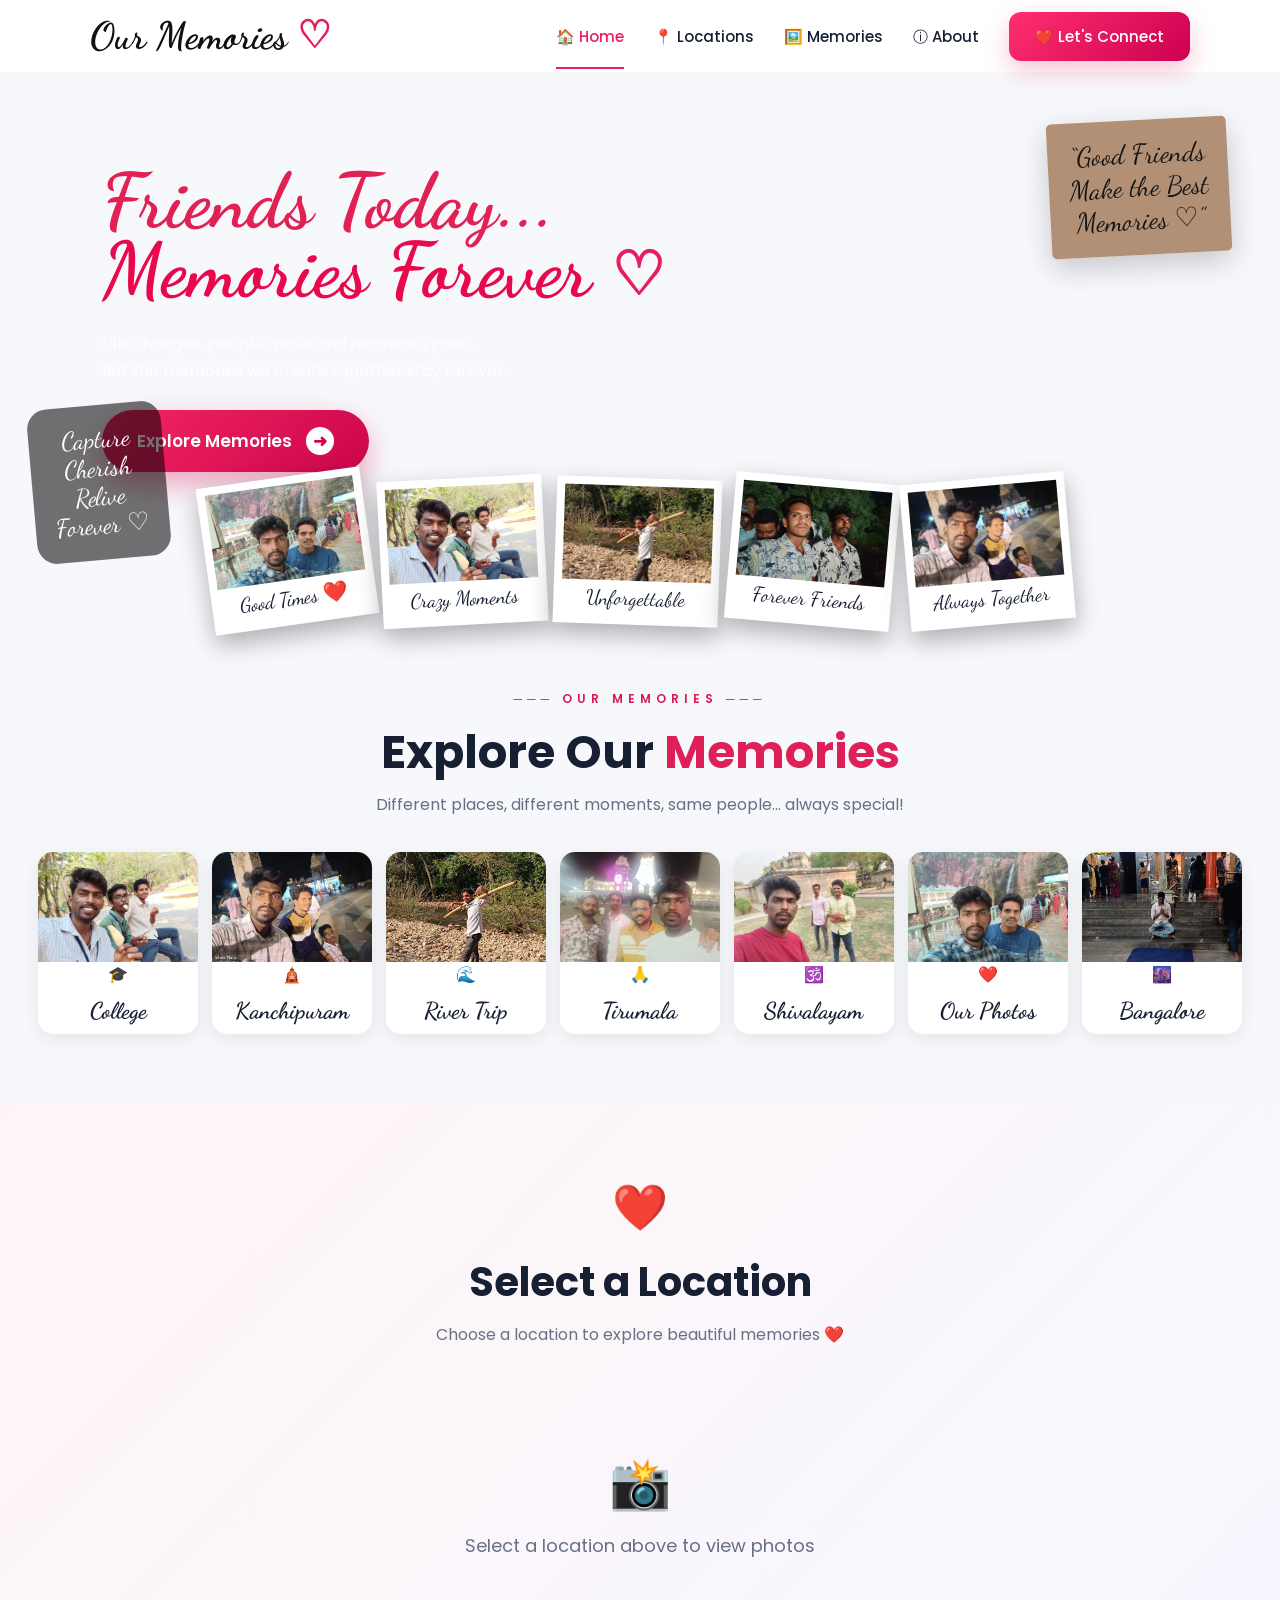
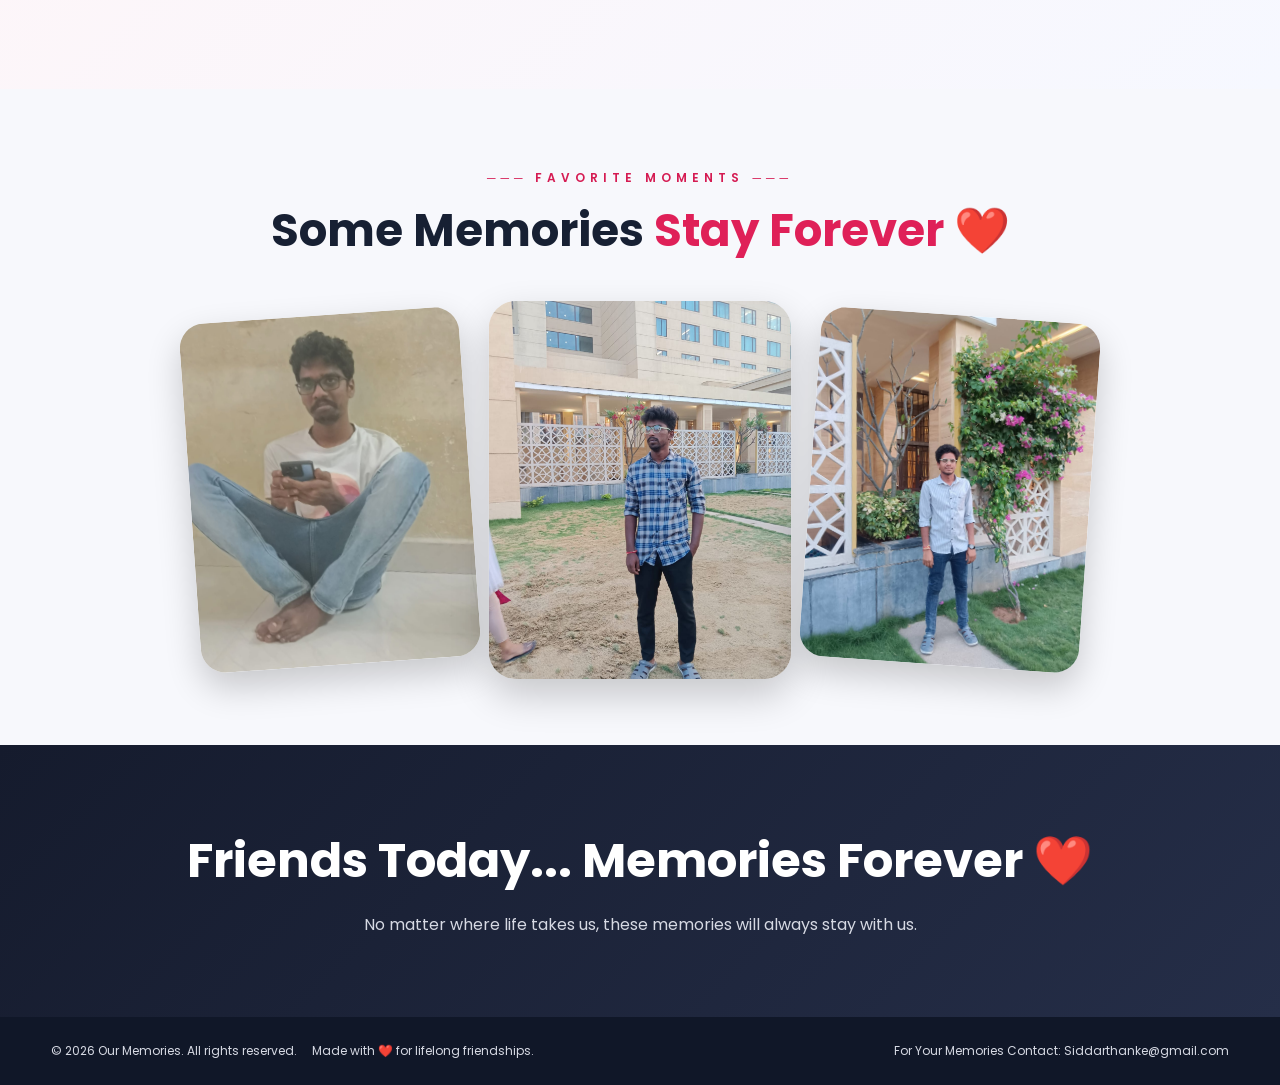
==== commit 0189f938: "html,css,js,and background image added" ====
--- a/index.html
+++ b/index.html
@@ -1,5 +1,3 @@
-
-```html
 <!DOCTYPE html>
 <html lang="en">
 
@@ -7,15 +5,15 @@
 
     <meta charset="UTF-8">
 
-    <meta name="viewport"
-        content="width=device-width, initial-scale=1.0">
+    <meta
+        name="viewport"
+        content="width=device-width, initial-scale=1.0"
+    >
 
     <title>Our Memories ❤️</title>
 
-    <link rel="stylesheet"
-        href="style.css">
-
-    <!-- Google Fonts -->
+
+    <!-- GOOGLE FONTS -->
 
     <link rel="preconnect"
         href="https://fonts.googleapis.com">
@@ -24,8 +22,17 @@
         href="https://fonts.gstatic.com"
         crossorigin>
 
-    <link href="https://fonts.googleapis.com/css2?family=Pacifico&family=Poppins:wght@300;400;500;600;700;800&display=swap"
-        rel="stylesheet">
+
+    <link
+        href="https://fonts.googleapis.com/css2?family=Dancing+Script:wght@500;600;700&family=Poppins:wght@300;400;500;600;700;800&display=swap"
+        rel="stylesheet"
+    >
+
+
+    <link
+        rel="stylesheet"
+        href="style.css"
+    >
 
 </head>
 
@@ -33,820 +40,866 @@
 <body>
 
 
-    <!-- ================= NAVBAR ================= -->
-
-    <nav class="navbar">
-
-        <a href="#home"
-            class="logo">
-
-            <span>Our</span> Memories ❤️
-
-        </a>
-
-
-        <!-- MOBILE MENU BUTTON -->
+<!-- =========================
+     NAVBAR
+========================= -->
+
+<nav class="navbar">
+
+
+    <a href="#home"
+        class="logo">
+
+        Our Memories
+
+        <span>♡</span>
+
+    </a>
+
+
+    <button
+        class="menu-toggle"
+        id="menuToggle"
+    >
+
+        ☰
+
+    </button>
+
+
+    <ul
+        class="nav-links"
+        id="navLinks"
+    >
+
+
+        <li>
+
+            <a
+                href="#home"
+                class="active-nav"
+            >
+
+                🏠 Home
+
+            </a>
+
+        </li>
+
+
+        <li class="dropdown">
+
+
+            <a
+                href="#locations"
+                class="location-menu"
+            >
+
+                📍 Locations
+
+            </a>
+
+
+            <div
+                class="dropdown-content"
+            >
+
+                <button
+                    onclick="showLocation('college')"
+                >
+                    🎓 College
+                </button>
+
+
+                <button
+                    onclick="showLocation('kanchi')"
+                >
+                    🛕 Kanchipuram
+                </button>
+
+
+                <button
+                    onclick="showLocation('river')"
+                >
+                    🌊 River Trip
+                </button>
+
+
+                <button
+                    onclick="showLocation('tirumala')"
+                >
+                    🙏 Tirumala
+                </button>
+
+
+                <button
+                    onclick="showLocation('shivalayam')"
+                >
+                    🕉️ Shivalayam
+                </button>
+
+
+                <button
+                    onclick="showLocation('ours')"
+                >
+                    ❤️ Our Photos
+                </button>
+
+
+                <button
+                    onclick="showLocation('bangalore')"
+                >
+                    🌆 Bangalore
+                </button>
+
+
+            </div>
+
+
+        </li>
+
+
+        <li>
+
+            <a href="#featured">
+
+                🖼️ Memories
+
+            </a>
+
+        </li>
+
+
+        <li>
+
+            <a href="#about">
+
+                ⓘ About
+
+            </a>
+
+        </li>
+
+
+        <li>
+
+            <a
+                href="#contact"
+                class="connect-btn"
+            >
+
+                ❤️ Let's Connect
+
+            </a>
+
+        </li>
+
+
+    </ul>
+
+
+</nav>
+
+
+
+<!-- =========================
+     HERO SECTION
+========================= -->
+
+<section
+    class="hero"
+    id="home"
+>
+
+
+    <div class="hero-overlay"></div>
+
+
+
+    <!-- HERO CONTENT -->
+
+    <div class="hero-content">
+
+
+        <h1>
+
+            <span class="black-text">
+
+                Friends Today...
+
+            </span>
+
+            <br>
+
+            <span class="pink-text">
+
+                Memories Forever
+
+            </span>
+
+            <span class="heart">
+
+                ♡
+
+            </span>
+
+        </h1>
+
+
+        <p class="hero-description">
+
+            Life changes, people move and moments pass...
+            <br>
+
+            But the memories we create together stay forever.
+
+        </p>
+
 
         <button
-            class="menu-toggle"
-            id="menuToggle"
-            aria-label="Open Menu">
-
-            ☰
+            class="explore-btn"
+            onclick="scrollToGallery()"
+        >
+
+            Explore Memories
+
+            <span>
+
+                ➜
+
+            </span>
 
         </button>
 
 
-        <ul
-            class="nav-links"
-            id="navLinks">
-
-            <li>
-
-                <a
-                    href="#home"
-                    onclick="closeMenu()">
-
-                    Home
-
-                </a>
-
-            </li>
-
-
-            <li class="dropdown">
-
-                <a
-                    href="#locations"
-                    class="location-menu">
-
-                    📍 Locations ▾
-
-                </a>
-
-
-                <div class="dropdown-content">
-
-                    <a href="#gallery"
-                        onclick="showLocation('college'); closeMenu();">
-
-                        🎓 College
-
-                    </a>
-
-                    <a href="#gallery"
-                        onclick="showLocation('kanchi'); closeMenu();">
-
-                        🛕 Kanchipuram
-
-                    </a>
-
-                    <a href="#gallery"
-                        onclick="showLocation('river'); closeMenu();">
-
-                        🌊 River Trip
-
-                    </a>
-
-                    <a href="#gallery"
-                        onclick="showLocation('tirumala'); closeMenu();">
-
-                        🙏 Tirumala
-
-                    </a>
-
-                    <a href="#gallery"
-                        onclick="showLocation('shivalayam'); closeMenu();">
-
-                        🛕 Shivalayam
-
-                    </a>
-
-                    <a href="#gallery"
-                        onclick="showLocation('ours'); closeMenu();">
-
-                        ❤️ Our Photos
-
-                    </a>
-
-                    <a href="#gallery"
-                        onclick="showLocation('bangalore'); closeMenu();">
-
-                        🌆 Bangalore
-
-                    </a>
-
-                </div>
-
-            </li>
-
-
-            <li>
-
-                <a
-                    href="#featured"
-                    onclick="closeMenu()">
-
-                    Memories
-
-                </a>
-
-            </li>
-
-
-        </ul>
-
-
-    </nav>
-
-
-
-    <!-- ================= HERO ================= -->
-
-    <section
-        class="hero"
-        id="home">
-
-
-        <div class="hero-overlay"></div>
-
-
-        <!-- Floating Photos -->
-
-        <div class="floating-photo photo1">
+    </div>
+
+
+
+    <!-- RIGHT QUOTE -->
+
+    <div class="hero-quote">
+
+        <p>
+
+            “Good Friends
+            <br>
+
+            Make the Best
+            <br>
+
+            Memories ♡”
+
+        </p>
+
+    </div>
+
+
+
+    <!-- CAMERA TEXT -->
+
+    <div class="camera-message">
+
+        Capture
+
+        <br>
+
+        Cherish
+
+        <br>
+
+        Relive
+
+        <br>
+
+        Forever ♡
+
+    </div>
+
+
+
+    <!-- POLAROID PHOTOS -->
+
+    <div class="polaroid-gallery">
+
+
+        <div class="polaroid p1">
+
+            <img
+                src="image/both.jpeg"
+                alt="Good Times"
+            >
+
+            <span>
+
+                Good Times ❤️
+
+            </span>
+
+        </div>
+
+
+        <div class="polaroid p2">
+
+            <img
+                src="image/clg.jpeg"
+                alt="Crazy Moments"
+            >
+
+            <span>
+
+                Crazy Moments
+
+            </span>
+
+        </div>
+
+
+        <div class="polaroid p3">
+
+            <img
+                src="image/trip.jpeg"
+                alt="Unforgettable"
+            >
+
+            <span>
+
+                Unforgettable
+
+            </span>
+
+        </div>
+
+
+        <div class="polaroid p4">
+
+            <img
+                src="image/both2.jpeg"
+                alt="Forever Friends"
+            >
+
+            <span>
+
+                Forever Friends
+
+            </span>
+
+        </div>
+
+
+        <div class="polaroid p5">
+
+            <img
+                src="image/kanchi.jpeg"
+                alt="Always Together"
+            >
+
+            <span>
+
+                Always Together
+
+            </span>
+
+        </div>
+
+
+    </div>
+
+
+</section>
+
+
+
+
+
+
+
+<!-- =========================
+     LOCATIONS
+========================= -->
+
+<section
+    class="locations-section"
+    id="locations"
+>
+
+
+    <p class="small-heading">
+
+        ─── OUR MEMORIES ───
+
+    </p>
+
+
+    <h2>
+
+        Explore Our
+
+        <span>
+
+            Memories
+
+        </span>
+
+    </h2>
+
+
+    <p class="location-description">
+
+        Different places, different moments,
+        same people... always special!
+
+    </p>
+
+
+
+    <!-- LOCATION CARDS -->
+
+    <div class="location-cards">
+
+
+        <!-- COLLEGE -->
+
+        <div
+            class="location-card"
+            onclick="showLocation('college')"
+        >
+
+            <img
+                src="image/clg.jpeg"
+                alt="College"
+            >
+            
+
+             🎓
+
+            <h3>
+
+                College
+
+            </h3>
+
+        </div>
+
+
+
+        <!-- KANCHIPURAM -->
+
+        <div
+            class="location-card"
+            onclick="showLocation('kanchi')"
+        >
+
+            <img
+                src="image/kanchi.jpeg"
+                alt="Kanchipuram"
+            >
+ 
+
+                    🛕
+            <h3>
+
+                Kanchipuram
+
+            </h3>
+
+        </div>
+
+
+
+        <!-- RIVER -->
+
+        <div
+            class="location-card"
+            onclick="showLocation('river')"
+        >
+
+            <img
+                src="image/trip.jpeg"
+                alt="River Trip"
+            >
+ 🌊
+
+                
+            <h3>
+
+                River Trip
+
+            </h3>
+
+        </div>
+
+
+
+        <!-- TIRUMALA -->
+
+        <div
+            class="location-card"
+            onclick="showLocation('tirumala')"
+        >
+
+            <img
+                src="image/tpty.jpeg"
+                alt="Tirumala"
+            >
+
+
+                    🙏
+            <h3>
+
+                Tirumala
+
+            </h3>
+
+        </div>
+
+
+
+        <!-- SHIVALAYAM -->
+
+        <div
+            class="location-card"
+            onclick="showLocation('shivalayam')"
+        >
+
+            <img
+                src="image/siv.jpeg"
+                alt="Shivalayam"
+            >
+
+
+                    🕉️
+            <h3>
+
+                Shivalayam
+
+            </h3>
+
+        </div>
+
+
+
+        <!-- OUR PHOTOS -->
+
+        <div
+            class="location-card"
+            onclick="showLocation('ours')"
+        >
+
+            <img
+                src="image/both.jpeg"
+                alt="Our Photos"
+            >
+             
+
+                    ❤️
+
+            <h3>
+
+                Our Photos
+
+            </h3>
+
+        </div>
+
+
+
+        <!-- BANGALORE -->
+
+        <div
+            class="location-card"
+            onclick="showLocation('bangalore')"
+        >
+
+            <img
+                src="image/bgl2.jpeg"
+                alt="Bangalore"
+            >
+ 
+
+                    🌆
+            <h3>
+
+                Bangalore
+
+            </h3>
+
+        </div>
+
+
+    </div>
+
+
+</section>
+
+
+
+<!-- =========================
+     DYNAMIC PHOTO GALLERY
+========================= -->
+
+<section
+    class="gallery-section"
+    id="gallery"
+>
+
+
+    <div class="gallery-heading">
+
+
+        <div
+            class="location-icon"
+            id="locationIcon"
+        >
+
+            ❤️
+
+        </div>
+
+
+        <h2
+            id="locationTitle"
+        >
+
+            Select a Location
+
+        </h2>
+
+
+        <p
+            id="locationQuote"
+        >
+
+            Choose a location to explore
+            beautiful memories ❤️
+
+        </p>
+
+
+    </div>
+
+
+
+    <div
+        class="photo-gallery"
+        id="photoGallery"
+    >
+
+
+        <div class="empty-gallery">
+
+            📸
+
+            <p>
+
+                Select a location above
+                to view photos
+
+            </p>
+
+        </div>
+
+
+    </div>
+
+
+</section>
+
+
+
+<!-- =========================
+     FEATURED MEMORIES
+========================= -->
+
+<section
+    class="featured-section"
+    id="featured"
+>
+
+
+    <p class="small-heading">
+
+        ─── FAVORITE MOMENTS ───
+
+    </p>
+
+
+    <h2>
+
+        Some Memories
+
+        <span>
+
+            Stay Forever ❤️
+
+        </span>
+
+    </h2>
+
+
+    <div class="featured-gallery">
+
+
+        <div class="featured-card">
 
             <img
                 src="image/singleja.jpeg"
-                alt="Memory">
-
-        </div>
-
-
-        <div class="floating-photo photo2">
+                alt="Memory"
+                onclick="openImage(this.src)"
+            >
+
+        </div>
+
+
+        <div class="featured-card big-card">
 
             <img
                 src="image/singlesi.jpeg"
-                alt="Memory">
-
-        </div>
-
-
-        <div class="floating-photo photo3">
+                alt="Memory"
+                onclick="openImage(this.src)"
+            >
+
+        </div>
+
+
+        <div class="featured-card">
 
             <img
                 src="image/singlees.jpeg"
-                alt="Memory">
-
-        </div>
-
-
-
-        <!-- HERO CONTENT -->
-
-        <div class="hero-content">
-
-
-            <div class="memory-tag">
-
-                ✨ OUR BEAUTIFUL JOURNEY ✨
-
-            </div>
-
-
-            <h1>
-
-                Friends Today...
-
-                <span>
-
-                    Memories Forever ❤️
-
-                </span>
-
-            </h1>
-
-
-            <p class="hero-description">
-
-                Life changes, people move and
-                moments pass...
-
-                <br>
-
-                But the memories we create
-                together stay forever.
-
-            </p>
-
-
-            <div class="hero-buttons">
-
-
-                <button
-                    class="primary-btn"
-                    onclick="scrollToGallery()">
-
-                    Explore Memories 📸
-
-                </button>
-
-
-                <a
-                    href="#locations"
-                    class="secondary-btn">
-
-                    View Locations 📍
-
-                </a>
-
-
-            </div>
-
-
-
-            <div class="hero-stats">
-
-
-                <div>
-
-                    <h3>❤️</h3>
-
-                    <p>
-
-                        Forever Friends
-
-                    </p>
-
-                </div>
-
-
-                <div>
-
-                    <h3>📸</h3>
-
-                    <p>
-
-                        Beautiful Memories
-
-                    </p>
-
-                </div>
-
-
-                <div>
-
-                    <h3>♾️</h3>
-
-                    <p>
-
-                        Endless Stories
-
-                    </p>
-
-                </div>
-
-
-            </div>
-
-
-        </div>
-
-
-        <div class="scroll-down">
-
-            <span>
-
-                Scroll to explore
-
-            </span>
-
-            ↓
-
-        </div>
-
-
-    </section>
-
-
-
-    <!-- ================= FEATURED ================= -->
-
-    <section
-        class="featured"
-        id="featured">
-
-
-        <div class="section-title">
-
-
-            <p>
-
-                📸 BEST MOMENTS
-
-            </p>
-
-
-            <h2>
-
-                Our Favorite
-
-                <span>
-
-                    Memories ❤️
-
-                </span>
-
-            </h2>
-
-
-            <div class="title-line"></div>
-
-
-            <p class="section-text">
-
-                Every picture has a story...
-
-                <br>
-
-                And every story has a special
-                place in our hearts.
-
-            </p>
-
-
-        </div>
-
-
-
-        <div class="featured-gallery">
-
-
-            <!-- PHOTO 1 -->
-
-            <div
-                class="memory-card"
-                onclick="openImage('image/singleja.jpeg')">
-
-                <img
-                    src="image/singleja.jpeg"
-                    alt="Beautiful Days"
-                    loading="lazy">
-
-                <div class="card-overlay">
-
-                    <span>❤️</span>
-
-                    <h3>
-
-                        Beautiful Days
-
-                    </h3>
-
-                </div>
-
-            </div>
-
-
-
-            <!-- PHOTO 2 -->
-
-            <div
-                class="memory-card center-card"
-                onclick="openImage('image/singlesi.jpeg')">
-
-                <img
-                    src="image/singlesi.jpeg"
-                    alt="Crazy Moments"
-                    loading="lazy">
-
-                <div class="card-overlay">
-
-                    <span>📸</span>
-
-                    <h3>
-
-                        Crazy Moments
-
-                    </h3>
-
-                </div>
-
-            </div>
-
-
-
-            <!-- PHOTO 3 -->
-
-            <div
-                class="memory-card"
-                onclick="openImage('image/singlees.jpeg')">
-
-                <img
-                    src="image/singlees.jpeg"
-                    alt="Forever Together"
-                    loading="lazy">
-
-                <div class="card-overlay">
-
-                    <span>♾️</span>
-
-                    <h3>
-
-                        Forever Together
-
-                    </h3>
-
-                </div>
-
-            </div>
-
-
-        </div>
-
-
-    </section>
-
-
-
-    <!-- ================= LOCATIONS ================= -->
-
-    <section
-        class="locations"
-        id="locations">
-
-
-        <div class="section-title">
-
-
-            <p>
-
-                📍 PLACES WE EXPLORED
-
-            </p>
-
-
-            <h2>
-
-                Our Journey
-
-                <span>
-
-                    Together
-
-                </span>
-
-            </h2>
-
-
-            <p class="section-text">
-
-                Different places...
-
-                Same crazy friends ❤️
-
-            </p>
-
-
-        </div>
-
-
-
-        <div class="location-grid">
-
-
-            <!-- COLLEGE -->
-
-            <div
-                class="location-card"
-                onclick="showLocation('college')">
-
-                <div class="location-icon">
-
-                    🎓
-
-                </div>
-
-                <h3>
-
-                    College
-
-                </h3>
-
-                <p>
-
-                    Where everything started ❤️
-
-                </p>
-
-            </div>
-
-
-
-            <!-- KANCHIPURAM -->
-
-            <div
-                class="location-card"
-                onclick="showLocation('kanchi')">
-
-                <div class="location-icon">
-
-                    🛕
-
-                </div>
-
-                <h3>
-
-                    Kanchipuram
-
-                </h3>
-
-                <p>
-
-                    Beautiful spiritual memories
-
-                </p>
-
-            </div>
-
-
-
-            <!-- RIVER -->
-
-            <div
-                class="location-card"
-                onclick="showLocation('river')">
-
-                <div class="location-icon">
-
-                    🌊
-
-                </div>
-
-                <h3>
-
-                    River Trip
-
-                </h3>
-
-                <p>
-
-                    Adventure and fun together
-
-                </p>
-
-            </div>
-
-
-
-            <!-- TIRUMALA -->
-
-            <div
-                class="location-card"
-                onclick="showLocation('tirumala')">
-
-                <div class="location-icon">
-
-                    🙏
-
-                </div>
-
-                <h3>
-
-                    Tirumala
-
-                </h3>
-
-                <p>
-
-                    Blessed memories
-
-                </p>
-
-            </div>
-
-
-
-            <!-- SHIVALAYAM -->
-
-            <div
-                class="location-card"
-                onclick="showLocation('shivalayam')">
-
-                <div class="location-icon">
-
-                    🕉️
-
-                </div>
-
-                <h3>
-
-                    Shivalayam
-
-                </h3>
-
-                <p>
-
-                    Peaceful moments
-
-                </p>
-
-            </div>
-
-
-
-            <!-- OUR PHOTOS -->
-
-            <div
-                class="location-card special-card"
-                onclick="showLocation('ours')">
-
-                <div class="location-icon">
-
-                    ❤️
-
-                </div>
-
-                <h3>
-
-                    Our Photos
-
-                </h3>
-
-                <p>
-
-                    The best of us together
-
-                </p>
-
-            </div>
-
-
-
-            <!-- BANGALORE -->
-
-            <div
-                class="location-card"
-                onclick="showLocation('bangalore')">
-
-                <div class="location-icon">
-
-                    🌆
-
-                </div>
-
-                <h3>
-
-                    Bangalore
-
-                </h3>
-
-                <p>
-
-                    City adventures
-
-                </p>
-
-            </div>
-
-
-        </div>
-
-
-    </section>
-
-
-
-    <!-- ================= LOCATION GALLERY ================= -->
-
-    <section
-        id="gallery"
-        class="location-section">
-
-
-        <div class="location-header">
-
-
-            <p id="locationIcon">
-
-                📍
-
-            </p>
-
-
-            <h2 id="locationTitle">
-
-                Select a Above Location
-
-            </h2>
-
-
-            <p id="locationQuote">
-
-                Choose a place and explore
-                our beautiful memories ❤️
-
-            </p>
-
-
-        </div>
-
-
-
-        <div
-            id="photoGallery"
-            class="photo-gallery">
-
-
-            <div class="empty-message">
-
-                📸 Select a location above
-                to see our memories ❤️
-
-            </div>
-
-
-        </div>
-
-
-    </section>
-
-
-
-    <!-- ================= FOOTER ================= -->
-
-    <footer>
-
-
-        <h2>
-
-            Forever Friends ♾️
-
-        </h2>
-
-
-        <div class="footer-line"></div>
-
-
-        <p>
-
-            No matter where life takes us...
-
-            <br>
-
-            These memories will always
-            stay in our hearts ❤️
-
-        </p>
-
-
-        <p class="copyright">
-
-            For Your Memories ❤️
-
-            <br>
-
-            Contact:
-            siddarthanke@gmail.com
-
-        </p>
-
-
-    </footer>
-
-
-
-    <!-- ================= IMAGE MODAL ================= -->
-
-    <div
-        id="imageModal"
-        class="modal">
-
-
-        <span
-            class="close"
-            onclick="closeImage()">
-
-            &times;
+                alt="Memory"
+                onclick="openImage(this.src)"
+            >
+
+        </div>
+
+
+    </div>
+
+
+</section>
+
+
+
+<!-- =========================
+     ABOUT
+========================= -->
+
+<section
+    class="about-section"
+    id="about"
+>
+
+
+    <h2>
+
+        Friends Today...
+        Memories Forever ❤️
+
+    </h2>
+
+
+    <p>
+
+        No matter where life takes us,
+        these memories will always stay with us.
+
+    </p>
+
+
+</section>
+
+
+
+<!-- =========================
+     FOOTER
+========================= -->
+
+<footer
+    id="contact"
+>
+
+
+    <p>
+
+        © 2026 Our Memories.
+        All rights reserved.
+
+    </p>
+
+
+    <p>
+
+        Made with
+
+        <span>
+
+            ❤️
 
         </span>
 
-
-        <img
-            id="modalImage"
-            class="modal-content"
-            alt="Full Screen Image">
-
-
-    </div>
-
-
-
-    <!-- ================= JAVASCRIPT ================= -->
-
-    <script src="script.js"></script>
+        for lifelong friendships.
+
+    </p>
+
+
+    <p class="footer-quote">
+
+        For Your Memories Contact: Siddarthanke@gmail.com
+
+    </p>
+
+
+</footer>
+
+
+
+<!-- =========================
+     IMAGE MODAL
+========================= -->
+
+<div
+    class="modal"
+    id="imageModal"
+>
+
+
+    <span
+        class="close"
+        onclick="closeImage()"
+    >
+
+        &times;
+
+    </span>
+
+
+    <img
+        id="modalImage"
+        class="modal-image"
+        alt="Full Screen Image"
+    >
+
+
+</div>
+
+
+
+<!-- SCROLL TOP -->
+
+<button
+    class="scroll-top"
+    id="scrollTop"
+>
+
+    ↑
+
+</button>
+
+
+
+<script src="script.js"></script>
 
 
 </body>
 
 </html>
-```
--- a/style.css
+++ b/style.css
@@ -1,1827 +1,1931 @@
-
-
-/* =====================================
-   GENERAL
-===================================== */
+/* =========================================
+   RESET
+========================================= */
 
 * {
+
     margin: 0;
     padding: 0;
     box-sizing: border-box;
+
 }
 
 
 html {
+
     scroll-behavior: smooth;
+
 }
 
 
 body {
+
     font-family: 'Poppins', sans-serif;
-    background: #0b0b0f;
-    color: white;
+
+    color: #172033;
+
+    background: #f7f8fc;
+
     overflow-x: hidden;
+
 }
 
 
 img {
+
     max-width: 100%;
-}
-
-
-/* =====================================
+
+    display: block;
+
+}
+
+
+
+/* =========================================
    NAVBAR
-===================================== */
+========================================= */
 
 .navbar {
-    position: fixed;
+
+    position: absolute;
 
     top: 0;
     left: 0;
 
     width: 100%;
 
-    min-height: 72px;
+    height: 72px;
+
+    padding: 0 7%;
 
     display: flex;
 
+    align-items: center;
+
     justify-content: space-between;
 
+    background:
+        rgba(255,255,255,0.92);
+
+    backdrop-filter:
+        blur(15px);
+
+    z-index: 1000;
+
+}
+
+
+.logo {
+
+    text-decoration: none;
+
+    color: #111;
+
+    font-family:
+        'Dancing Script',
+        cursive;
+
+    font-size: 38px;
+
+    font-weight: 700;
+
+}
+
+
+.logo span {
+
+    color: #e31d55;
+
+    font-family: sans-serif;
+
+}
+
+
+.nav-links {
+
+    display: flex;
+
     align-items: center;
 
-    padding: 14px 8%;
-
-    background: rgba(10, 10, 15, 0.85);
-
-    backdrop-filter: blur(15px);
-
-    -webkit-backdrop-filter: blur(15px);
+    gap: 30px;
+
+    list-style: none;
+
+}
+
+
+.nav-links a {
+
+    text-decoration: none;
+
+    color: #172033;
+
+    font-size: 15px;
+
+    font-weight: 500;
+
+    transition: 0.3s;
+
+}
+
+
+.nav-links a:hover {
+
+    color: #e91e63;
+
+}
+
+
+.active-nav {
+
+    color: #e91e63 !important;
 
     border-bottom:
-        1px solid rgba(255, 255, 255, 0.08);
-
-    z-index: 1000;
-}
-
-
-.logo {
-    font-family: 'Pacifico', cursive;
-
-    font-size: 23px;
-
-    color: white;
-
-    text-decoration: none;
-
-    white-space: nowrap;
-}
-
-
-.logo span {
-    color: #ff6b81;
-}
-
-
-/* NAV LINKS */
-
-.nav-links {
-    display: flex;
-
-    align-items: center;
-
-    list-style: none;
-
-    gap: 32px;
-}
-
-
-.nav-links li {
-    position: relative;
-}
-
-
-.nav-links a {
-    text-decoration: none;
-
-    color: #f5f5f5;
-
-    font-size: 15px;
-
-    font-weight: 500;
-
-    transition: 0.3s;
-}
-
-
-.nav-links a:hover {
-    color: #ff6b81;
-}
-
-
-/* =====================================
-   MOBILE MENU BUTTON
-===================================== */
-
-.menu-toggle {
-    display: none;
-
-    border: none;
-
-    background: transparent;
-
-    color: white;
-
-    font-size: 28px;
-
-    cursor: pointer;
-
-    padding: 5px;
-}
-
-
-/* =====================================
-   DROPDOWN
-===================================== */
-
-.dropdown-content {
-    display: none;
-
-    position: absolute;
-
-    top: 35px;
-    left: -25px;
-
-    min-width: 190px;
-
-    padding: 8px;
-
-    background: #181820;
-
-    border:
-        1px solid rgba(255, 255, 255, 0.08);
-
-    border-radius: 14px;
-
-    box-shadow:
-        0 15px 40px rgba(0, 0, 0, 0.5);
-}
-
-
-.dropdown-content a {
-    display: block;
-
-    padding: 11px 14px;
-
-    border-radius: 9px;
-
-    font-size: 14px;
-}
-
-
-.dropdown-content a:hover {
-    background:
-        rgba(255, 107, 129, 0.12);
-}
-
-
-.dropdown:hover .dropdown-content {
-    display: block;
-}
-
-
-/* =====================================
-   HERO
-===================================== */
-
-.hero {
-    position: relative;
-
-    min-height: 100vh;
-
-    display: flex;
-
-    justify-content: center;
-
-    align-items: center;
-
-    text-align: center;
-
-    overflow: hidden;
-
-    padding:
-        120px 20px 80px;
-
-    background:
-
-        linear-gradient(
-            rgba(0, 0, 0, 0.55),
-            rgba(11, 11, 15, 0.95)
-        ),
-
-        url("image/home2.jpg");
-
-    background-size: cover;
-
-    background-position: center;
-}
-
-
-/* HERO OVERLAY */
-
-.hero-overlay {
-    position: absolute;
-
-    inset: 0;
-
-    background:
-        radial-gradient(
-            circle at center,
-            rgba(255, 80, 110, 0.08),
-            transparent 55%
-        );
-
-    pointer-events: none;
-}
-
-
-/* HERO CONTENT */
-
-.hero-content {
-    position: relative;
-
-    z-index: 5;
-
-    max-width: 900px;
-}
-
-
-/* MEMORY TAG */
-
-.memory-tag {
-    display: inline-block;
-
-    padding: 9px 20px;
-
-    margin-bottom: 25px;
-
-    border-radius: 30px;
-
-    background:
-        rgba(255, 255, 255, 0.08);
-
-    border:
-        1px solid rgba(255, 255, 255, 0.15);
-
-    color: #ff9eac;
-
-    font-size: 13px;
-
-    letter-spacing: 2px;
-}
-
-
-/* HERO TITLE */
-
-.hero h1 {
-    font-size: clamp(42px, 6vw, 72px);
-
-    line-height: 1.15;
-
-    font-weight: 700;
-
-    margin-bottom: 25px;
-}
-
-
-.hero h1 span {
-    display: block;
-
-    color: #ff6b81;
-
-    margin-top: 8px;
-}
-
-
-/* DESCRIPTION */
-
-.hero-description {
-    max-width: 650px;
-
-    margin:
-        0 auto 32px;
-
-    color: #d0d0d0;
-
-    font-size: 17px;
-
-    line-height: 1.8;
-}
-
-
-/* =====================================
-   HERO BUTTONS
-===================================== */
-
-.hero-buttons {
-    display: flex;
-
-    justify-content: center;
-
-    align-items: center;
-
-    gap: 16px;
-
-    flex-wrap: wrap;
-}
-
-
-.primary-btn,
-.secondary-btn {
-    display: inline-flex;
-
-    align-items: center;
-
-    justify-content: center;
-
-    min-width: 180px;
-
-    padding: 14px 25px;
-
-    border-radius: 30px;
-
-    text-decoration: none;
-
-    font-family: 'Poppins', sans-serif;
-
-    font-size: 15px;
-
-    font-weight: 600;
-
-    cursor: pointer;
-
-    transition: 0.3s;
-}
-
-
-/* PRIMARY */
-
-.primary-btn {
-    border: none;
+        2px solid #e91e63;
+
+    padding-bottom: 20px;
+
+}
+
+
+.connect-btn {
 
     background:
         linear-gradient(
             135deg,
-            #ff5f7a,
-            #ff7b54
+            #ff2f70,
+            #cc0050
         );
 
+    color: white !important;
+
+    padding: 14px 26px;
+
+    border-radius: 12px;
+
+    box-shadow:
+        0 10px 25px
+        rgba(225,30,90,0.25);
+
+}
+
+
+.connect-btn:hover {
+
+    transform:
+        translateY(-2px);
+
+}
+
+
+.menu-toggle {
+
+    display: none;
+
+    border: none;
+
+    background: none;
+
+    font-size: 28px;
+
+    cursor: pointer;
+
+}
+
+
+
+/* =========================================
+   DROPDOWN
+========================================= */
+
+.dropdown {
+
+    position: relative;
+
+}
+
+
+.dropdown-content {
+
+    position: absolute;
+
+    top: 35px;
+    left: -20px;
+
+    width: 200px;
+
+    background: white;
+
+    border-radius: 15px;
+
+    padding: 10px;
+
+    display: none;
+
+    box-shadow:
+        0 15px 40px
+        rgba(0,0,0,0.15);
+
+}
+
+
+.dropdown:hover .dropdown-content {
+
+    display: block;
+
+}
+
+
+.dropdown-content button {
+
+    width: 100%;
+
+    border: none;
+
+    background: transparent;
+
+    text-align: left;
+
+    padding: 12px 15px;
+
+    border-radius: 10px;
+
+    font-family: inherit;
+
+    cursor: pointer;
+
+    font-size: 14px;
+
+}
+
+
+.dropdown-content button:hover {
+
+    background: #fff0f5;
+
+    color: #e91e63;
+
+}
+
+
+
+/* =========================================
+   HERO
+========================================= */
+
+.hero {
+
+    position: relative;
+
+    min-height: 680px;
+
+    padding-top: 72px;
+
+    overflow: hidden;
+
+    background:
+
+        linear-gradient(
+            90deg,
+            /* rgba(255,244,235,0.55), */
+            rgba(0,0,0,0.05)
+        ),
+
+        url("image/home2.jpg");
+
+    background-size: cover;
+
+    background-position: center;
+
+}
+
+
+.hero-overlay {
+
+    position: absolute;
+
+    inset: 0;
+
+    /* background: */
+
+        /* linear-gradient(
+            90deg,
+            rgba(255,250,245,0.45),
+            rgba(255,180,120,0.05),
+            rgba(0,0,0,0.15)
+        ); */
+
+}
+
+
+.hero-content {
+
+    position: relative;
+
+    z-index: 2;
+
+    width: 52%;
+
+    padding:
+
+        95px 0 0 8%;
+
+}
+
+
+.hero h1 {
+
+    font-family:
+        'Dancing Script',
+        cursive;
+
+    font-size: clamp(
+        58px,
+        6vw,
+        105px
+    );
+
+    line-height: 0.9;
+
+    font-weight: 700;
+
+}
+
+
+.black-text {
+
+    color: #e12053;
+
+}
+
+
+.pink-text {
+
+    color: #e8094c;
+
+}
+
+
+.heart {
+
+    color: #e71d5d;
+
+    font-family: sans-serif;
+
+    font-size: 60px;
+
+}
+
+
+.hero-description {
+
+    margin-top: 25px;
+
+    font-size: 16px;
+
+    line-height: 1.7;
+
+    color: #fdfefe;
+
+}
+
+
+.explore-btn {
+
+    margin-top: 25px;
+
+    border: none;
+
+    padding: 17px 35px;
+
+    border-radius: 40px;
+
+    background:
+
+        linear-gradient(
+            135deg,
+            #f32663,
+            #cc064b
+        );
+
     color: white;
+
+    font-size: 17px;
+
+    font-family: inherit;
+
+    font-weight: 600;
+
+    cursor: pointer;
+
+    box-shadow:
+
+        0 12px 30px
+        rgba(220,0,70,0.35);
+
+    transition: 0.3s;
+
+}
+
+
+.explore-btn span {
+
+    display: inline-flex;
+
+    align-items: center;
+
+    justify-content: center;
+
+    margin-left: 10px;
+
+    width: 28px;
+
+    height: 28px;
+
+    border-radius: 50%;
+
+    background: white;
+
+    color: #d6004a;
+
+}
+
+
+.explore-btn:hover {
+
+    transform:
+        translateY(-4px)
+        scale(1.03);
+
+}
+
+
+
+/* =========================================
+   HERO QUOTE
+========================================= */
+
+.hero-quote {
+
+    position: absolute;
+
+    right: 4%;
+    top: 120px;
+
+    z-index: 2;
+
+    width: 180px;
+
+    padding: 18px;
+
+    text-align: center;
+
+    font-family:
+        'Dancing Script',
+        cursive;
+
+    font-size: 27px;
+
+    transform:
+        rotate(-3deg);
+
+    background:
+
+        rgba(150,100,60,0.7);
+
+    color: #151515;
+
+    border-radius: 5px;
 
     box-shadow:
         0 10px 30px
-        rgba(255, 95, 122, 0.25);
-}
-
-
-.primary-btn:hover {
+        rgba(0,0,0,0.2);
+
+}
+
+
+.camera-message {
+
+    position: absolute;
+
+    z-index: 2;
+
+    left: 2.5%;
+    bottom: 120px;
+
+    color: white;
+
+    font-family:
+        'Dancing Script',
+        cursive;
+
+    font-size: 25px;
+
+    line-height: 1.15;
+
+    text-align: center;
+
     transform:
-        translateY(-3px);
+        rotate(-5deg);
+
+    padding: 20px;
+
+    background:
+        rgba(0,0,0,0.55);
+
+    border-radius: 20px;
+
+}
+
+
+
+/* =========================================
+   POLAROID
+========================================= */
+
+.polaroid-gallery {
+
+    position: absolute;
+
+    z-index: 3;
+
+    bottom: 55px;
+
+    left: 16%;
+
+    display: flex;
+
+    align-items: end;
+
+    gap: 10px;
+
+}
+
+
+.polaroid {
+
+    width: 165px;
+
+    background: white;
+
+    padding: 8px 8px 14px;
 
     box-shadow:
-        0 15px 35px
-        rgba(255, 95, 122, 0.4);
-}
-
-
-/* SECONDARY */
-
-.secondary-btn {
-    border:
-        1px solid rgba(255, 255, 255, 0.2);
+
+        0 10px 25px
+        rgba(0,0,0,0.3);
+
+    transition: 0.3s;
+
+}
+
+
+.polaroid img {
+
+    width: 100%;
+
+    height: 95px;
+
+    object-fit: cover;
+
+}
+
+
+.polaroid span {
+
+    display: block;
+
+    margin-top: 6px;
+
+    text-align: center;
+
+    font-family:
+        'Dancing Script',
+        cursive;
+
+    font-size: 20px;
+
+}
+
+
+.polaroid:hover {
+
+    transform:
+        translateY(-20px)
+        rotate(0deg);
+
+}
+
+
+.p1 {
+
+    transform:
+        rotate(-8deg);
+
+}
+
+
+.p2 {
+
+    transform:
+        rotate(-3deg);
+
+}
+
+
+.p3 {
+
+    transform:
+        rotate(2deg);
+
+}
+
+
+.p4 {
+
+    transform:
+        rotate(5deg);
+
+}
+
+
+.p5 {
+
+    transform:
+        rotate(-5deg);
+
+}
+
+
+
+/* =========================================
+   FEATURES
+========================================= */
+
+.features-section {
+
+    position: relative;
+
+    z-index: 5;
+
+    margin-top: -80px;
+
+    padding:
+        0 3% 30px;
+
+}
+
+
+.features-container {
+
+    display: grid;
+
+    grid-template-columns:
+        repeat(5,1fr);
+
+    background:
+        rgba(255,255,255,0.95);
+
+    backdrop-filter:
+        blur(20px);
+
+    border-radius: 25px;
+
+    overflow: hidden;
+
+    box-shadow:
+
+        0 15px 40px
+        rgba(0,0,0,0.12);
+
+}
+
+
+.feature {
+
+    display: flex;
+
+    align-items: center;
+
+    gap: 15px;
+
+    padding: 25px;
+
+    border-right:
+        1px solid #e2e5eb;
+
+}
+
+
+.feature:last-child {
+
+    border-right: none;
+
+}
+
+
+.feature-icon {
+
+    width: 60px;
+
+    height: 60px;
+
+    flex-shrink: 0;
+
+    display: flex;
+
+    align-items: center;
+
+    justify-content: center;
+
+    border-radius: 50%;
+
+    font-size: 28px;
 
     color: white;
 
-    background:
-        rgba(255, 255, 255, 0.06);
-}
-
-
-.secondary-btn:hover {
-    transform:
-        translateY(-3px);
-
-    background:
-        rgba(255, 255, 255, 0.12);
-}
-
-
-/* =====================================
-   HERO STATS
-===================================== */
-
-.hero-stats {
-    display: flex;
-
-    justify-content: center;
-
-    gap: 55px;
-
-    margin-top: 55px;
-}
-
-
-.hero-stats div {
-    text-align: center;
-}
-
-
-.hero-stats h3 {
-    font-size: 25px;
-
-    margin-bottom: 8px;
-}
-
-
-.hero-stats p {
-    color: #b8b8b8;
-
-    font-size: 13px;
-}
-
-
-/* =====================================
-   FLOATING PHOTOS
-===================================== */
-
-.floating-photo {
-    position: absolute;
-
-    width: 150px;
-
-    height: 190px;
-
-    border-radius: 20px;
-
-    overflow: hidden;
-
-    opacity: 0.45;
-
-    border:
-        2px solid rgba(255, 255, 255, 0.2);
-
     box-shadow:
-        0 15px 50px
-        rgba(0, 0, 0, 0.4);
-
-    animation:
-        floatPhoto 6s ease-in-out infinite;
-}
-
-
-.floating-photo img {
-    width: 100%;
-
-    height: 100%;
-
-    object-fit: cover;
-}
-
-
-.photo1 {
-    left: 6%;
-
-    top: 25%;
-
-    transform: rotate(-12deg);
-}
-
-
-.photo2 {
-    right: 6%;
-
-    top: 22%;
-
-    transform: rotate(12deg);
-
-    animation-delay: 1s;
-}
-
-
-.photo3 {
-    right: 16%;
-
-    bottom: 8%;
-
-    transform: rotate(-7deg);
-
-    animation-delay: 2s;
-}
-
-
-/* FLOAT ANIMATION */
-
-@keyframes floatPhoto {
-
-    0%,
-    100% {
-        margin-top: 0;
-    }
-
-    50% {
-        margin-top: -18px;
-    }
-
-}
-
-
-/* =====================================
-   SCROLL DOWN
-===================================== */
-
-.scroll-down {
-    position: absolute;
-
-    bottom: 25px;
-
-    left: 50%;
-
-    transform:
-        translateX(-50%);
-
-    display: flex;
-
-    flex-direction: column;
-
-    align-items: center;
-
-    gap: 5px;
-
-    color: #aaa;
-
-    font-size: 12px;
-
-    animation:
-        bounce 2s infinite;
-}
-
-
-@keyframes bounce {
-
-    0%,
-    100% {
-        transform:
-            translateX(-50%)
-            translateY(0);
-    }
-
-    50% {
-        transform:
-            translateX(-50%)
-            translateY(8px);
-    }
-
-}
-
-
-/* =====================================
-   COMMON SECTION
-===================================== */
-
-.featured,
-.locations,
-.location-section {
-    padding:
-        100px 8%;
-}
-
-
-.section-title {
-    text-align: center;
-
-    margin-bottom: 55px;
-}
-
-
-.section-title > p:first-child {
-    color: #ff7c91;
-
-    font-size: 13px;
-
-    letter-spacing: 2px;
-
-    margin-bottom: 12px;
-}
-
-
-.section-title h2 {
-    font-size: clamp(32px, 4vw, 48px);
-
-    margin-bottom: 18px;
-}
-
-
-.section-title h2 span {
-    color: #ff6b81;
-}
-
-
-.section-text {
-    color: #aaa;
-
-    line-height: 1.8;
-
-    font-size: 15px;
-}
-
-
-.title-line {
-    width: 70px;
-
-    height: 3px;
-
-    margin:
-        18px auto;
-
-    border-radius: 10px;
+        0 10px 20px
+        rgba(0,0,0,0.15);
+
+}
+
+
+.pink-icon {
 
     background:
         linear-gradient(
-            90deg,
-            #ff5f7a,
-            #ff7b54
+            135deg,
+            #ff2870,
+            #cc0751
         );
-}
-
-
-/* =====================================
-   FEATURED MEMORIES
-===================================== */
-
-.featured {
-    background: #0f0f15;
-}
-
-
-.featured-gallery {
+
+}
+
+
+.blue-icon {
+
+    background:
+        linear-gradient(
+            135deg,
+            #3ca9ff,
+            #1471ca
+        );
+
+}
+
+
+.green-icon {
+
+    background:
+        linear-gradient(
+            135deg,
+            #2fd69a,
+            #13815d
+        );
+
+}
+
+
+.purple-icon {
+
+    background:
+        linear-gradient(
+            135deg,
+            #9c55ff,
+            #5420bd
+        );
+
+}
+
+
+.orange-icon {
+
+    background:
+        linear-gradient(
+            135deg,
+            #ffad2f,
+            #f35b00
+        );
+
+}
+
+
+.feature h3 {
+
+    font-size: 15px;
+
+}
+
+
+.feature p {
+
+    margin-top: 4px;
+
+    font-size: 12px;
+
+    color: #687084;
+
+}
+
+
+
+/* =========================================
+   LOCATIONS
+========================================= */
+
+.locations-section {
+
+    padding:
+
+        10px 3% 70px;
+
+    text-align: center;
+
+}
+
+
+.small-heading {
+
+    color: #d51b52;
+
+    letter-spacing: 5px;
+
+    font-size: 12px;
+
+    font-weight: 600;
+
+    margin-bottom: 10px;
+
+}
+
+
+.locations-section h2 {
+
+    font-size:
+        clamp(30px,4vw,46px);
+
+}
+
+
+.locations-section h2 span {
+
+    color: #df2058;
+
+}
+
+
+.location-description {
+
+    margin-top: 5px;
+
+    color: #667085;
+
+}
+
+
+.location-cards {
+
+    margin-top: 35px;
+
     display: grid;
 
     grid-template-columns:
-        repeat(3, minmax(0, 1fr));
-
-    gap: 30px;
-
-    max-width: 1100px;
-
-    margin: auto;
-
-    align-items: center;
-}
-
-
-.memory-card {
-    position: relative;
-
-    height: 410px;
+        repeat(7,1fr);
+
+    gap: 14px;
+
+}
+
+
+.location-card {
 
     overflow: hidden;
 
-    border-radius: 24px;
+    border-radius: 15px;
+
+    background: white;
 
     cursor: pointer;
 
     box-shadow:
-        0 15px 40px
-        rgba(0, 0, 0, 0.35);
-
-    transition: 0.4s;
-}
-
-
-.memory-card.center-card {
-    transform:
-        scale(1.06);
-}
-
-
-.memory-card img {
-    width: 100%;
-
-    height: 100%;
-
-    object-fit: cover;
-
-    transition: 0.5s;
-}
-
-
-.memory-card:hover {
+
+        0 5px 18px
+        rgba(0,0,0,0.08);
+
+    transition: 0.3s;
+
+}
+
+
+.location-card:hover {
+
     transform:
         translateY(-10px);
-}
-
-
-.memory-card.center-card:hover {
+
+    box-shadow:
+
+        0 18px 30px
+        rgba(0,0,0,0.15);
+
+}
+
+
+.location-card img {
+
+    width: 100%;
+
+    height: 110px;
+
+    object-fit: cover;
+
+}
+
+
+.location-card h3 {
+
+    padding: 10px 5px;
+
+    font-family:
+        'Dancing Script',
+        cursive;
+
+    font-size: 23px;
+
+}
+
+
+
+/* =========================================
+   GALLERY
+========================================= */
+
+.gallery-section {
+
+    padding:
+
+        70px 7%;
+
+    background:
+
+        linear-gradient(
+            135deg,
+            #fff5f7,
+            #f6f8ff
+        );
+
+}
+
+
+.gallery-heading {
+
+    text-align: center;
+
+    margin-bottom: 40px;
+
+}
+
+
+.location-icon {
+
+    font-size: 45px;
+
+    margin-bottom: 10px;
+
+}
+
+
+.gallery-heading h2 {
+
+    font-size: 40px;
+
+}
+
+
+.gallery-heading p {
+
+    margin-top: 10px;
+
+    color: #687084;
+
+}
+
+
+.photo-gallery {
+
+    display: grid;
+
+    grid-template-columns:
+        repeat(auto-fit,minmax(240px,1fr));
+
+    gap: 25px;
+
+}
+
+
+.gallery-photo {
+
+    height: 330px;
+
+    border-radius: 20px;
+
+    overflow: hidden;
+
+    cursor: pointer;
+
+    background: white;
+
+    box-shadow:
+
+        0 10px 30px
+        rgba(0,0,0,0.12);
+
+    transition: 0.4s;
+
+}
+
+
+.gallery-photo:hover {
+
     transform:
-        scale(1.06)
         translateY(-10px);
-}
-
-
-.memory-card:hover img {
+
+}
+
+
+.gallery-photo img {
+
+    width: 100%;
+
+    height: 100%;
+
+    object-fit: cover;
+
+    transition: 0.5s;
+
+}
+
+
+.gallery-photo:hover img {
+
     transform:
         scale(1.08);
-}
-
-
-/* CARD OVERLAY */
-
-.card-overlay {
+
+}
+
+
+.empty-gallery {
+
+    grid-column: 1 / -1;
+
+    text-align: center;
+
+    padding: 60px;
+
+    font-size: 50px;
+
+    color: #d91b55;
+
+}
+
+
+.empty-gallery p {
+
+    margin-top: 10px;
+
+    font-size: 18px;
+
+    color: #687084;
+
+}
+
+
+
+/* =========================================
+   FEATURED
+========================================= */
+
+.featured-section {
+
+    padding:
+
+        80px 8%;
+
+    text-align: center;
+
+}
+
+
+.featured-section h2 {
+
+    font-size:
+        clamp(30px,4vw,45px);
+
+}
+
+
+.featured-section h2 span {
+
+    color: #df2058;
+
+}
+
+
+.featured-gallery {
+
+    margin-top: 50px;
+
+    display: flex;
+
+    justify-content: center;
+
+    align-items: center;
+
+    gap: 30px;
+
+}
+
+
+.featured-card {
+
+    width: 280px;
+
+    height: 350px;
+
+    overflow: hidden;
+
+    border-radius: 25px;
+
+    transform:
+        rotate(-4deg);
+
+    box-shadow:
+
+        0 15px 35px
+        rgba(0,0,0,0.2);
+
+    transition: 0.4s;
+
+}
+
+
+.featured-card:last-child {
+
+    transform:
+        rotate(4deg);
+
+}
+
+
+.featured-card.big-card {
+
+    transform:
+        scale(1.08);
+
+}
+
+
+.featured-card:hover {
+
+    transform:
+        scale(1.08)
+        rotate(0);
+
+}
+
+
+.featured-card img {
+
+    width: 100%;
+
+    height: 100%;
+
+    object-fit: cover;
+
+    cursor: pointer;
+
+}
+
+
+
+/* =========================================
+   ABOUT
+========================================= */
+
+.about-section {
+
+    padding:
+
+        80px 20px;
+
+    text-align: center;
+
+    color: white;
+
+    background:
+
+        linear-gradient(
+            135deg,
+            #151b2d,
+            #252e48
+        );
+
+}
+
+
+.about-section h2 {
+
+    font-size:
+        clamp(30px,4vw,48px);
+
+}
+
+
+.about-section p {
+
+    margin-top: 15px;
+
+    color: #d6d9e3;
+
+}
+
+
+
+/* =========================================
+   FOOTER
+========================================= */
+
+footer {
+
+    padding:
+
+        25px 4%;
+
+    display: flex;
+
+    align-items: center;
+
+    justify-content: space-between;
+
+    flex-wrap: wrap;
+
+    gap: 15px;
+
+    background: #101728;
+
+    color: #d6d9e3;
+
+    font-size: 12px;
+
+}
+
+
+footer span {
+
+    color: #ff2868;
+
+}
+
+
+.footer-quote {
+
+    margin-left: auto;
+
+}
+
+
+
+/* =========================================
+   MODAL
+========================================= */
+
+.modal {
+
+    display: none;
+
+    position: fixed;
+
+    z-index: 5000;
+
+    inset: 0;
+
+    align-items: center;
+
+    justify-content: center;
+
+    padding: 30px;
+
+    background:
+        rgba(0,0,0,0.92);
+
+}
+
+
+.modal-image {
+
+    max-width: 95%;
+
+    max-height: 90vh;
+
+    border-radius: 15px;
+
+}
+
+
+.close {
+
     position: absolute;
 
-    left: 0;
-    right: 0;
-    bottom: 0;
-
-    padding: 50px 20px 25px;
+    top: 20px;
+    right: 35px;
+
+    color: white;
+
+    font-size: 50px;
+
+    cursor: pointer;
+
+}
+
+
+
+/* =========================================
+   SCROLL TOP
+========================================= */
+
+.scroll-top {
+
+    position: fixed;
+
+    bottom: 25px;
+    right: 25px;
+
+    width: 50px;
+
+    height: 50px;
+
+    border: none;
+
+    border-radius: 50%;
 
     background:
         linear-gradient(
-            transparent,
-            rgba(0, 0, 0, 0.9)
+            135deg,
+            #ff2d70,
+            #cf004b
         );
 
-    text-align: center;
-}
-
-
-.card-overlay span {
-    display: block;
-
-    font-size: 25px;
-
-    margin-bottom: 8px;
-}
-
-
-.card-overlay h3 {
-    font-size: 18px;
-}
-
-
-/* =====================================
-   LOCATIONS
-===================================== */
-
-.locations {
-    background: #0b0b0f;
-}
-
-
-.location-grid {
-    display: grid;
-
-    grid-template-columns:
-        repeat(4, minmax(0, 1fr));
-
-    gap: 20px;
-
-    max-width: 1200px;
-
-    margin: auto;
-}
-
-
-.location-card {
-    position: relative;
-
-    padding: 35px 20px;
-
-    text-align: center;
-
-    border-radius: 20px;
+    color: white;
+
+    font-size: 28px;
 
     cursor: pointer;
 
-    background:
-        linear-gradient(
-            145deg,
-            #171720,
-            #101017
-        );
-
-    border:
-        1px solid rgba(255, 255, 255, 0.06);
-
-    transition: 0.35s;
-
-    overflow: hidden;
-}
-
-
-.location-card::before {
-    content: "";
-
-    position: absolute;
-
-    width: 120px;
-
-    height: 120px;
-
-    top: -60px;
-    right: -60px;
-
-    border-radius: 50%;
-
-    background:
-        rgba(255, 95, 122, 0.08);
-}
-
-
-.location-card:hover {
-    transform:
-        translateY(-8px);
-
-    border-color:
-        rgba(255, 107, 129, 0.35);
+    display: none;
+
+    z-index: 100;
 
     box-shadow:
-        0 15px 35px
-        rgba(0, 0, 0, 0.3);
-}
-
-
-.location-icon {
-    font-size: 42px;
-
-    margin-bottom: 15px;
-}
-
-
-.location-card h3 {
-    font-size: 18px;
-
-    margin-bottom: 10px;
-}
-
-
-.location-card p {
-    color: #9d9d9d;
-
-    font-size: 13px;
-
-    line-height: 1.6;
-}
-
-
-.special-card {
-    background:
-        linear-gradient(
-            145deg,
-            #321b28,
-            #171017
-        );
-
-    border:
-        1px solid
-        rgba(255, 107, 129, 0.2);
-}
-
-
-/* =====================================
-   LOCATION GALLERY
-===================================== */
-
-.location-section {
-    min-height: 650px;
-
-    background: #111118;
-}
-
-
-.location-header {
-    max-width: 750px;
-
-    margin:
-        0 auto 50px;
-
-    text-align: center;
-}
-
-
-.location-header > p:first-child {
-    font-size: 45px;
-
-    margin-bottom: 12px;
-}
-
-
-.location-header h2 {
-    font-size:
-        clamp(30px, 4vw, 45px);
-
-    margin-bottom: 15px;
-}
-
-
-.location-header p:last-child {
-    color: #aaa;
-
-    line-height: 1.7;
-}
-
-
-/* =====================================
-   PHOTO GALLERY
-===================================== */
-
-.photo-gallery {
-    display: grid;
-
-    grid-template-columns:
-        repeat(
-            auto-fit,
-            minmax(250px, 1fr)
-        );
-
-    gap: 22px;
-
-    max-width: 1200px;
-
-    margin: auto;
-}
-
-
-.gallery-photo {
-    height: 330px;
-
-    overflow: hidden;
-
-    border-radius: 20px;
-
-    cursor: pointer;
-
-    background: #1a1a22;
-
-    box-shadow:
-        0 10px 30px
-        rgba(0, 0, 0, 0.3);
-
-    transition: 0.4s;
-}
-
-
-.gallery-photo img {
-    width: 100%;
-
-    height: 100%;
-
-    object-fit: cover;
-
-    display: block;
-
-    transition: 0.5s;
-}
-
-
-.gallery-photo:hover {
-    transform:
-        translateY(-8px);
-}
-
-
-.gallery-photo:hover img {
-    transform:
-        scale(1.08);
-}
-
-
-.empty-message {
-    grid-column: 1 / -1;
-
-    text-align: center;
-
-    padding: 60px 20px;
-
-    color: #888;
-
-    font-size: 17px;
-}
-
-
-/* =====================================
-   FOOTER
-===================================== */
-
-footer {
-    text-align: center;
-
-    padding:
-        75px 20px 35px;
-
-    background: #08080c;
-}
-
-
-footer h2 {
-    font-family: 'Pacifico', cursive;
-
-    font-size: 34px;
-
-    margin-bottom: 18px;
-
-    color: white;
-}
-
-
-.footer-line {
-    width: 70px;
-
-    height: 3px;
-
-    margin:
-        0 auto 22px;
-
-    background: #ff6b81;
-
-    border-radius: 10px;
-}
-
-
-footer p {
-    color: #999;
-
-    line-height: 1.8;
-}
-
-
-.copyright {
-    margin-top: 35px;
-
-    font-size: 13px;
-
-    color: #666;
-}
-
-
-/* =====================================
-   IMAGE MODAL
-===================================== */
-
-.modal {
-    display: none;
-
-    position: fixed;
-
-    z-index: 5000;
-
-    inset: 0;
-
-    width: 100%;
-
-    height: 100%;
-
-    padding: 60px 20px 25px;
-
-    justify-content: center;
-
-    align-items: center;
-
-    background:
-        rgba(0, 0, 0, 0.96);
-}
-
-
-.modal-content {
-    max-width: 95%;
-
-    max-height: 88vh;
-
-    object-fit: contain;
-
-    border-radius: 12px;
-
-    box-shadow:
-        0 20px 60px
-        rgba(0, 0, 0, 0.7);
-
-    animation:
-        modalZoom 0.3s ease;
-}
-
-
-@keyframes modalZoom {
-
-    from {
-        transform: scale(0.85);
-        opacity: 0;
-    }
-
-    to {
-        transform: scale(1);
-        opacity: 1;
-    }
-
-}
-
-
-.close {
-    position: absolute;
-
-    top: 15px;
-    right: 25px;
-
-    width: 45px;
-
-    height: 45px;
-
-    display: flex;
-
-    align-items: center;
-
-    justify-content: center;
-
-    border-radius: 50%;
-
-    background:
-        rgba(255, 255, 255, 0.1);
-
-    color: white;
-
-    font-size: 35px;
-
-    line-height: 1;
-
-    cursor: pointer;
-
-    z-index: 5001;
-
-    transition: 0.3s;
-}
-
-
-.close:hover {
-    background:
-        rgba(255, 107, 129, 0.3);
-
-    transform:
-        rotate(90deg);
-}
-
-
-/* =====================================
-   TABLET RESPONSIVE
-===================================== */
-
-@media (max-width: 1024px) {
-
+
+        0 10px 25px
+        rgba(220,0,70,0.3);
+
+}
+
+
+
+/* =========================================
+   TABLET
+========================================= */
+
+@media(max-width:1100px) {
+
+
+    .nav-links {
+
+        gap: 15px;
+
+    }
+
+
+    .location-cards {
+
+        grid-template-columns:
+            repeat(4,1fr);
+
+    }
+
+
+    .features-container {
+
+        grid-template-columns:
+            repeat(3,1fr);
+
+    }
+
+
+    .feature:nth-child(3) {
+
+        border-right: none;
+
+    }
+
+
+    .polaroid {
+
+        width: 130px;
+
+    }
+
+
+    .polaroid img {
+
+        height: 80px;
+
+    }
+
+}
+
+
+
+/* =========================================
+   MOBILE
+========================================= */
+
+@media(max-width:768px) {
+
+
+    /* NAVBAR */
 
     .navbar {
-        padding:
-            14px 5%;
-    }
-
-
-    .location-grid {
-        grid-template-columns:
-            repeat(3, 1fr);
-    }
-
-
-    .featured-gallery {
-        gap: 20px;
-    }
-
-
-    .memory-card {
-        height: 360px;
-    }
-
-
-    .floating-photo {
-        width: 120px;
-
-        height: 160px;
-    }
-
-}
-
-
-/* =====================================
-   MOBILE RESPONSIVE
-===================================== */
-
-@media (max-width: 768px) {
-
-
-    /* ================= NAVBAR ================= */
-
-    .navbar {
-        min-height: 65px;
-
-        padding:
-            10px 18px;
+
+        height: 65px;
+
+        padding: 0 5%;
+
+        position: fixed;
+
     }
 
 
     .logo {
-        font-size: 18px;
+
+        font-size: 29px;
+
     }
 
 
     .menu-toggle {
+
         display: block;
 
         position: relative;
 
-        z-index: 1100;
+        z-index: 1002;
+
     }
 
 
     .nav-links {
-        position: absolute;
+
+        position: fixed;
 
         top: 65px;
         left: 0;
 
         width: 100%;
 
+        height: 0;
+
+        overflow: hidden;
+
+        flex-direction: column;
+
+        align-items: stretch;
+
+        gap: 0;
+
+        background: white;
+
+        box-shadow:
+
+            0 15px 30px
+            rgba(0,0,0,0.1);
+
+        transition: 0.4s;
+
+    }
+
+
+    .nav-links.active {
+
+        height: auto;
+
+        padding: 15px 5% 25px;
+
+    }
+
+
+    .nav-links li {
+
+        width: 100%;
+
+    }
+
+
+    .nav-links a {
+
+        display: block;
+
+        padding: 14px;
+
+    }
+
+
+    .active-nav {
+
+        border-bottom: none;
+
+        padding-bottom: 14px;
+
+    }
+
+
+    .connect-btn {
+
+        text-align: center;
+
+        margin-top: 10px;
+
+    }
+
+
+    .dropdown-content {
+
+        position: static;
+
+        width: 100%;
+
         display: none;
 
-        flex-direction: column;
-
-        align-items: stretch;
-
-        gap: 0;
+        box-shadow: none;
+
+        background: #fff4f7;
+
+    }
+
+
+    .dropdown.active .dropdown-content {
+
+        display: block;
+
+    }
+
+
+    /* HERO */
+
+    .hero {
+
+        min-height: 780px;
+
+        padding-top: 65px;
+
+        background-position: center;
+
+    }
+
+
+    .hero-content {
+
+        width: 100%;
 
         padding:
-            12px 18px 20px;
-
-        background:
-            rgba(15, 15, 22, 0.98);
-
-        border-bottom:
-            1px solid
-            rgba(255, 255, 255, 0.08);
-    }
-
-
-    .nav-links.active {
-        display: flex;
-
-        animation:
-            menuSlide 0.3s ease;
-    }
-
-
-    @keyframes menuSlide {
-
-        from {
-            opacity: 0;
-            transform:
-                translateY(-10px);
-        }
-
-        to {
-            opacity: 1;
-            transform:
-                translateY(0);
-        }
-
-    }
-
-
-    .nav-links li {
-        width: 100%;
-
-        border-bottom:
-            1px solid
-            rgba(255, 255, 255, 0.06);
-    }
-
-
-    .nav-links li:last-child {
-        border-bottom: none;
-    }
-
-
-    .nav-links > li > a {
-        display: block;
-
-        padding:
-            14px 8px;
-
-        font-size: 15px;
-    }
-
-
-    /* MOBILE DROPDOWN */
-
-    .dropdown-content {
-        position: static;
+
+            75px 7% 0;
+
+        text-align: center;
+
+    }
+
+
+    .hero h1 {
+
+        font-size: 58px;
+
+        line-height: 0.95;
+
+    }
+
+
+    .heart {
+
+        font-size: 40px;
+
+    }
+
+
+    .hero-description {
+
+        font-size: 14px;
+
+    }
+
+
+    .hero-quote {
 
         display: none;
 
-        width: 100%;
-
-        min-width: auto;
-
-        margin:
-            0 0 12px;
-
-        padding: 6px;
-
-        background:
-            rgba(255, 255, 255, 0.04);
-
-        box-shadow: none;
-
-        border-radius: 12px;
-    }
-
-
-    .dropdown.active
-    .dropdown-content {
-        display: block;
-    }
-
-
-    .dropdown:hover
-    .dropdown-content {
+    }
+
+
+    .camera-message {
+
         display: none;
-    }
-
-
-    .dropdown.active:hover
-    .dropdown-content {
-        display: block;
-    }
-
-
-    .dropdown-content a {
-        padding:
-            12px 14px;
-    }
-
-
-
-    /* ================= HERO ================= */
-
-    .hero {
-        min-height: 100svh;
-
-        padding:
-            100px 20px 80px;
-
-        background-position:
-            center;
-    }
-
-
-    .floating-photo {
-        display: none;
-    }
-
-
-    .memory-tag {
-        padding:
-            8px 15px;
-
-        margin-bottom: 20px;
-
-        font-size: 10px;
-
-        letter-spacing: 1.5px;
-    }
-
-
-    .hero h1 {
-        font-size: 40px;
-
-        line-height: 1.18;
-
-        margin-bottom: 20px;
-    }
-
-
-    .hero-description {
-        font-size: 14px;
-
-        line-height: 1.7;
-
-        margin-bottom: 28px;
-    }
-
-
-    .hero-buttons {
-        flex-direction: column;
-
-        width: 100%;
-
-        gap: 12px;
-    }
-
-
-    .primary-btn,
-    .secondary-btn {
-        width: 100%;
-
-        max-width: 280px;
-
-        min-height: 50px;
-
-        font-size: 14px;
-    }
-
-
-    .hero-stats {
-        gap: 15px;
-
-        margin-top: 38px;
-    }
-
-
-    .hero-stats div {
-        width: 31%;
-    }
-
-
-    .hero-stats h3 {
-        font-size: 20px;
-    }
-
-
-    .hero-stats p {
-        font-size: 10px;
-
-        line-height: 1.4;
-    }
-
-
-    .scroll-down {
-        bottom: 15px;
-
-        font-size: 10px;
-    }
-
-
-
-    /* ================= SECTIONS ================= */
-
-    .featured,
-    .locations,
-    .location-section {
-        padding:
-            70px 18px;
-    }
-
-
-    .section-title {
-        margin-bottom: 35px;
-    }
-
-
-    .section-title > p:first-child {
-        font-size: 10px;
-
-        letter-spacing: 1.5px;
-    }
-
-
-    .section-title h2 {
-        font-size: 32px;
-    }
-
-
-    .section-text {
-        font-size: 13px;
-    }
-
-
-
-    /* ================= FEATURED ================= */
-
-    .featured-gallery {
+
+    }
+
+
+    /* POLAROID */
+
+    .polaroid-gallery {
+
+        left: 5%;
+
+        width: 90%;
+
+        bottom: 35px;
+
+        gap: 5px;
+
+        justify-content: center;
+
+    }
+
+
+    .polaroid {
+
+        width: 18%;
+
+        padding: 4px 4px 7px;
+
+    }
+
+
+    .polaroid img {
+
+        height: 70px;
+
+    }
+
+
+    .polaroid span {
+
+        font-size: 11px;
+
+        line-height: 1;
+
+    }
+
+
+    /* FEATURES */
+
+    .features-section {
+
+        margin-top: -20px;
+
+        padding: 0 4% 35px;
+
+    }
+
+
+    .features-container {
+
         grid-template-columns:
             1fr;
 
-        gap: 20px;
-
-        max-width: 420px;
-    }
-
-
-    .memory-card {
-        height: 380px;
-
-        width: 100%;
-
-        transform: none !important;
-    }
-
-
-    .memory-card.center-card {
+        border-radius: 20px;
+
+    }
+
+
+    .feature {
+
+        border-right: none;
+
+        border-bottom:
+            1px solid #e5e5e5;
+
+        padding: 18px;
+
+    }
+
+
+    .feature:last-child {
+
+        border-bottom: none;
+
+    }
+
+
+    /* LOCATIONS */
+
+    .locations-section {
+
+        padding: 30px 4% 60px;
+
+    }
+
+
+    .small-heading {
+
+        font-size: 10px;
+
+        letter-spacing: 3px;
+
+    }
+
+
+    .location-description {
+
+        font-size: 13px;
+
+    }
+
+
+    .location-cards {
+
+        grid-template-columns:
+            repeat(2,1fr);
+
+        gap: 15px;
+
+    }
+
+
+    .location-card img {
+
+        height: 120px;
+
+    }
+
+
+    .location-card h3 {
+
+        font-size: 21px;
+
+    }
+
+
+    /* GALLERY */
+
+    .gallery-section {
+
+        padding: 60px 5%;
+
+    }
+
+
+    .gallery-heading h2 {
+
+        font-size: 30px;
+
+    }
+
+
+    .gallery-photo {
+
+        height: 420px;
+
+    }
+
+
+    /* FEATURED */
+
+    .featured-section {
+
+        padding: 70px 5%;
+
+    }
+
+
+    .featured-gallery {
+
+        flex-direction: column;
+
+        gap: 25px;
+
+    }
+
+
+    .featured-card {
+
+        width: 90%;
+
+        max-width: 350px;
+
+        height: 420px;
+
         transform: none;
-    }
-
-
-    .memory-card:hover {
+
+    }
+
+
+    .featured-card:last-child {
+
         transform: none;
-    }
-
-
-    .memory-card.center-card:hover {
+
+    }
+
+
+    .featured-card.big-card {
+
         transform: none;
-    }
-
-
-
-    /* ================= LOCATIONS ================= */
-
-    .location-grid {
-        grid-template-columns:
-            repeat(2, 1fr);
-
-        gap: 12px;
-    }
-
-
-    .location-card {
-        padding:
-            25px 10px;
-
-        border-radius: 16px;
-
-        min-height: 185px;
-
-        display: flex;
+
+    }
+
+
+    /* FOOTER */
+
+    footer {
 
         flex-direction: column;
 
-        justify-content: center;
-    }
-
-
-    .location-icon {
-        font-size: 34px;
-
-        margin-bottom: 10px;
-    }
-
-
-    .location-card h3 {
-        font-size: 15px;
-
-        margin-bottom: 7px;
-    }
-
-
-    .location-card p {
-        font-size: 11px;
-
-        line-height: 1.5;
-    }
-
-
-
-    /* ================= GALLERY ================= */
-
-    .location-header {
-        margin-bottom: 30px;
-    }
-
-
-    .location-header > p:first-child {
-        font-size: 38px;
-    }
-
-
-    .location-header h2 {
-        font-size: 28px;
-    }
-
-
-    .location-header p:last-child {
-        font-size: 13px;
-    }
-
-
-    .photo-gallery {
-        grid-template-columns:
-            repeat(2, minmax(0, 1fr));
-
-        gap: 10px;
+        text-align: center;
+
+    }
+
+
+    .footer-quote {
+
+        margin-left: 0;
+
+    }
+
+
+    .close {
+
+        top: 10px;
+        right: 20px;
+
+    }
+
+}
+
+
+
+/* =========================================
+   SMALL MOBILE
+========================================= */
+
+@media(max-width:450px) {
+
+
+    .hero {
+
+        min-height: 720px;
+
+    }
+
+
+    .hero h1 {
+
+        font-size: 47px;
+
+    }
+
+
+    .polaroid-gallery {
+
+        bottom: 20px;
+
+    }
+
+
+    .polaroid img {
+
+        height: 55px;
+
+    }
+
+
+    .polaroid span {
+
+        font-size: 9px;
+
     }
 
 
     .gallery-photo {
-        height: 230px;
-
-        border-radius: 14px;
-    }
-
-
-
-    /* ================= FOOTER ================= */
-
-    footer {
-        padding:
-            60px 20px 30px;
-    }
-
-
-    footer h2 {
-        font-size: 27px;
-    }
-
-
-    footer p {
-        font-size: 13px;
-    }
-
-
-    .copyright {
-        font-size: 11px;
-    }
-
-
-
-    /* ================= MODAL ================= */
-
-    .modal {
-        padding:
-            65px 10px 20px;
-    }
-
-
-    .modal-content {
-        max-width: 100%;
-
-        max-height: 85vh;
-
-        border-radius: 8px;
-    }
-
-
-    .close {
-        top: 12px;
-        right: 15px;
-
-        width: 42px;
-
-        height: 42px;
-
-        font-size: 30px;
-    }
-
-}
-
-
-/* =====================================
-   SMALL MOBILE
-===================================== */
-
-@media (max-width: 480px) {
-
-
-    .logo {
-        font-size: 16px;
-    }
-
-
-    .hero {
-        padding:
-            90px 16px 70px;
-    }
-
-
-    .hero h1 {
-        font-size: 34px;
-    }
-
-
-    .memory-tag {
-        font-size: 9px;
-
-        padding:
-            7px 12px;
-    }
-
-
-    .hero-description {
-        font-size: 13px;
-    }
-
-
-    .hero-stats {
-        gap: 5px;
-    }
-
-
-    .hero-stats p {
-        font-size: 9px;
-    }
-
-
-    .featured,
-    .locations,
-    .location-section {
-        padding:
-            60px 14px;
-    }
-
-
-    .section-title h2 {
-        font-size: 28px;
-    }
-
-
-    /* FEATURED PHOTO */
-
-    .memory-card {
-        height: 340px;
-    }
-
-
-    /* LOCATIONS */
-
-    .location-grid {
-        gap: 9px;
-    }
-
-
-    .location-card {
-        min-height: 165px;
-
-        padding:
-            20px 7px;
-    }
-
-
-    .location-icon {
-        font-size: 30px;
-    }
-
-
-    .location-card h3 {
-        font-size: 13px;
-    }
-
-
-    .location-card p {
-        font-size: 10px;
-    }
-
-
-    /* GALLERY */
-
-    .photo-gallery {
-        gap: 8px;
-    }
-
-
-    .gallery-photo {
-        height: 190px;
-
-        border-radius: 11px;
-    }
-
-
-    .empty-message {
-        padding:
-            40px 10px;
-
-        font-size: 14px;
-    }
-
-}
-
-
-/* =====================================
-   EXTRA SMALL DEVICES
-===================================== */
-
-@media (max-width: 360px) {
-
-
-    .hero h1 {
-        font-size: 30px;
-    }
-
-
-    .location-card {
-        min-height: 155px;
-    }
-
-
-    .gallery-photo {
-        height: 170px;
-    }
-
-
-    .primary-btn,
-    .secondary-btn {
-        max-width: 100%;
-    }
-
-}
-
+
+        height: 350px;
+
+    }
+
+
+    .location-card img {
+
+        height: 100px;
+
+    }
+
+}
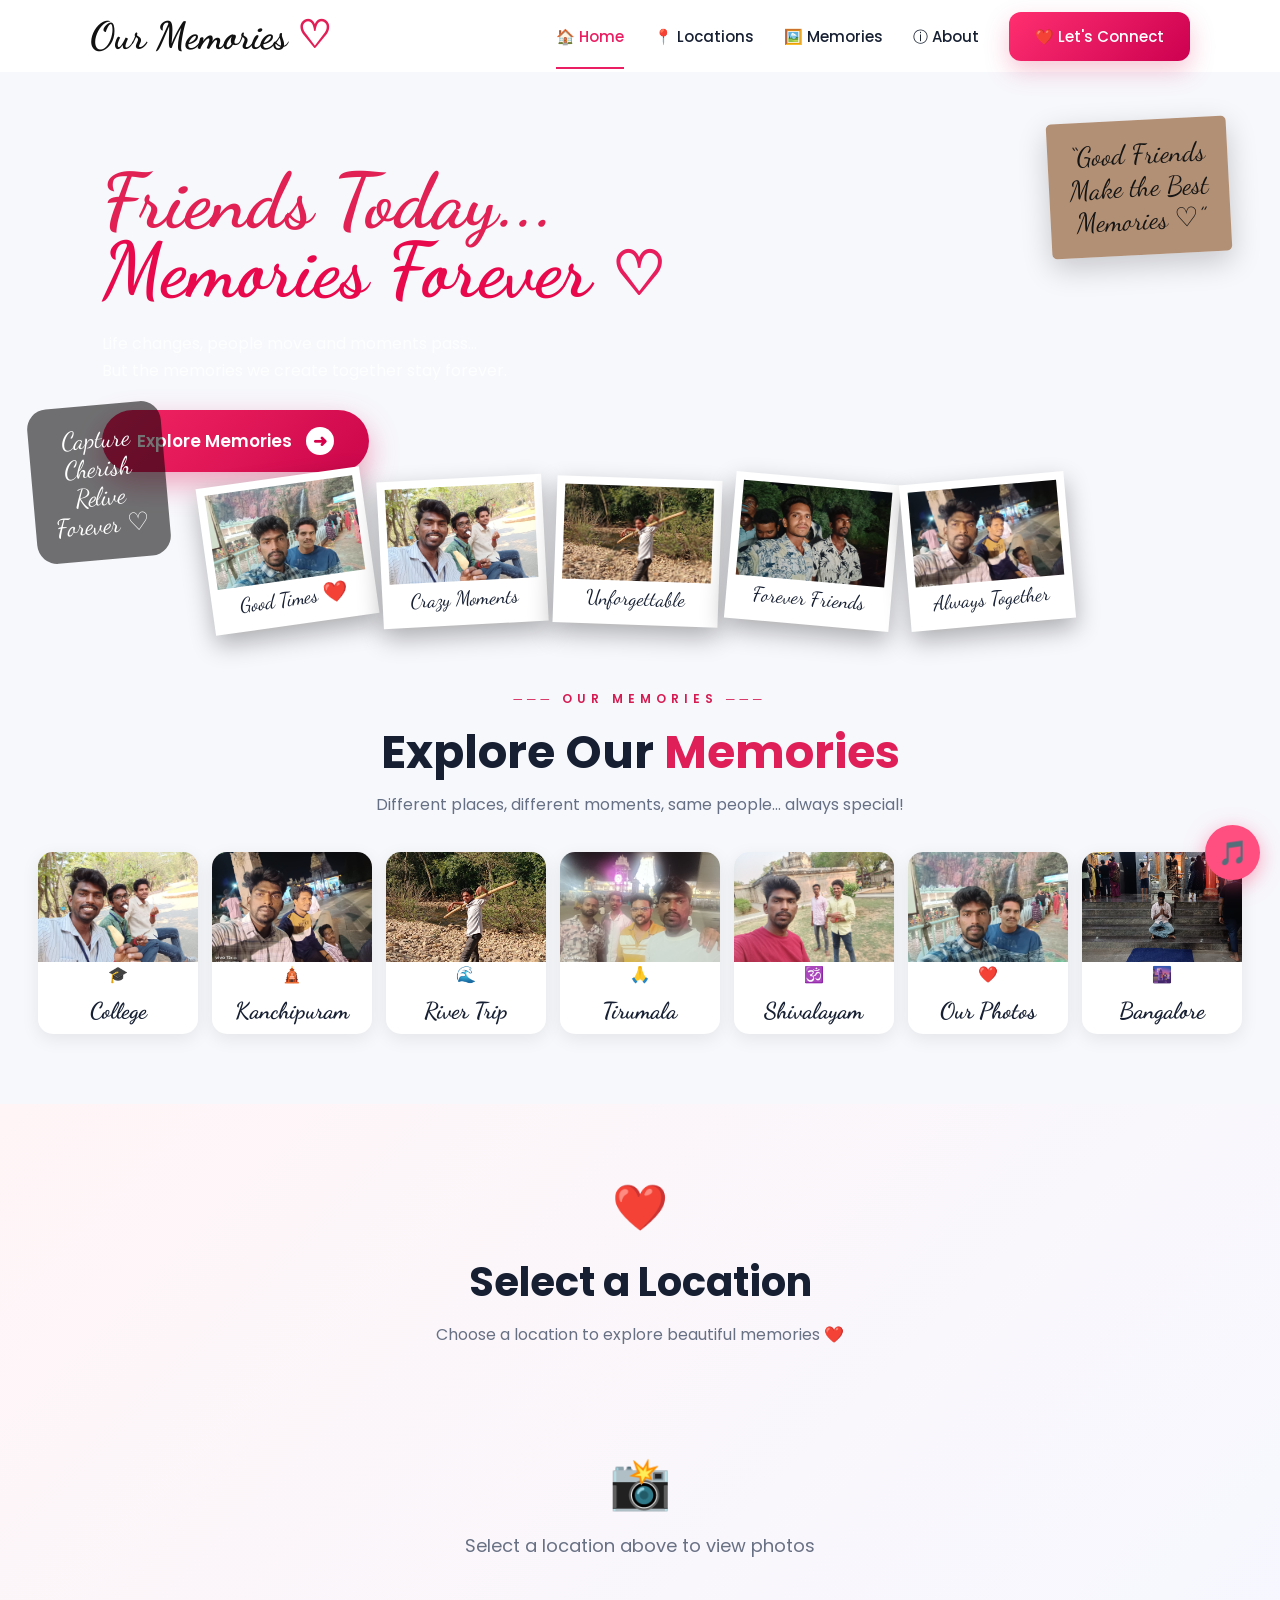
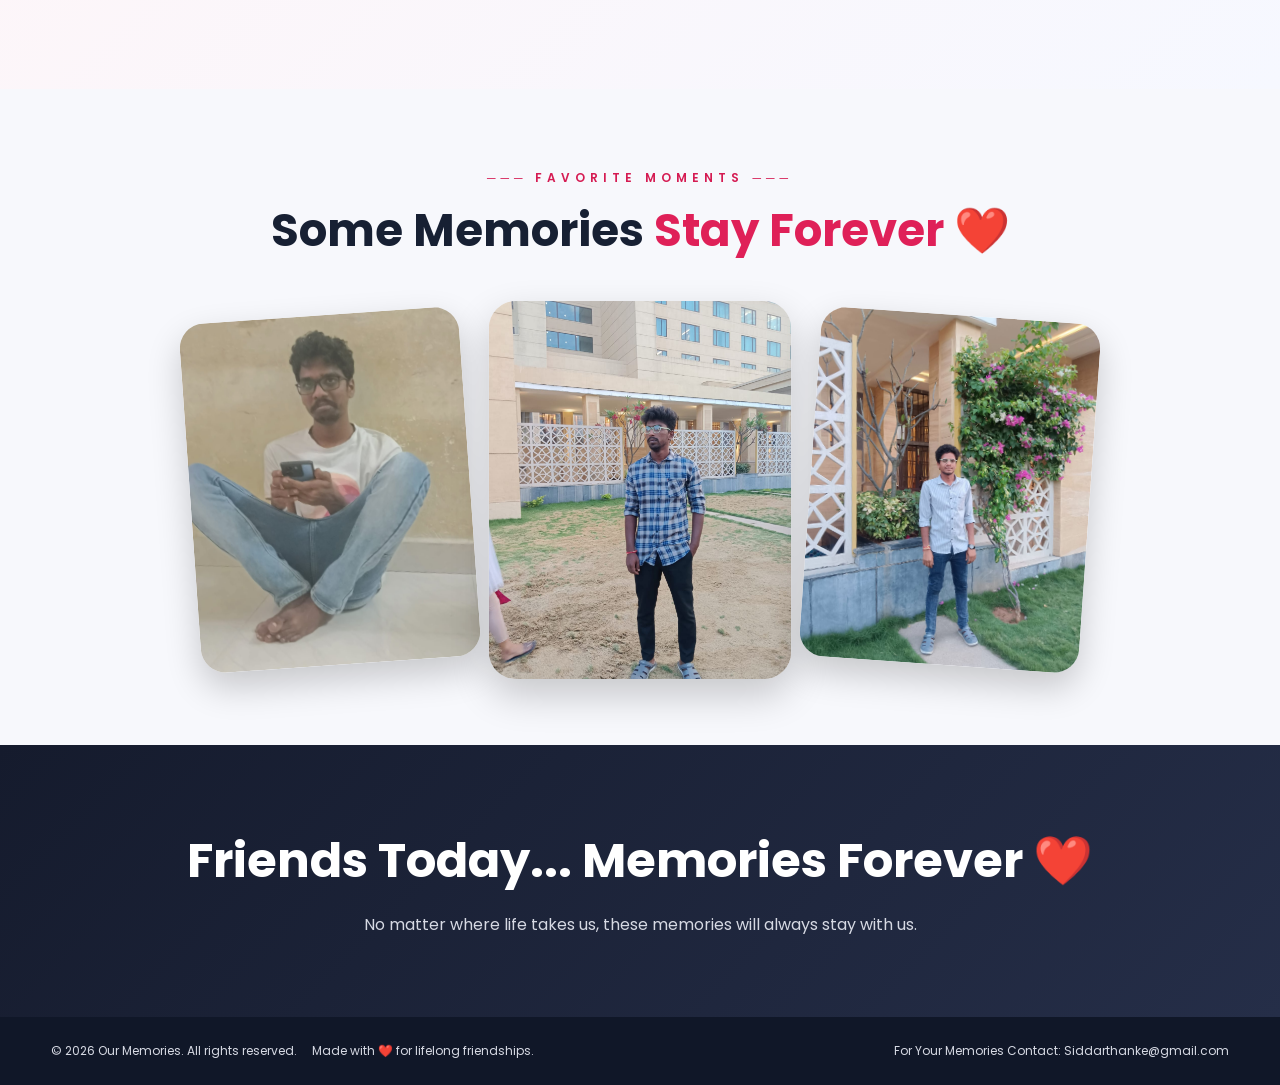
==== commit fce61285: "html,css,js files updated with music code. and music folder and music added" ====
--- a/index.html
+++ b/index.html
@@ -883,23 +883,33 @@
 </div>
 
 
-
-<!-- SCROLL TOP -->
-
-<button
+<!-- BACKGROUND MUSIC -->
+<audio id="backgroundMusic" loop>
+    <source src="music/background.mp3" type="audio/mpeg">
+</audio>
+
+
+<!-- MUSIC BUTTON -->
+<button id="musicButton" type="button">
+    🎵
+</button>
+
+
+<!-- SCROLL TO TOP BUTTON -->
+<!-- <button
     class="scroll-top"
     id="scrollTop"
+    type="button"
 >
-
     ↑
-
-</button>
-
-
-
+</button> -->
+
+
+<!-- JAVASCRIPT -->
 <script src="script.js"></script>
 
 
+
 </body>
 
 </html>
--- a/style.css
+++ b/style.css
@@ -332,7 +332,68 @@
 
 }
 
-
+/* ================================
+   MUSIC BUTTON
+================================ */
+
+#musicButton {
+
+    position: fixed;
+
+    bottom: 25px;
+
+    right: 25px;
+
+    width: 55px;
+
+    height: 55px;
+
+    border: none;
+
+    border-radius: 50%;
+
+    background: #ff4f81;
+
+    color: white;
+
+    font-size: 24px;
+
+    cursor: pointer;
+
+    z-index: 1500;
+
+    box-shadow: 0 5px 20px rgba(255, 79, 129, 0.5);
+
+    transition: 0.3s;
+
+}
+
+#musicButton:hover {
+
+    transform: scale(1.1);
+
+}
+
+
+/* Mobile */
+
+@media (max-width: 768px) {
+
+    #musicButton {
+
+        width: 50px;
+
+        height: 50px;
+
+        bottom: 20px;
+
+        right: 20px;
+
+        font-size: 20px;
+
+    }
+
+}
 .hero h1 {
 
     font-family:
@@ -828,7 +889,32 @@
 
 }
 
-
+/* =====================================
+   SCROLL TOP BUTTON - FORCE DISPLAY
+===================================== */
+
+#scrollTop {
+    position: fixed !important;
+    bottom: 25px !important;
+    right: 90px !important;
+
+    width: 55px !important;
+    height: 55px !important;
+
+    display: block !important;
+
+    border: none !important;
+    border-radius: 50% !important;
+
+    background: red !important;
+    color: white !important;
+
+    font-size: 30px !important;
+
+    cursor: pointer !important;
+
+    z-index: 99999 !important;
+}
 
 /* =========================================
    LOCATIONS
@@ -1928,4 +2014,102 @@
 
     }
 
+}
+/* =====================================
+   MUSIC BUTTON
+===================================== */
+
+#musicButton {
+
+    position: fixed;
+
+    right: 20px;
+    bottom: 20px;
+
+    width: 55px;
+    height: 55px;
+
+    border: none;
+
+    border-radius: 50%;
+
+    background: #ff4f81;
+
+    color: white;
+
+    font-size: 24px;
+
+    cursor: pointer;
+
+    z-index: 9999;
+
+    box-shadow:
+        0 5px 20px
+        rgba(255, 79, 129, 0.5);
+
+}
+
+
+/* =====================================
+   SCROLL TOP BUTTON
+===================================== */
+
+#scrollTop {
+
+    position: fixed;
+
+    right: 20px;
+
+    bottom: 90px;
+
+    width: 55px;
+
+    height: 55px;
+
+    border: none;
+
+    border-radius: 50%;
+
+    background: white;
+
+    color: #ff4f81;
+
+    font-size: 28px;
+
+    cursor: pointer;
+
+    z-index: 9999;
+
+    display: none;
+
+}
+
+
+
+
+/* MOBILE */
+
+@media (max-width: 768px) {
+
+    #musicButton {
+
+        width: 50px;
+        height: 50px;
+
+        right: 15px;
+        bottom: 15px;
+
+    }
+
+
+    #scrollTop {
+
+        width: 50px;
+        height: 50px;
+
+        right: 15px;
+        bottom: 75px;
+
+    }
+
 }
